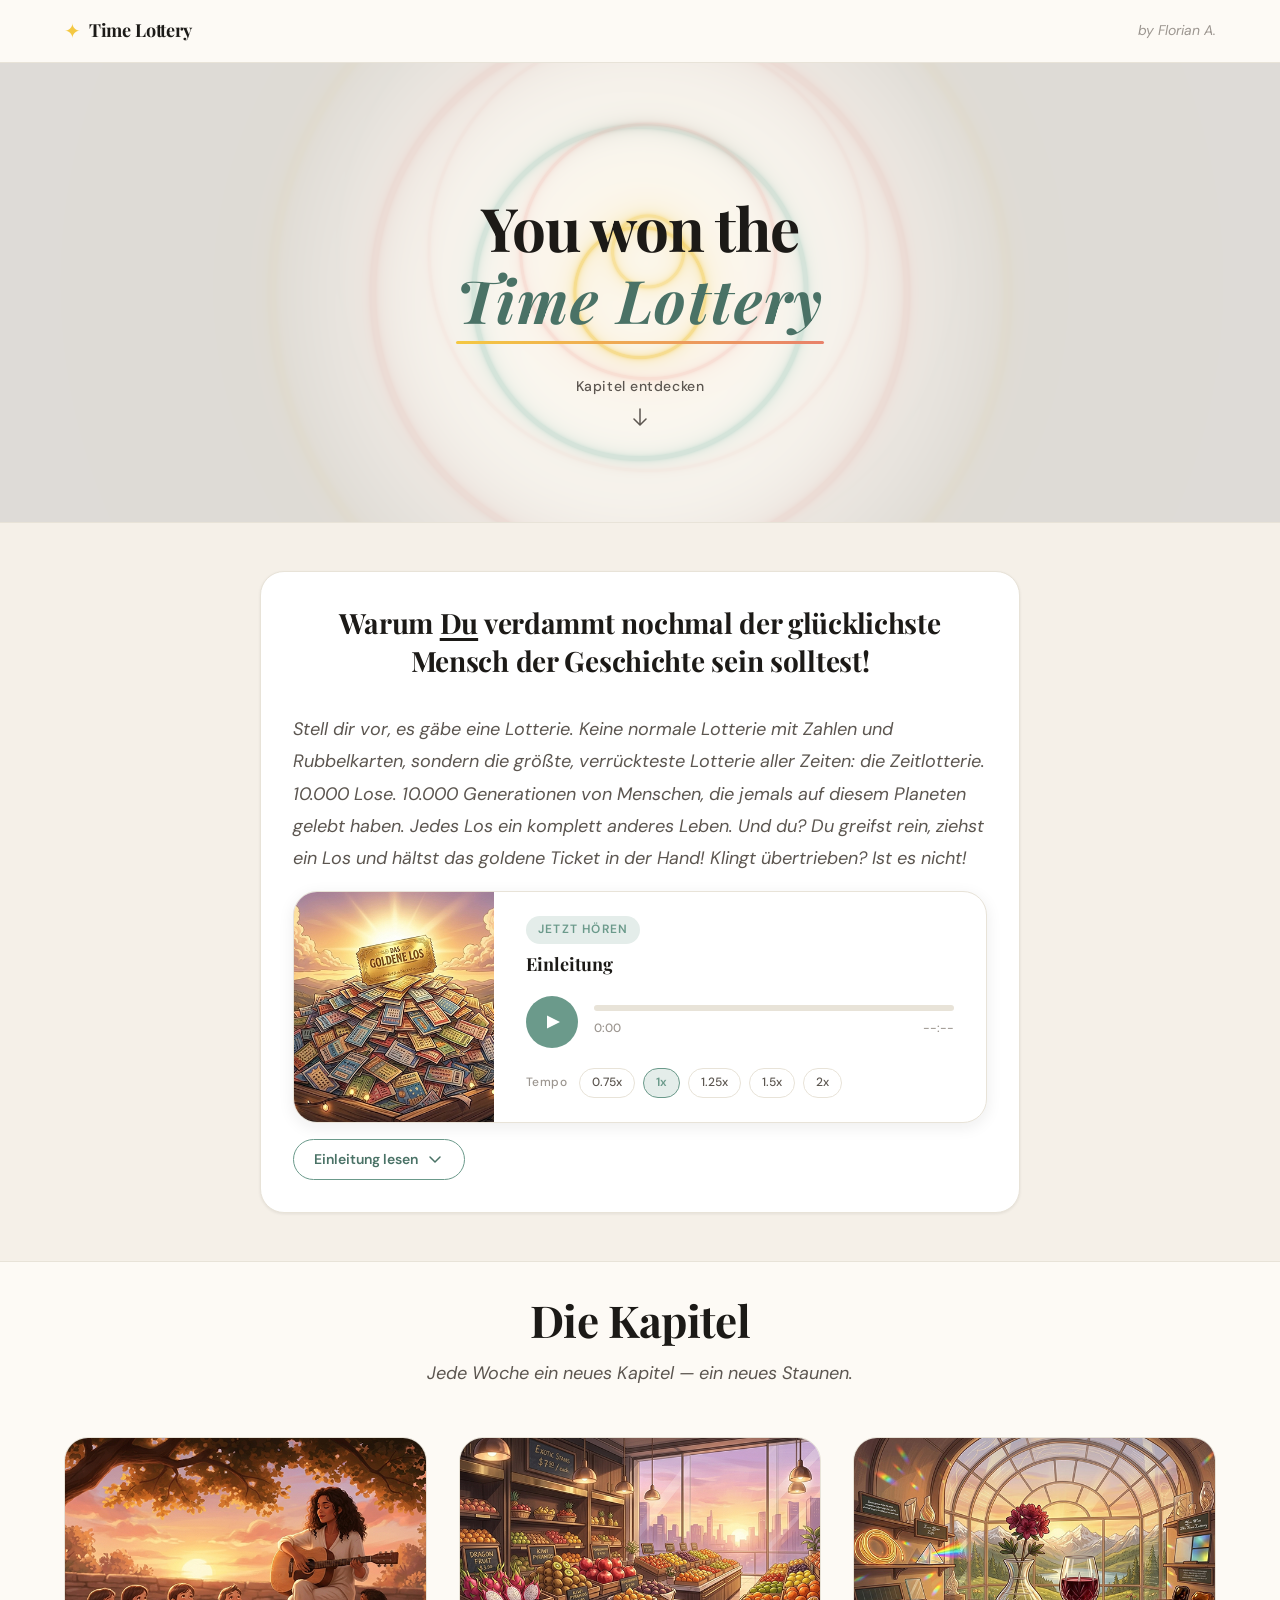
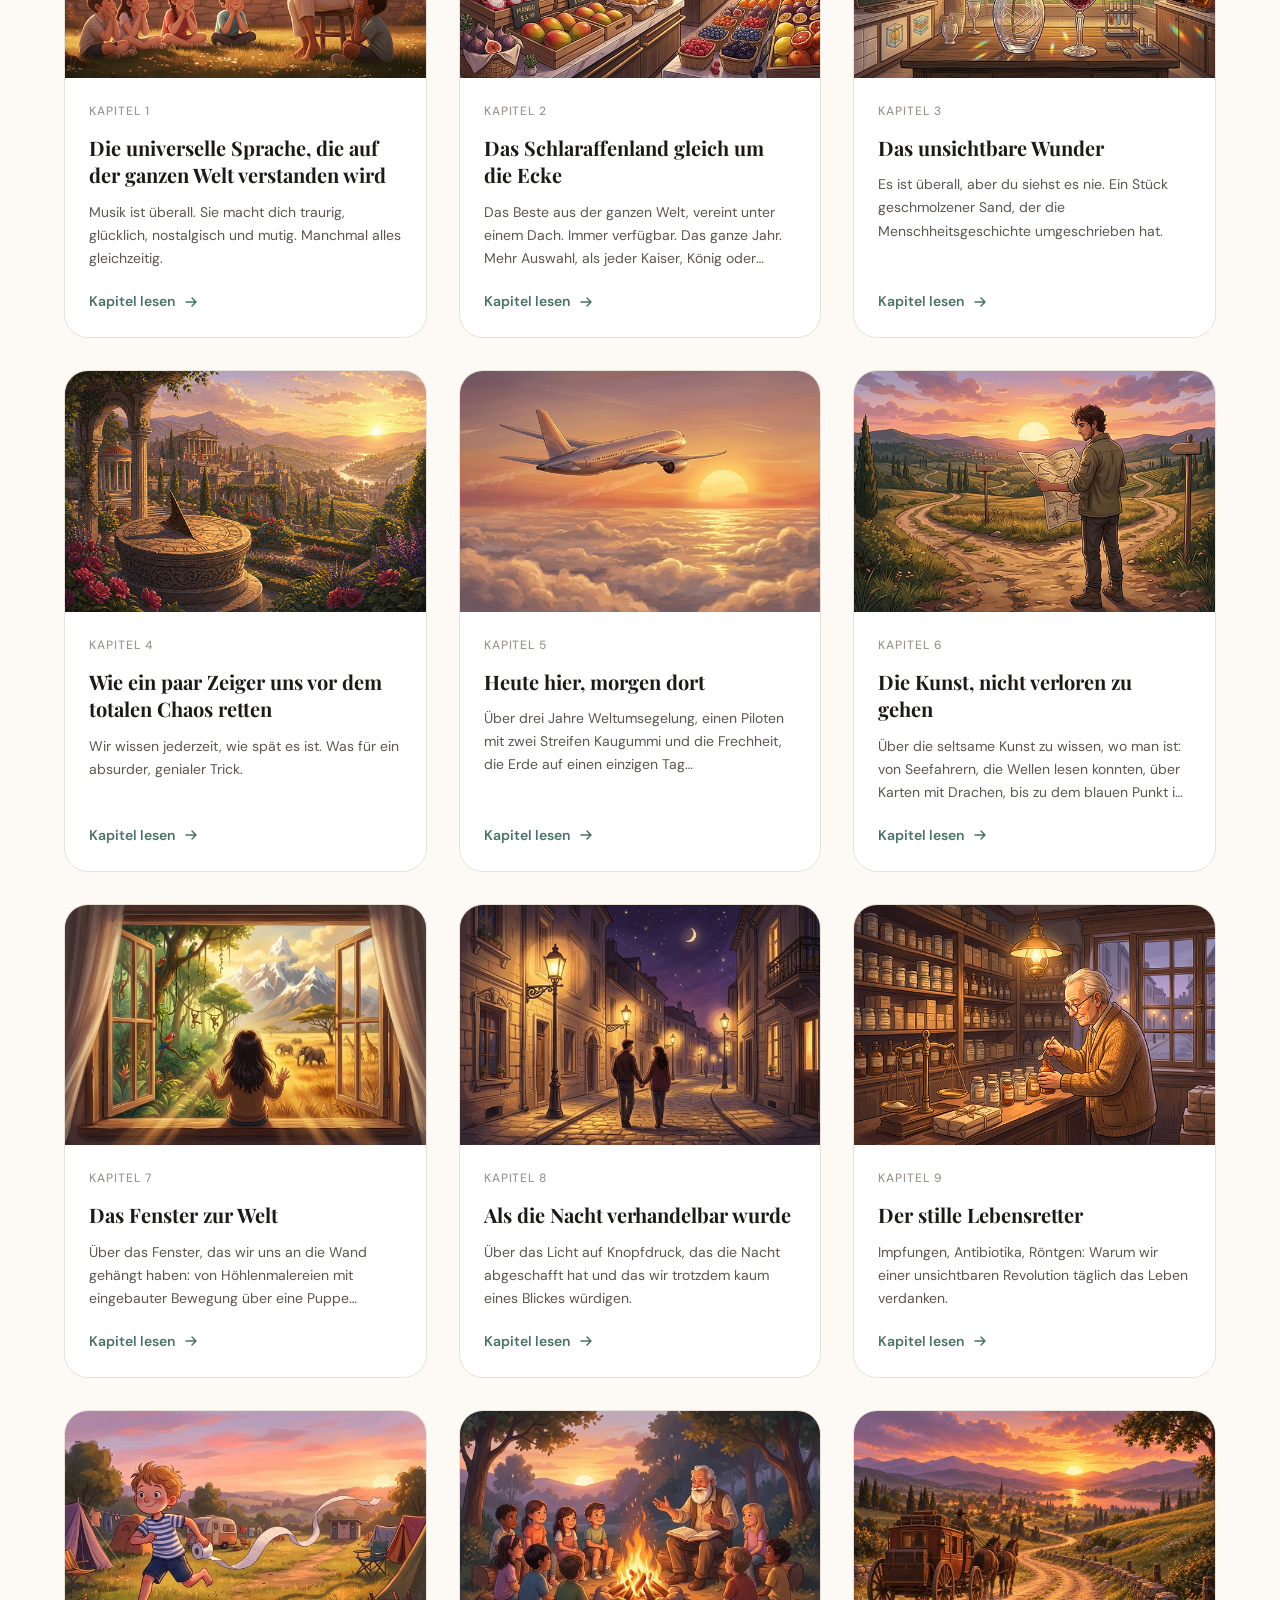
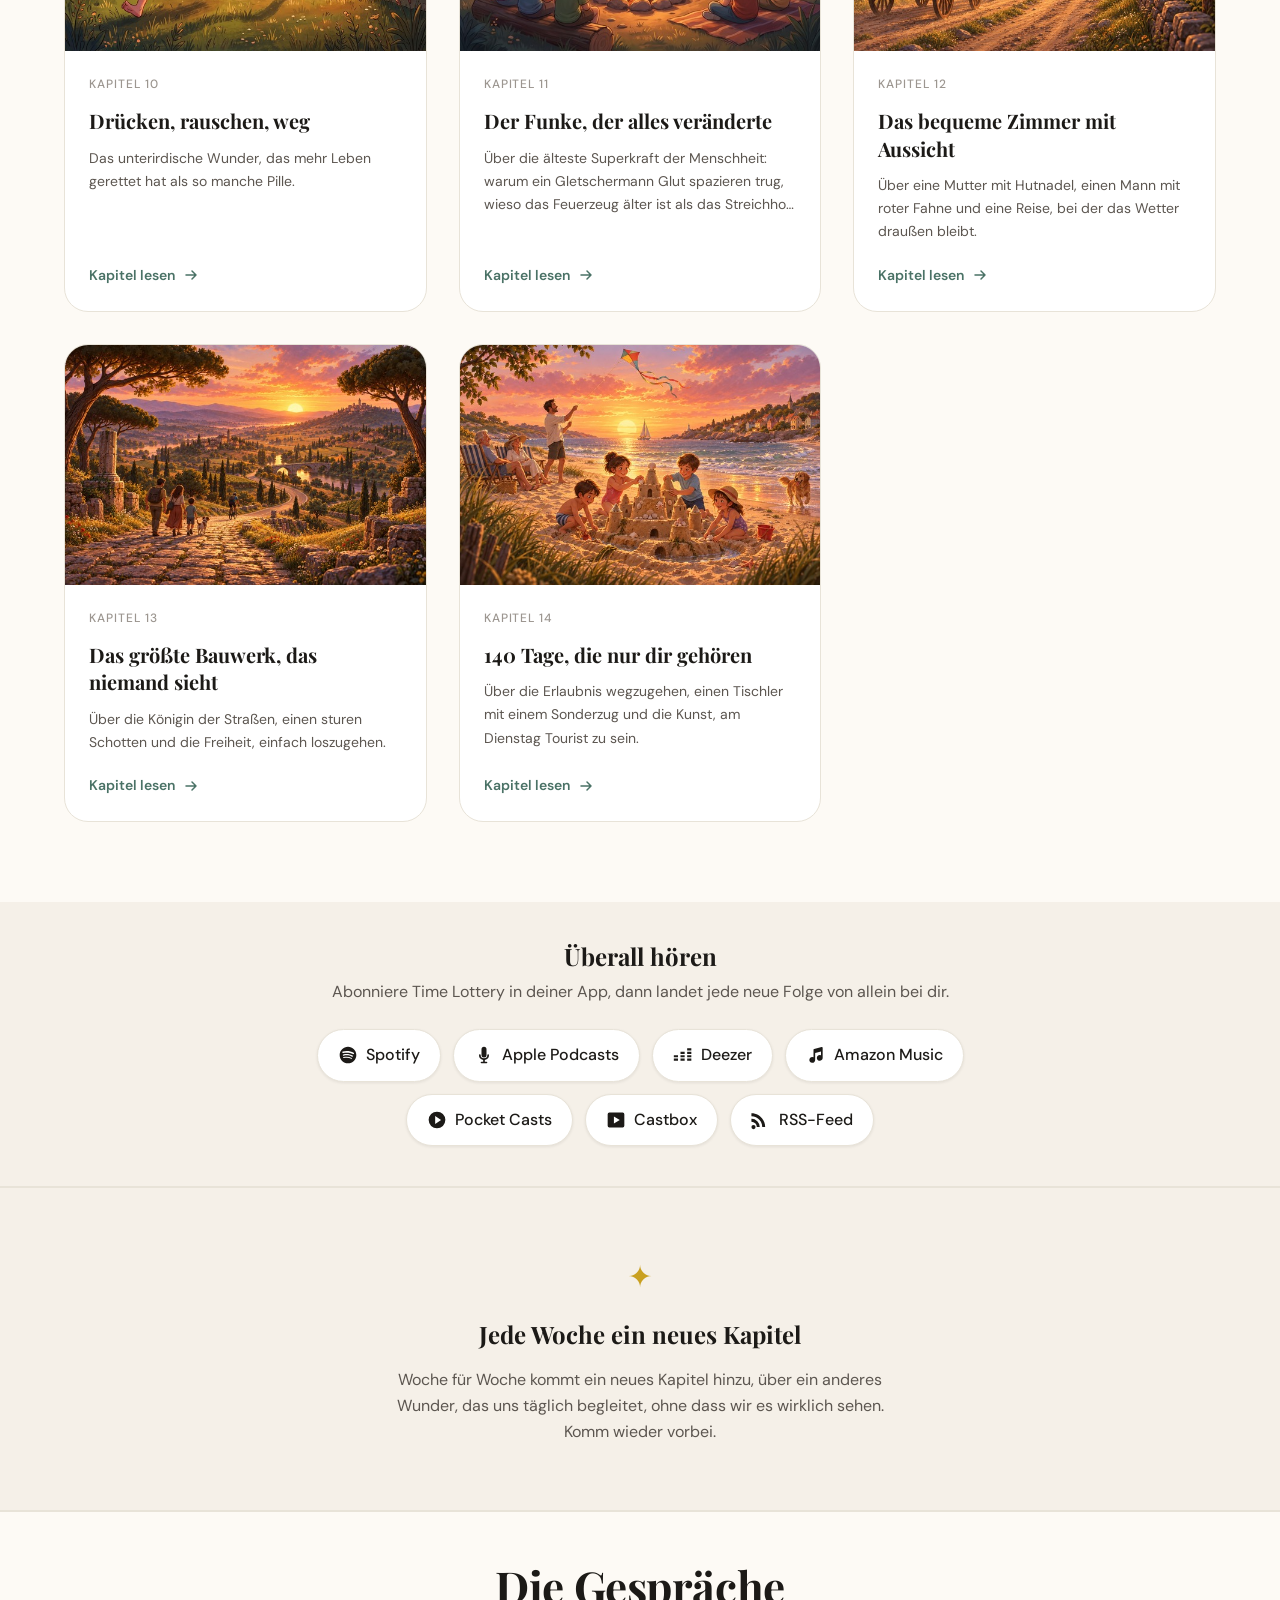
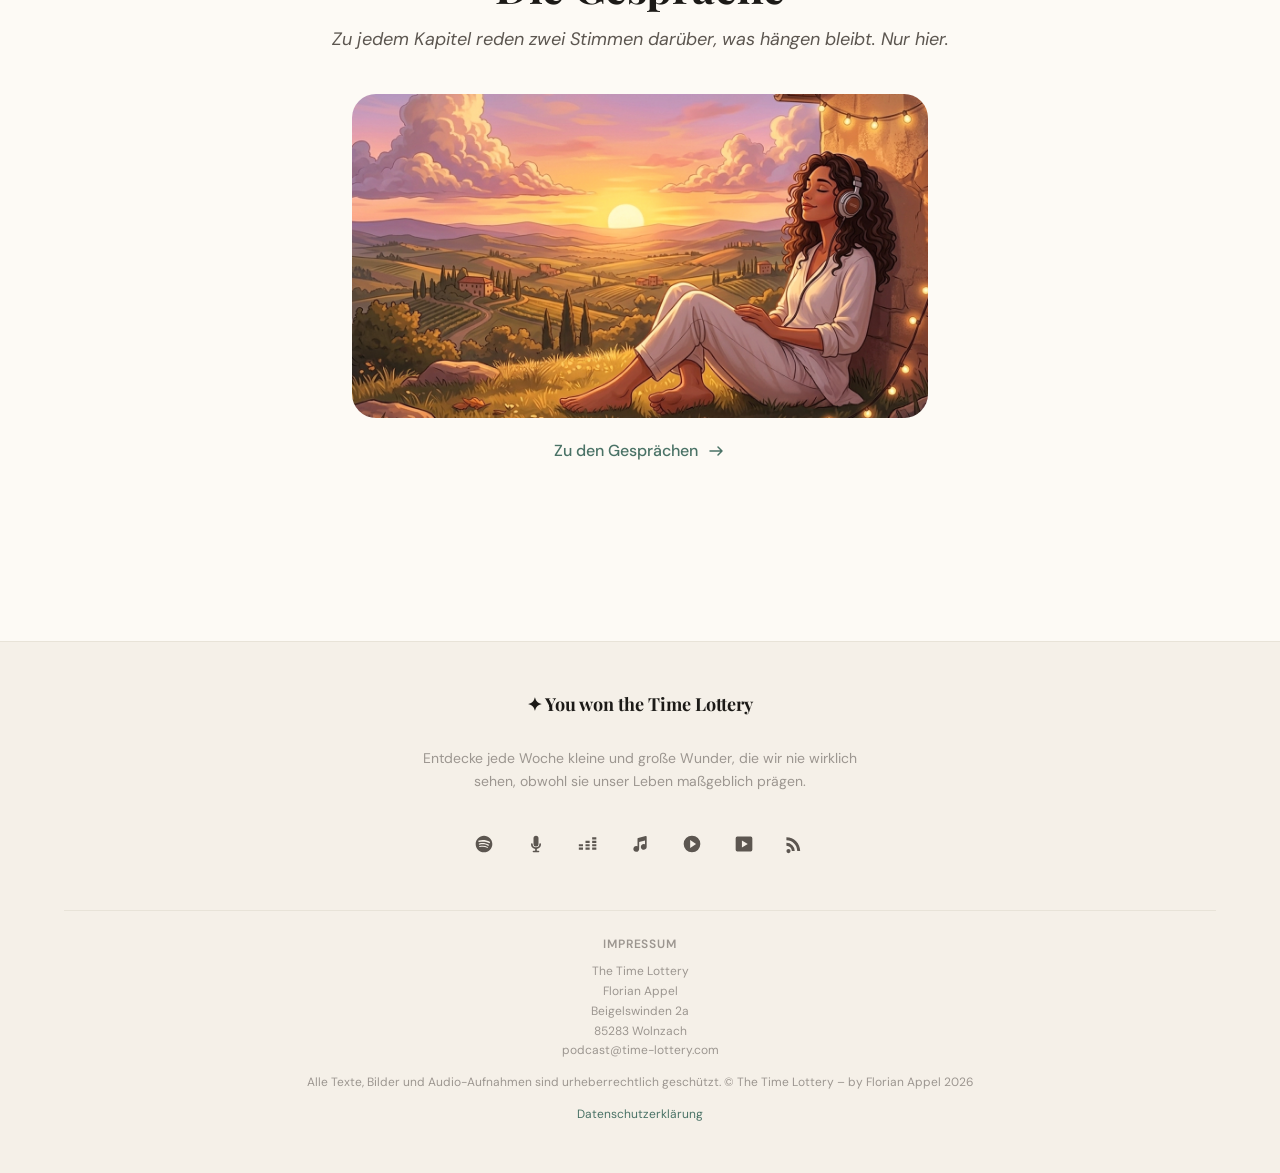
==== chapter.html @ 1cee1071 "Add Kapitel 14: Urlaub & Freizeit Co-Authored-By: Claude Opus 5.5 <noreply@anthropic.com>" ====
<!DOCTYPE html>
<html lang="de">
<head>
  <meta charset="UTF-8" />
  <meta name="viewport" content="width=device-width, initial-scale=1.0" />
  <!-- Title & meta are set dynamically by chapter.js -->
  <title>Kapitel — You won the Time Lottery</title>
  <meta name="description" content="" id="meta-description" />

  <!-- Open Graph (dynamic) -->
  <meta property="og:title" content="" id="og-title" />
  <meta property="og:description" content="" id="og-description" />
  <meta property="og:type" content="article" />

  <!-- Favicon -->
  <link rel="icon" href="favicon.svg" type="image/svg+xml" />

  <!-- Google Fonts -->
  <link rel="preconnect" href="https://fonts.googleapis.com" />
  <link rel="preconnect" href="https://fonts.gstatic.com" crossorigin />
  <link href="https://fonts.googleapis.com/css2?family=Playfair+Display:ital,wght@0,600;0,700;1,600&family=DM+Sans:wght@400;500;600&display=swap" rel="stylesheet" />

  <!-- CSS -->
  <link rel="stylesheet" href="css/tokens.css?v=2" />
  <link rel="stylesheet" href="css/base.css?v=2" />
  <link rel="stylesheet" href="css/components.css?v=2" />
  <link rel="stylesheet" href="css/chapter.css?v=3" />
</head>
<body>

  <!-- ── HEADER ──────────────────────────────────────────── -->
  <header class="site-header">
    <div class="container site-header__inner">
      <a href="index.html" class="site-header__logo" aria-label="Startseite">
        <span class="site-header__logo-mark">✦</span>
        <span class="site-header__logo-text">Time Lottery</span>
      </a>
      <a href="index.html" class="site-header__back" aria-label="Zurück zur Übersicht">
        <svg width="16" height="16" viewBox="0 0 16 16" fill="none" aria-hidden="true">
          <path d="M13 8H3M7 12L3 8l4-4" stroke="currentColor" stroke-width="1.5" stroke-linecap="round" stroke-linejoin="round"/>
        </svg>
        Alle Kapitel
      </a>
    </div>
  </header>

  <main id="chapter-mount">
    <!-- Content is rendered by chapter.js -->
    <div class="chapter-loading" id="chapter-loading" aria-live="polite">
      <div class="container">
        <p>Kapitel wird geladen…</p>
      </div>
    </div>
  </main>

  <!-- ── FOOTER ──────────────────────────────────────────────── -->
  <footer class="site-footer">
    <div class="container site-footer__inner">
      <p class="site-footer__brand">✦ You won the Time Lottery</p>
      <p class="site-footer__copy">Entdecke jede Woche kleine und große Wunder. Wunder, die wir nie wirklich sehen, obwohl sie unser Leben maßgeblich prägen.</p>
      <nav class="site-footer__platforms" aria-label="Podcast auf anderen Plattformen">
        <a href="https://open.spotify.com/show/033XM50tRua7s2bWHHuiyg" target="_blank" rel="noopener" class="footer-platform" aria-label="Spotify" title="Spotify">
          <svg width="20" height="20" viewBox="0 0 24 24" fill="currentColor" aria-hidden="true"><path d="M12 2C6.477 2 2 6.477 2 12s4.477 10 10 10 10-4.477 10-10S17.523 2 12 2zm4.586 14.424a.623.623 0 01-.857.207c-2.348-1.435-5.304-1.76-8.785-.964a.623.623 0 11-.277-1.215c3.809-.871 7.077-.496 9.712 1.115.293.18.386.563.207.857zm1.223-2.722a.78.78 0 01-1.072.257c-2.687-1.652-6.785-2.131-9.965-1.166a.78.78 0 11-.452-1.492c3.632-1.102 8.147-.568 11.232 1.329a.78.78 0 01.257 1.072zm.105-2.835C14.692 8.95 9.375 8.775 6.412 9.674a.935.935 0 11-.542-1.79c3.4-1.031 9.272-.832 12.93 1.34a.935.935 0 11-.955 1.607z"/></svg>
        </a>
        <a href="https://podcasts.apple.com/de/podcast/id6795854485" target="_blank" rel="noopener" class="footer-platform" aria-label="Apple Podcasts" title="Apple Podcasts">
          <svg width="20" height="20" viewBox="0 0 24 24" fill="currentColor" aria-hidden="true"><path d="M12 15a3 3 0 003-3V5a3 3 0 10-6 0v7a3 3 0 003 3zm6-3a1 1 0 10-2 0 4 4 0 01-8 0 1 1 0 10-2 0 6 6 0 005 5.917V20H9a1 1 0 100 2h6a1 1 0 100-2h-2v-2.083A6 6 0 0018 12z"/></svg>
        </a>
        <a href="https://www.deezer.com/de/show/1003442102" target="_blank" rel="noopener" class="footer-platform" aria-label="Deezer" title="Deezer">
          <svg width="20" height="20" viewBox="0 0 24 24" fill="currentColor" aria-hidden="true"><path d="M17 4h5v2.6h-5zM17 8.1h5v2.6h-5zM9 8.1h5v2.6H9zM17 12.2h5v2.6h-5zM9 12.2h5v2.6H9zM1 12.2h5v2.6H1zM17 16.3h5v2.6h-5zM9 16.3h5v2.6H9zM1 16.3h5v2.6H1z"/></svg>
        </a>
        <a href="https://music.amazon.de/podcasts/cef7e603-8058-4580-8840-f044a80a63fd/the-time-lottery" target="_blank" rel="noopener" class="footer-platform" aria-label="Amazon Music" title="Amazon Music">
          <svg width="20" height="20" viewBox="0 0 24 24" fill="currentColor" aria-hidden="true"><path d="M20 3.5a1 1 0 00-1.24-.97l-9 2.25A1 1 0 009 5.75v9.02A3.5 3.5 0 1011 17.5V9.53l7-1.75v4.49A3.5 3.5 0 1020 15.5z"/></svg>
        </a>
        <a href="https://pocketcasts.com/podcast/the-time-lottery/37387570-6d8b-013f-6ed7-0ed4f3033223" target="_blank" rel="noopener" class="footer-platform" aria-label="Pocket Casts" title="Pocket Casts">
          <svg width="20" height="20" viewBox="0 0 24 24" fill="currentColor" aria-hidden="true"><path d="M12 2a10 10 0 100 20 10 10 0 000-20zm-2.2 5.3l7.1 4.7-7.1 4.7V7.3z"/></svg>
        </a>
        <a href="https://castbox.fm/channel/id7338006" target="_blank" rel="noopener" class="footer-platform" aria-label="Castbox" title="Castbox">
          <svg width="20" height="20" viewBox="0 0 24 24" fill="currentColor" aria-hidden="true"><path d="M4 3h16a2 2 0 012 2v14a2 2 0 01-2 2H4a2 2 0 01-2-2V5a2 2 0 012-2zm5.5 4.8v8.4L16.5 12 9.5 7.8z"/></svg>
        </a>
        <a href="https://anchor.fm/s/11573df28/podcast/rss" target="_blank" rel="noopener" class="footer-platform" aria-label="RSS-Feed" title="RSS-Feed">
          <svg width="20" height="20" viewBox="0 0 24 24" fill="currentColor" aria-hidden="true"><path d="M5.5 20.5a2.5 2.5 0 11-5 0 2.5 2.5 0 015 0zM.5 10.5V14a6.5 6.5 0 016.5 6.5h3.5A10 10 0 00.5 10.5zm0-6.5v3.5c7.18 0 13 5.82 13 13H17C17 11.44 9.56 4 .5 4z"/></svg>
        </a>
      </nav>
      <div class="site-footer__impressum">
        <p class="site-footer__impressum-heading">Impressum</p>
        <p class="site-footer__impressum-text">The Time Lottery<br>Florian Appel<br>Beigelswinden 2a<br>85283 Wolnzach<br>podcast@time-lottery.com</p>
        <p class="site-footer__impressum-text" style="margin-top:0.75rem;">Alle Texte, Bilder und Audio-Aufnahmen sind urheberrechtlich geschützt. &copy; The Time Lottery &ndash; by Florian Appel 2026</p>
        <p class="site-footer__impressum-text" style="margin-top:0.75rem;"><a href="datenschutz.html" style="color: var(--color-green-dark); text-decoration: none;">Datenschutzerklärung</a></p>
      </div>
    </div>
  </footer>

  <!-- ── SCRIPTS ──────────────────────────────────────────────── -->
  <script src="js/chapters.js?v=17"></script>
  <script src="js/chapter.js"></script>

</body>
</html>
---- css/tokens.css ----
/* ============================================================
   DESIGN TOKENS — You won the Time Lottery
   Single source of truth for all visual decisions.
   ============================================================ */

:root {

  /* ── COLORS ─────────────────────────────────────────────── */

  /* Backgrounds */
  --color-bg-base:          #FDFAF5;   /* warm white / parchment */
  --color-bg-card:          #FFFFFF;
  --color-bg-section:       #F5F0E8;   /* cream, alternating sections */
  --color-bg-hero:          #1C1A17;   /* dark overlay behind hero text */

  /* Accent — Yellow (primary highlight) */
  --color-yellow:           #F4C842;
  --color-yellow-light:     #FDF3C0;
  --color-yellow-dark:      #C9A020;

  /* Accent — Sage Green (default chapter accent) */
  --color-green:            #6B9A8B;
  --color-green-light:      #E4EDEA;
  --color-green-dark:       #4A7266;

  /* Accent — Coral (CTAs, warmth) */
  --color-coral:            #E8816A;
  --color-coral-light:      #FAEAE6;
  --color-coral-dark:       #C4604A;

  /* Accent — Sky Blue (subtle, links) */
  --color-blue:             #6FA8C4;
  --color-blue-light:       #E3F0F6;

  /* Text */
  --color-text-primary:     #1C1A17;   /* near-black, warm — contrast 13.4:1 on bg-base */
  --color-text-secondary:   #5C5650;   /* medium warm grey — contrast 5.8:1 on bg-base */
  --color-text-muted:       #9C9690;   /* light warm grey — decorative only */
  --color-text-inverse:     #FDFAF5;   /* on dark backgrounds */

  /* Borders */
  --color-border:           #E8E3D8;
  --color-border-dashed:    #D0C9BC;

  /* Shadows */
  --color-shadow:           rgba(28, 26, 23, 0.08);
  --color-shadow-strong:    rgba(28, 26, 23, 0.14);

  /* Chapter accent — overridden per chapter via inline style */
  --chapter-accent:         var(--color-green);
  --chapter-accent-light:   var(--color-green-light);

  /* ── TYPOGRAPHY ─────────────────────────────────────────── */

  --font-heading:   'Playfair Display', 'Lora', Georgia, serif;
  --font-body:      'DM Sans', 'Inter', system-ui, -apple-system, sans-serif;

  /* Scale */
  --text-xs:    0.75rem;    /*  12px */
  --text-sm:    0.875rem;   /*  14px */
  --text-base:  1rem;       /*  16px */
  --text-lg:    1.125rem;   /*  18px */
  --text-xl:    1.25rem;    /*  20px */
  --text-2xl:   1.5rem;     /*  24px */
  --text-3xl:   1.875rem;   /*  30px */
  --text-4xl:   2.25rem;    /*  36px */
  --text-5xl:   3rem;       /*  48px */
  --text-6xl:   3.75rem;    /*  60px */

  /* Fluid headline: scales between 36px and 60px */
  --text-hero:  clamp(2.25rem, 5vw, 3.75rem);
  --text-title: clamp(1.875rem, 3.5vw, 2.75rem);

  /* Line heights */
  --leading-tight:   1.2;
  --leading-snug:    1.375;
  --leading-normal:  1.5;
  --leading-relaxed: 1.65;
  --leading-loose:   1.8;

  /* Weights */
  --weight-regular:  400;
  --weight-medium:   500;
  --weight-semibold: 600;
  --weight-bold:     700;

  /* ── SPACING (8pt grid) ─────────────────────────────────── */

  --space-1:   0.25rem;    /*   4px */
  --space-2:   0.5rem;     /*   8px */
  --space-3:   0.75rem;    /*  12px */
  --space-4:   1rem;       /*  16px */
  --space-5:   1.25rem;    /*  20px */
  --space-6:   1.5rem;     /*  24px */
  --space-8:   2rem;       /*  32px */
  --space-10:  2.5rem;     /*  40px */
  --space-12:  3rem;       /*  48px */
  --space-16:  4rem;       /*  64px */
  --space-20:  5rem;       /*  80px */
  --space-24:  6rem;       /*  96px */
  --space-32:  8rem;       /* 128px */

  /* ── LAYOUT ─────────────────────────────────────────────── */

  --max-width-site:    1200px;
  --max-width-content: 720px;   /* prose column */
  --max-width-narrow:  560px;

  /* ── BORDERS & RADIUS ───────────────────────────────────── */

  --radius-sm:   4px;
  --radius-md:   8px;
  --radius-lg:   16px;
  --radius-xl:   24px;
  --radius-2xl:  32px;
  --radius-full: 9999px;

  /* ── SHADOWS ─────────────────────────────────────────────── */

  --shadow-sm:   0 1px 3px var(--color-shadow);
  --shadow-md:   0 4px 16px var(--color-shadow);
  --shadow-lg:   0 8px 32px var(--color-shadow);
  --shadow-hover: 0 12px 40px var(--color-shadow-strong);

  /* ── ANIMATION ───────────────────────────────────────────── */

  --ease-out:    cubic-bezier(0.0, 0.0, 0.2, 1);
  --ease-in-out: cubic-bezier(0.4, 0.0, 0.2, 1);
  --dur-fast:    150ms;
  --dur-base:    250ms;
  --dur-slow:    400ms;

  /* ── Z-INDEX ─────────────────────────────────────────────── */

  --z-base:    0;
  --z-above:   10;
  --z-nav:     100;
  --z-overlay: 200;
}
---- css/base.css ----
/* ============================================================
   BASE — Reset, Typography, Global Styles
   ============================================================ */

/* ── RESET ─────────────────────────────────────────────────── */

*, *::before, *::after {
  box-sizing: border-box;
  margin: 0;
  padding: 0;
}

html {
  font-size: 16px;
  scroll-behavior: smooth;
  -webkit-text-size-adjust: 100%;
}

body {
  font-family: var(--font-body);
  font-size: var(--text-base);
  font-weight: var(--weight-regular);
  line-height: var(--leading-relaxed);
  color: var(--color-text-primary);
  background-color: var(--color-bg-base);
  -webkit-font-smoothing: antialiased;
  -moz-osx-font-smoothing: grayscale;
}

img, video, svg {
  display: block;
  max-width: 100%;
  height: auto;
}

input, button, textarea, select {
  font: inherit;
}

p, h1, h2, h3, h4, h5, h6 {
  overflow-wrap: break-word;
}

/* ── LINKS ──────────────────────────────────────────────────── */

a {
  color: var(--color-green-dark);
  text-decoration: underline;
  text-decoration-color: transparent;
  text-underline-offset: 3px;
  transition: color var(--dur-fast) var(--ease-out),
              text-decoration-color var(--dur-fast) var(--ease-out);
}

a:hover {
  color: var(--color-green);
  text-decoration-color: currentColor;
}

/* ── FOCUS VISIBLE ──────────────────────────────────────────── */

:focus-visible {
  outline: 2px solid var(--color-green);
  outline-offset: 3px;
  border-radius: var(--radius-sm);
}

/* ── TYPOGRAPHY ─────────────────────────────────────────────── */

h1, h2, h3, h4, h5, h6 {
  font-family: var(--font-heading);
  font-weight: var(--weight-bold);
  line-height: var(--leading-tight);
  color: var(--color-text-primary);
}

h1 { font-size: var(--text-5xl); }
h2 { font-size: var(--text-3xl); }
h3 { font-size: var(--text-2xl); }
h4 { font-size: var(--text-xl); }

p {
  margin-bottom: var(--space-4);
}

p:last-child {
  margin-bottom: 0;
}

strong {
  font-weight: var(--weight-semibold);
}

/* ── LAYOUT UTILITIES ───────────────────────────────────────── */

.container {
  width: 100%;
  max-width: var(--max-width-site);
  margin-inline: auto;
  padding-inline: var(--space-6);
}

@media (max-width: 768px) {
  .container {
    padding-inline: var(--space-4);
  }
}

/* ── SELECTION COLOR ────────────────────────────────────────── */

::selection {
  background-color: var(--color-yellow-light);
  color: var(--color-text-primary);
}

/* ── SCROLLBAR (Webkit) ─────────────────────────────────────── */

::-webkit-scrollbar {
  width: 6px;
}
::-webkit-scrollbar-track {
  background: var(--color-bg-section);
}
::-webkit-scrollbar-thumb {
  background: var(--color-border-dashed);
  border-radius: var(--radius-full);
}
::-webkit-scrollbar-thumb:hover {
  background: var(--color-text-muted);
}

/* ── FADE-UP ANIMATION (triggered by IntersectionObserver) ──── */

.fade-up {
  opacity: 0;
  transform: translateY(24px);
  transition: opacity var(--dur-slow) var(--ease-out),
              transform var(--dur-slow) var(--ease-out);
}

.fade-up.visible {
  opacity: 1;
  transform: translateY(0);
}
---- css/components.css ----
/* ============================================================
   COMPONENTS — Shared across all pages
   ============================================================ */

/* ── SITE HEADER ─────────────────────────────────────────────── */

.site-header {
  position: sticky;
  top: 0;
  z-index: var(--z-nav);
  background-color: rgba(253, 250, 245, 0.92);
  backdrop-filter: blur(12px);
  -webkit-backdrop-filter: blur(12px);
  border-bottom: 1px solid var(--color-border);
}

.site-header__inner {
  display: flex;
  align-items: center;
  justify-content: space-between;
  gap: var(--space-4);
  padding-block: var(--space-4);
}

.site-header__logo {
  display: flex;
  align-items: center;
  gap: var(--space-2);
  text-decoration: none;
  color: var(--color-text-primary);
}

.site-header__logo-mark {
  font-size: var(--text-xl);
  color: var(--color-yellow);
  line-height: 1;
  transition: transform var(--dur-base) var(--ease-out);
}

.site-header__logo:hover .site-header__logo-mark {
  transform: rotate(30deg);
}

.site-header__logo-text {
  font-family: var(--font-heading);
  font-weight: var(--weight-bold);
  font-size: var(--text-lg);
  letter-spacing: -0.01em;
}

.site-header__tagline {
  font-size: var(--text-sm);
  color: var(--color-text-muted);
  font-style: italic;
}

.site-header__back {
  display: flex;
  align-items: center;
  gap: var(--space-2);
  font-size: var(--text-sm);
  font-weight: var(--weight-medium);
  color: var(--color-text-secondary);
  text-decoration: none;
  transition: color var(--dur-fast) var(--ease-out),
              gap var(--dur-fast) var(--ease-out);
}

.site-header__back:hover {
  color: var(--color-green);
  gap: var(--space-3);
}

.site-header__back svg {
  transition: transform var(--dur-fast) var(--ease-out);
}

.site-header__back:hover svg {
  transform: translateX(-3px);
}

@media (max-width: 480px) {
  .site-header__tagline {
    display: none;
  }
}

/* ── SITE FOOTER ─────────────────────────────────────────────── */

.site-footer {
  background-color: var(--color-bg-section);
  border-top: 1px solid var(--color-border);
  padding-block: var(--space-12);
  margin-top: var(--space-24);
}

.site-footer__inner {
  text-align: center;
  display: flex;
  flex-direction: column;
  align-items: center;
  gap: var(--space-3);
}

.site-footer__brand {
  font-family: var(--font-heading);
  font-weight: var(--weight-bold);
  font-size: var(--text-lg);
  color: var(--color-text-primary);
}

.site-footer__copy {
  font-size: var(--text-sm);
  color: var(--color-text-muted);
  max-width: 440px;
  line-height: var(--leading-relaxed);
  margin-bottom: 0;
}

.site-footer__platforms {
  display: flex;
  flex-wrap: wrap;
  justify-content: center;
  gap: var(--space-2);
  margin-top: var(--space-4);
}

.footer-platform {
  display: inline-flex;
  align-items: center;
  justify-content: center;
  width: 44px;
  height: 44px;
  border-radius: var(--radius-full);
  color: var(--color-text-secondary);
  transition: color var(--dur-fast) var(--ease-out),
              background-color var(--dur-fast) var(--ease-out);
}

.footer-platform svg {
  width: 20px;
  height: 20px;
}

.footer-platform:hover,
.footer-platform:focus-visible {
  color: var(--color-green-dark);
  background-color: var(--color-green-light);
}

.site-footer__impressum {
  margin-top: var(--space-8);
  padding-top: var(--space-6);
  border-top: 1px solid var(--color-border);
  width: 100%;
  text-align: center;
}

.site-footer__impressum-heading {
  font-size: var(--text-xs);
  font-weight: var(--weight-semibold);
  letter-spacing: 0.08em;
  text-transform: uppercase;
  color: var(--color-text-muted);
  margin-bottom: var(--space-2);
}

.site-footer__impressum-text {
  font-size: var(--text-xs);
  color: var(--color-text-muted);
  line-height: var(--leading-relaxed);
  margin-bottom: 0;
}

/* ── TOPIC BADGE ─────────────────────────────────────────────── */

.badge {
  display: inline-flex;
  align-items: center;
  padding: var(--space-1) var(--space-3);
  border-radius: var(--radius-full);
  font-size: var(--text-xs);
  font-weight: var(--weight-semibold);
  letter-spacing: 0.06em;
  text-transform: uppercase;
  background-color: var(--color-green-light);
  color: var(--color-green-dark);
}

.badge--coming-soon {
  background-color: var(--color-coral-light);
  color: var(--color-coral-dark);
}

/* ── CHAPTER CARD ─────────────────────────────────────────────── */

.chapter-card {
  background-color: var(--color-bg-card);
  border: 1px solid var(--color-border);
  border-radius: var(--radius-xl);
  overflow: hidden;
  display: flex;
  flex-direction: column;
  transition: box-shadow var(--dur-base) var(--ease-out),
              transform var(--dur-base) var(--ease-out);
}

/* Published — clickable */
.chapter-card--published {
  cursor: pointer;
}

.chapter-card--published:hover {
  box-shadow: var(--shadow-hover);
  transform: translateY(-4px);
}

.chapter-card--published:hover .chapter-card__image img {
  transform: scale(1.04);
}

/* Coming soon — decorative */
.chapter-card--coming-soon {
  border-style: dashed;
  border-color: var(--color-border-dashed);
  cursor: default;
}

/* Image area */
.chapter-card__image {
  position: relative;
  aspect-ratio: 3 / 2;
  overflow: hidden;
  background-color: var(--color-bg-section);
}

.chapter-card__image img {
  width: 100%;
  height: 100%;
  object-fit: cover;
  transition: transform var(--dur-slow) var(--ease-out);
}

/* Placeholder when no image available */
.chapter-card__image-placeholder {
  width: 100%;
  height: 100%;
  display: flex;
  align-items: center;
  justify-content: center;
  background: linear-gradient(135deg, var(--color-bg-section) 0%, var(--color-yellow-light) 100%);
  font-size: 3rem;
  color: var(--color-yellow);
}

/* Coming soon overlay */
.chapter-card__overlay {
  position: absolute;
  inset: 0;
  background-color: rgba(253, 250, 245, 0.65);
  display: flex;
  align-items: center;
  justify-content: center;
}

/* Card content */
.chapter-card__content {
  padding: var(--space-6);
  display: flex;
  flex-direction: column;
  gap: var(--space-3);
  flex: 1;
}

.chapter-card__meta {
  display: flex;
  align-items: center;
  gap: var(--space-3);
}

.chapter-card__number {
  font-size: var(--text-xs);
  font-weight: var(--weight-medium);
  color: var(--color-text-muted);
  text-transform: uppercase;
  letter-spacing: 0.08em;
}

.chapter-card__title {
  font-family: var(--font-heading);
  font-size: var(--text-xl);
  font-weight: var(--weight-bold);
  line-height: var(--leading-snug);
  color: var(--color-text-primary);
  margin-bottom: 0;
}

.chapter-card--coming-soon .chapter-card__title {
  color: var(--color-text-muted);
}

.chapter-card__subtitle {
  font-size: var(--text-sm);
  color: var(--color-text-secondary);
  line-height: var(--leading-relaxed);
  display: -webkit-box;
  -webkit-line-clamp: 3;
  -webkit-box-orient: vertical;
  overflow: hidden;
  margin-bottom: 0;
}

.chapter-card__cta {
  display: inline-flex;
  align-items: center;
  gap: var(--space-2);
  font-size: var(--text-sm);
  font-weight: var(--weight-semibold);
  color: var(--color-green-dark);
  text-decoration: none;
  margin-top: auto;
  padding-top: var(--space-2);
  transition: gap var(--dur-fast) var(--ease-out),
              color var(--dur-fast) var(--ease-out);
}

.chapter-card__cta:hover {
  color: var(--color-green);
  gap: var(--space-3);
}

.chapter-card__cta svg {
  transition: transform var(--dur-fast) var(--ease-out);
  flex-shrink: 0;
}

.chapter-card__cta:hover svg {
  transform: translateX(3px);
}

/* Card as full link — wrap entire card */
a.chapter-card {
  text-decoration: none;
  color: inherit;
  display: flex;
  flex-direction: column;
}

/* ==========================================================================
   PODCAST PLATFORMS — subscribe links below the podcast hero
   ========================================================================== */

.podcast-platforms {
  background: var(--color-bg-section);
  border-bottom: 1px solid var(--color-border);
  padding-block: var(--space-10);
}

.podcast-platforms__inner {
  max-width: 42rem;
  margin-inline: auto;
  text-align: center;
}

.podcast-platforms__title {
  font-family: var(--font-heading);
  font-size: var(--text-2xl);
  color: var(--color-text-primary);
  margin: 0 0 var(--space-2);
}

.podcast-platforms__text {
  color: var(--color-text-secondary);
  margin: 0 0 var(--space-6);
}

.podcast-platforms__list {
  list-style: none;
  margin: 0;
  padding: 0;
  display: flex;
  flex-wrap: wrap;
  justify-content: center;
  gap: var(--space-3);
}

.platform-link {
  display: inline-flex;
  align-items: center;
  gap: var(--space-2);
  padding: var(--space-3) var(--space-5);
  border: 1px solid var(--color-border);
  border-radius: var(--radius-full);
  background: var(--color-bg-card);
  color: var(--color-text-primary);
  font-weight: 500;
  text-decoration: none;
  box-shadow: var(--shadow-sm);
  transition: border-color var(--dur-fast) var(--ease-out),
              box-shadow var(--dur-fast) var(--ease-out),
              transform var(--dur-fast) var(--ease-out);
}

.platform-link:hover,
.platform-link:focus-visible {
  border-color: var(--color-green);
  color: var(--color-green-dark);
  box-shadow: var(--shadow-md);
  transform: translateY(-2px);
}

.platform-link__icon {
  width: 20px;
  height: 20px;
  flex-shrink: 0;
}

@media (prefers-reduced-motion: reduce) {
  .platform-link {
    transition: none;
  }
  .platform-link:hover,
  .platform-link:focus-visible {
    transform: none;
  }
}
---- css/chapter.css ----
/* ============================================================
   CHAPTER — Individual Chapter Page Styles
   ============================================================ */

/* ── LOADING STATE ───────────────────────────────────────────── */

.chapter-loading {
  padding-block: var(--space-24);
  text-align: center;
  color: var(--color-text-muted);
  font-style: italic;
}

/* ── CHAPTER HERO ─────────────────────────────────────────────── */

.chapter-hero {
  position: relative;
  width: 100%;
  height: clamp(320px, 50vh, 560px);
  overflow: hidden;
  background-color: var(--color-text-primary);
}

.chapter-hero__img {
  width: 100%;
  height: 100%;
  object-fit: cover;
  object-position: center;
  opacity: 0.7;
}

.chapter-hero__placeholder {
  width: 100%;
  height: 100%;
  display: flex;
  align-items: center;
  justify-content: center;
  background: linear-gradient(135deg, var(--color-green-dark) 0%, var(--color-green) 50%, var(--color-yellow) 100%);
  font-size: 6rem;
}

/* Gradient overlay at bottom of hero */
.chapter-hero__gradient {
  position: absolute;
  inset: 0;
  background: linear-gradient(
    to bottom,
    transparent 0%,
    transparent 30%,
    rgba(28, 26, 23, 0.6) 70%,
    rgba(28, 26, 23, 0.85) 100%
  );
}

/* Text overlay */
.chapter-hero__content {
  position: absolute;
  bottom: 0;
  left: 0;
  right: 0;
  padding: var(--space-8) var(--space-6);
  color: var(--color-text-inverse);
}

.chapter-hero__content .container {
  display: flex;
  flex-direction: column;
  gap: var(--space-3);
}

.chapter-hero__meta {
  display: flex;
  align-items: center;
  gap: var(--space-3);
}

.chapter-hero__number {
  font-size: var(--text-sm);
  font-weight: var(--weight-medium);
  color: rgba(253, 250, 245, 0.7);
  letter-spacing: 0.06em;
  text-transform: uppercase;
}

.chapter-hero__badge {
  background-color: var(--chapter-accent, var(--color-green));
  color: var(--color-text-inverse);
  padding: var(--space-1) var(--space-3);
  border-radius: var(--radius-full);
  font-size: var(--text-xs);
  font-weight: var(--weight-semibold);
  letter-spacing: 0.06em;
  text-transform: uppercase;
}

.chapter-hero__title {
  font-family: var(--font-heading);
  font-size: clamp(var(--text-2xl), 4vw, var(--text-4xl));
  font-weight: var(--weight-bold);
  line-height: var(--leading-tight);
  color: var(--color-text-inverse);
  text-shadow: 0 2px 16px rgba(0,0,0,0.3);
  max-width: 800px;
}

.chapter-hero__subtitle {
  font-size: clamp(var(--text-base), 2vw, var(--text-lg));
  line-height: var(--leading-normal);
  color: rgba(253, 250, 245, 0.88);
  text-shadow: 0 1px 12px rgba(0,0,0,0.3);
  max-width: 680px;
}

/* ── CHAPTER HEADER (below hero) ────────────────────────────── */

.chapter-header {
  padding-block: var(--space-12) var(--space-8);
  border-bottom: 1px solid var(--color-border);
}

.chapter-header__inner {
  max-width: var(--max-width-content);
  margin-inline: auto;
}

.chapter-header__subtitle {
  font-size: var(--text-xl);
  color: var(--color-text-secondary);
  line-height: var(--leading-relaxed);
  font-style: italic;
  margin-bottom: var(--space-4);
}

.chapter-header__date {
  font-size: var(--text-sm);
  color: var(--color-text-muted);
  font-weight: var(--weight-medium);
}

/* ── CHAPTER BODY ────────────────────────────────────────────── */

.chapter-body {
  padding-block: var(--space-12) var(--space-16);
}

.chapter-body__inner {
  max-width: var(--max-width-content);
  margin-inline: auto;
  display: flex;
  flex-direction: column;
  gap: var(--space-8);
}

/* ── BLOCK: INTRO ────────────────────────────────────────────── */

.block-intro {
  font-size: var(--text-xl);
  line-height: var(--leading-loose);
  color: var(--color-text-primary);
  font-weight: var(--weight-medium);
  padding-left: var(--space-6);
  border-left: 4px solid var(--chapter-accent, var(--color-green));
}

/* ── BLOCK: HEADING ──────────────────────────────────────────── */

.block-heading {
  font-family: var(--font-heading);
  font-size: var(--text-2xl);
  font-weight: var(--weight-bold);
  color: var(--color-text-primary);
  line-height: var(--leading-snug);
  margin-top: var(--space-4);
}

/* ── BLOCK: PARAGRAPH ────────────────────────────────────────── */

.block-paragraph {
  font-size: var(--text-lg);
  line-height: var(--leading-loose);
  color: var(--color-text-primary);
}

/* ── BLOCK: IMAGE ────────────────────────────────────────────── */

.block-image {
  display: flex;
  flex-direction: column;
  gap: var(--space-3);
}

.block-image__img {
  width: 100%;
  border-radius: var(--radius-lg);
  object-fit: cover;
}

.block-image__caption {
  font-size: var(--text-sm);
  color: var(--color-text-muted);
  font-style: italic;
  text-align: center;
}

/* ── BLOCK: LIST ─────────────────────────────────────────────── */

.block-list {
  padding-left: 0;
  list-style: none;
  display: flex;
  flex-direction: column;
  gap: var(--space-3);
}

.block-list li {
  display: flex;
  gap: var(--space-3);
  font-size: var(--text-base);
  line-height: var(--leading-relaxed);
  color: var(--color-text-primary);
}

.block-list li::before {
  content: '✦';
  color: var(--chapter-accent, var(--color-green));
  font-size: var(--text-xs);
  flex-shrink: 0;
  margin-top: 5px;
}

/* Ordered list */
ol.block-list {
  counter-reset: list-counter;
}

ol.block-list li {
  counter-increment: list-counter;
}

ol.block-list li::before {
  content: counter(list-counter);
  font-weight: var(--weight-bold);
  color: var(--chapter-accent, var(--color-green));
  min-width: var(--space-6);
  font-size: var(--text-sm);
  margin-top: 2px;
}

/* ── BLOCK: PULLQUOTE ────────────────────────────────────────── */

.block-pullquote {
  margin-block: var(--space-4);
  padding: var(--space-6) var(--space-8);
  background-color: var(--chapter-accent-light, var(--color-green-light));
  border-left: 4px solid var(--chapter-accent, var(--color-green));
  border-radius: 0 var(--radius-lg) var(--radius-lg) 0;
}

.block-pullquote__text {
  font-family: var(--font-body);
  font-size: var(--text-xl);
  font-style: italic;
  line-height: var(--leading-relaxed);
  color: var(--color-text-primary);
  margin-bottom: 0;
}

.block-pullquote__attribution {
  display: block;
  margin-top: var(--space-3);
  font-size: var(--text-sm);
  color: var(--color-text-muted);
  font-style: normal;
  font-weight: var(--weight-medium);
}

.block-pullquote__attribution::before {
  content: '— ';
}

/* ── BLOCK: VIDEO ────────────────────────────────────────────── */

.block-video {
  display: flex;
  flex-direction: column;
  gap: var(--space-3);
}

.block-video__wrapper {
  position: relative;
  width: 100%;
  padding-top: 56.25%; /* 16:9 */
  border-radius: var(--radius-lg);
  overflow: hidden;
  background-color: var(--color-text-primary);
}

.block-video__iframe {
  position: absolute;
  inset: 0;
  width: 100%;
  height: 100%;
  border: none;
}

.block-video__caption {
  font-size: var(--text-sm);
  color: var(--color-text-muted);
  font-style: italic;
  text-align: center;
}

/* ── BLOCK: PODCAST ──────────────────────────────────────────── */

.block-podcast {
  display: flex;
  align-items: center;
  gap: var(--space-4);
  padding: var(--space-5) var(--space-6);
  background-color: var(--color-bg-section);
  border: 1px solid var(--color-border);
  border-radius: var(--radius-lg);
  text-decoration: none;
  color: var(--color-text-primary);
  transition: box-shadow var(--dur-fast) var(--ease-out),
              border-color var(--dur-fast) var(--ease-out);
}

.block-podcast:hover {
  box-shadow: var(--shadow-md);
  border-color: var(--chapter-accent, var(--color-green));
}

.block-podcast__icon {
  width: 48px;
  height: 48px;
  border-radius: var(--radius-md);
  background-color: var(--chapter-accent, var(--color-green));
  color: var(--color-text-inverse);
  display: flex;
  align-items: center;
  justify-content: center;
  flex-shrink: 0;
  font-size: var(--text-xl);
}

.block-podcast__content {
  flex: 1;
  min-width: 0;
}

.block-podcast__label {
  font-size: var(--text-base);
  font-weight: var(--weight-semibold);
  color: var(--color-text-primary);
  white-space: nowrap;
  overflow: hidden;
  text-overflow: ellipsis;
  margin-bottom: var(--space-1);
}

.block-podcast__description {
  font-size: var(--text-sm);
  color: var(--color-text-muted);
  margin-bottom: 0;
}

.block-podcast__arrow {
  color: var(--color-text-muted);
  flex-shrink: 0;
}

/* ── BLOCK: AUDIO PLAYER ─────────────────────────────────────── */

.block-audio {
  border-radius: var(--radius-xl);
  overflow: hidden;
  border: 1px solid var(--color-border);
  background-color: var(--color-bg-card);
  box-shadow: var(--shadow-md);
}

.block-audio__card {
  display: flex;
}

.block-audio__image {
  width: 200px;
  flex-shrink: 0;
  overflow: hidden;
}

.block-audio__image img {
  width: 100%;
  height: 100%;
  object-fit: cover;
  display: block;
}

.block-audio__content {
  flex: 1;
  padding: var(--space-6) var(--space-8);
  display: flex;
  flex-direction: column;
  gap: var(--space-5);
  min-width: 0;
}

.block-audio__header {
  display: flex;
  flex-direction: column;
  gap: var(--space-2);
}

.block-audio__tag {
  display: inline-block;
  align-self: flex-start;
  font-size: var(--text-xs);
  font-weight: var(--weight-semibold);
  letter-spacing: 0.1em;
  text-transform: uppercase;
  color: var(--chapter-accent, var(--color-green-dark));
  background-color: var(--chapter-accent-light, var(--color-green-light));
  padding: var(--space-1) var(--space-3);
  border-radius: var(--radius-full);
}

.block-audio__label {
  font-family: var(--font-heading);
  font-size: var(--text-lg);
  font-weight: var(--weight-bold);
  color: var(--color-text-primary);
  line-height: var(--leading-snug);
  margin-bottom: 0;
}

.block-audio__controls {
  display: flex;
  align-items: center;
  gap: var(--space-4);
}

.block-audio__play-btn {
  width: 52px;
  height: 52px;
  border-radius: 50%;
  background-color: var(--chapter-accent, var(--color-green));
  color: white;
  border: none;
  cursor: pointer;
  display: flex;
  align-items: center;
  justify-content: center;
  flex-shrink: 0;
  transition: transform var(--dur-fast) var(--ease-out),
              box-shadow var(--dur-fast) var(--ease-out);
}

.block-audio__play-btn:hover {
  transform: scale(1.06);
  box-shadow: 0 4px 16px rgba(107, 154, 139, 0.4);
}

.block-audio__play-btn:active {
  transform: scale(0.96);
}

.block-audio__timeline {
  flex: 1;
  min-width: 0;
  display: flex;
  flex-direction: column;
  gap: var(--space-2);
}

.block-audio__progress {
  position: relative;
  height: 6px;
  background-color: var(--color-border);
  border-radius: var(--radius-full);
  cursor: pointer;
  transition: height var(--dur-fast) var(--ease-out);
}

.block-audio__progress:hover {
  height: 8px;
}

.block-audio__progress-fill {
  height: 100%;
  background-color: var(--chapter-accent, var(--color-green));
  border-radius: var(--radius-full);
  pointer-events: none;
  transition: width 0.1s linear;
}

.block-audio__times {
  display: flex;
  justify-content: space-between;
  font-size: var(--text-xs);
  color: var(--color-text-muted);
  font-weight: var(--weight-medium);
  font-variant-numeric: tabular-nums;
}

.block-audio__speed {
  display: flex;
  align-items: center;
  gap: var(--space-2);
  flex-wrap: wrap;
}

.block-audio__speed-label {
  font-size: var(--text-xs);
  color: var(--color-text-muted);
  font-weight: var(--weight-medium);
  letter-spacing: 0.04em;
  margin-right: var(--space-1);
}

.block-audio__speed-btn {
  font-size: var(--text-xs);
  font-family: var(--font-body);
  font-weight: var(--weight-medium);
  color: var(--color-text-secondary);
  background: none;
  border: 1px solid var(--color-border);
  border-radius: var(--radius-full);
  padding: var(--space-1) var(--space-3);
  cursor: pointer;
  transition: background-color var(--dur-fast) var(--ease-out),
              border-color var(--dur-fast) var(--ease-out),
              color var(--dur-fast) var(--ease-out);
}

.block-audio__speed-btn:hover {
  background-color: var(--color-bg-section);
  border-color: var(--chapter-accent, var(--color-green));
}

.block-audio__speed-btn.is-active {
  background-color: var(--chapter-accent-light, var(--color-green-light));
  border-color: var(--chapter-accent, var(--color-green));
  color: var(--chapter-accent, var(--color-green-dark));
  font-weight: var(--weight-semibold);
}

@media (max-width: 560px) {
  .block-audio__image {
    display: none;
  }
  .block-audio__content {
    padding: var(--space-5) var(--space-5);
  }
}

/* ── BLOCK: CLOSING ──────────────────────────────────────────── */

.block-closing {
  font-size: var(--text-xl);
  line-height: var(--leading-loose);
  color: var(--color-text-secondary);
  font-style: italic;
  text-align: center;
  padding: var(--space-8) var(--space-4);
  border-top: 1px solid var(--color-border);
  border-bottom: 1px solid var(--color-border);
  position: relative;
}

.block-closing::before {
  content: '✦';
  display: block;
  font-style: normal;
  color: var(--color-yellow);
  font-size: var(--text-2xl);
  margin-bottom: var(--space-4);
}

/* ── NEXT CHAPTER TEASER ─────────────────────────────────────── */

.next-chapter {
  background-color: var(--color-bg-section);
  border-top: 1px solid var(--color-border);
  padding-block: var(--space-16);
}

.next-chapter__inner {
  max-width: var(--max-width-content);
  margin-inline: auto;
}

.next-chapter__label {
  font-size: var(--text-sm);
  font-weight: var(--weight-semibold);
  letter-spacing: 0.08em;
  text-transform: uppercase;
  color: var(--color-text-muted);
  margin-bottom: var(--space-4);
}

.next-chapter__card {
  display: flex;
  align-items: center;
  gap: var(--space-6);
  padding: var(--space-6);
  background-color: var(--color-bg-card);
  border: 1px solid var(--color-border);
  border-radius: var(--radius-xl);
  text-decoration: none;
  color: var(--color-text-primary);
  transition: box-shadow var(--dur-base) var(--ease-out),
              transform var(--dur-base) var(--ease-out);
}

.next-chapter__card:hover {
  box-shadow: var(--shadow-hover);
  transform: translateY(-2px);
}

.next-chapter__image {
  width: 120px;
  height: 80px;
  flex-shrink: 0;
  border-radius: var(--radius-md);
  overflow: hidden;
  background-color: var(--color-bg-section);
}

.next-chapter__image img {
  width: 100%;
  height: 100%;
  object-fit: cover;
}

.next-chapter__placeholder {
  width: 100%;
  height: 100%;
  display: flex;
  align-items: center;
  justify-content: center;
  font-size: var(--text-2xl);
  background: linear-gradient(135deg, var(--color-yellow-light), var(--color-green-light));
}

.next-chapter__content {
  flex: 1;
  min-width: 0;
}

.next-chapter__topic {
  font-size: var(--text-xs);
  color: var(--color-text-muted);
  text-transform: uppercase;
  letter-spacing: 0.06em;
  margin-bottom: var(--space-1);
}

.next-chapter__title {
  font-family: var(--font-heading);
  font-size: var(--text-xl);
  font-weight: var(--weight-bold);
  line-height: var(--leading-snug);
  white-space: nowrap;
  overflow: hidden;
  text-overflow: ellipsis;
}

.next-chapter__arrow {
  color: var(--color-text-muted);
  flex-shrink: 0;
  transition: transform var(--dur-fast) var(--ease-out),
              color var(--dur-fast) var(--ease-out);
}

.next-chapter__card:hover .next-chapter__arrow {
  transform: translateX(4px);
  color: var(--color-green);
}

@media (max-width: 480px) {
  .next-chapter__image {
    display: none;
  }
}


/* ── PODCAST SCROLL BUTTON ───────────────────────────────────── */
.block-podcast-btn {
  display: inline-flex;
  align-items: center;
  gap: var(--space-2);
  margin: var(--space-4) 0 var(--space-8);
  padding: 0.6rem 1.25rem;
  border: 1.5px solid var(--color-accent);
  border-radius: 2rem;
  background: transparent;
  color: var(--color-accent);
  font-family: var(--font-body);
  font-size: 0.875rem;
  font-weight: 500;
  text-decoration: none;
  cursor: pointer;
  transition: background 0.18s, color 0.18s;
}
.block-podcast-btn:hover {
  background: var(--color-accent);
  color: #fff;
}
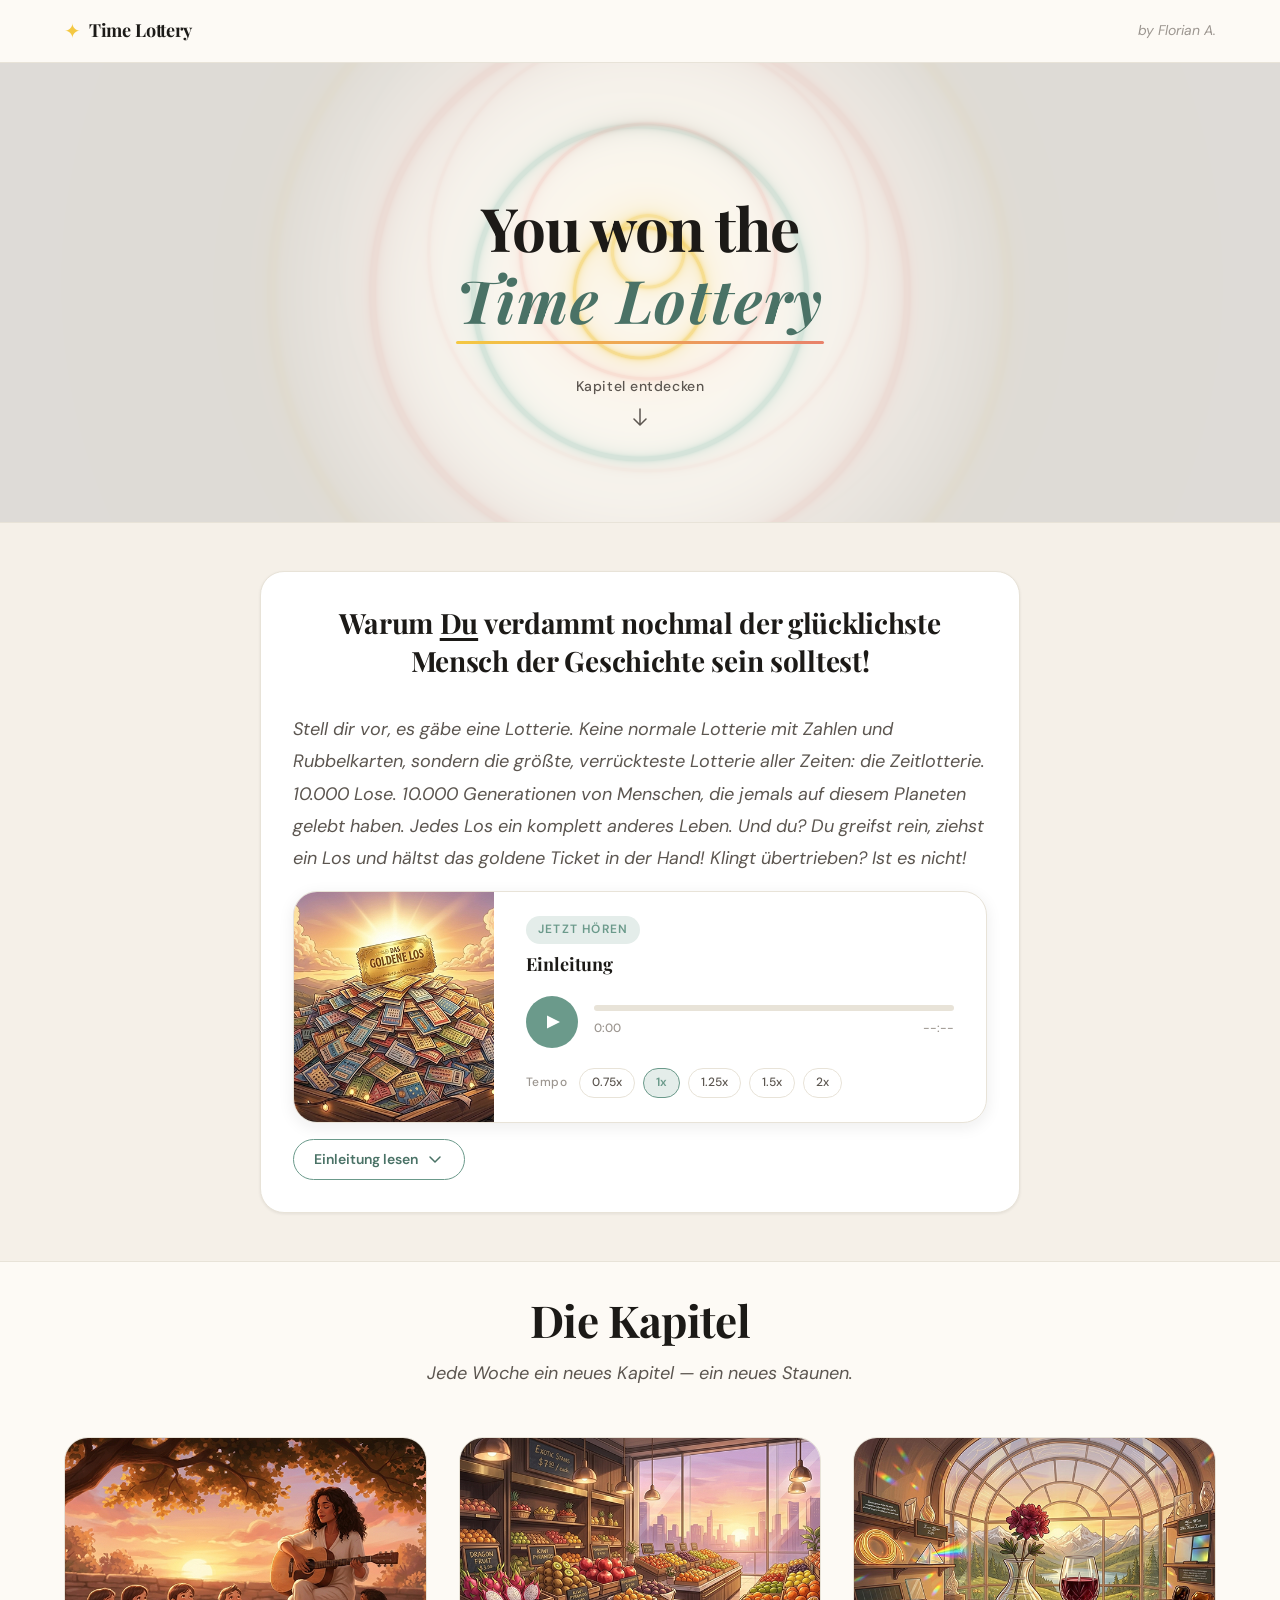
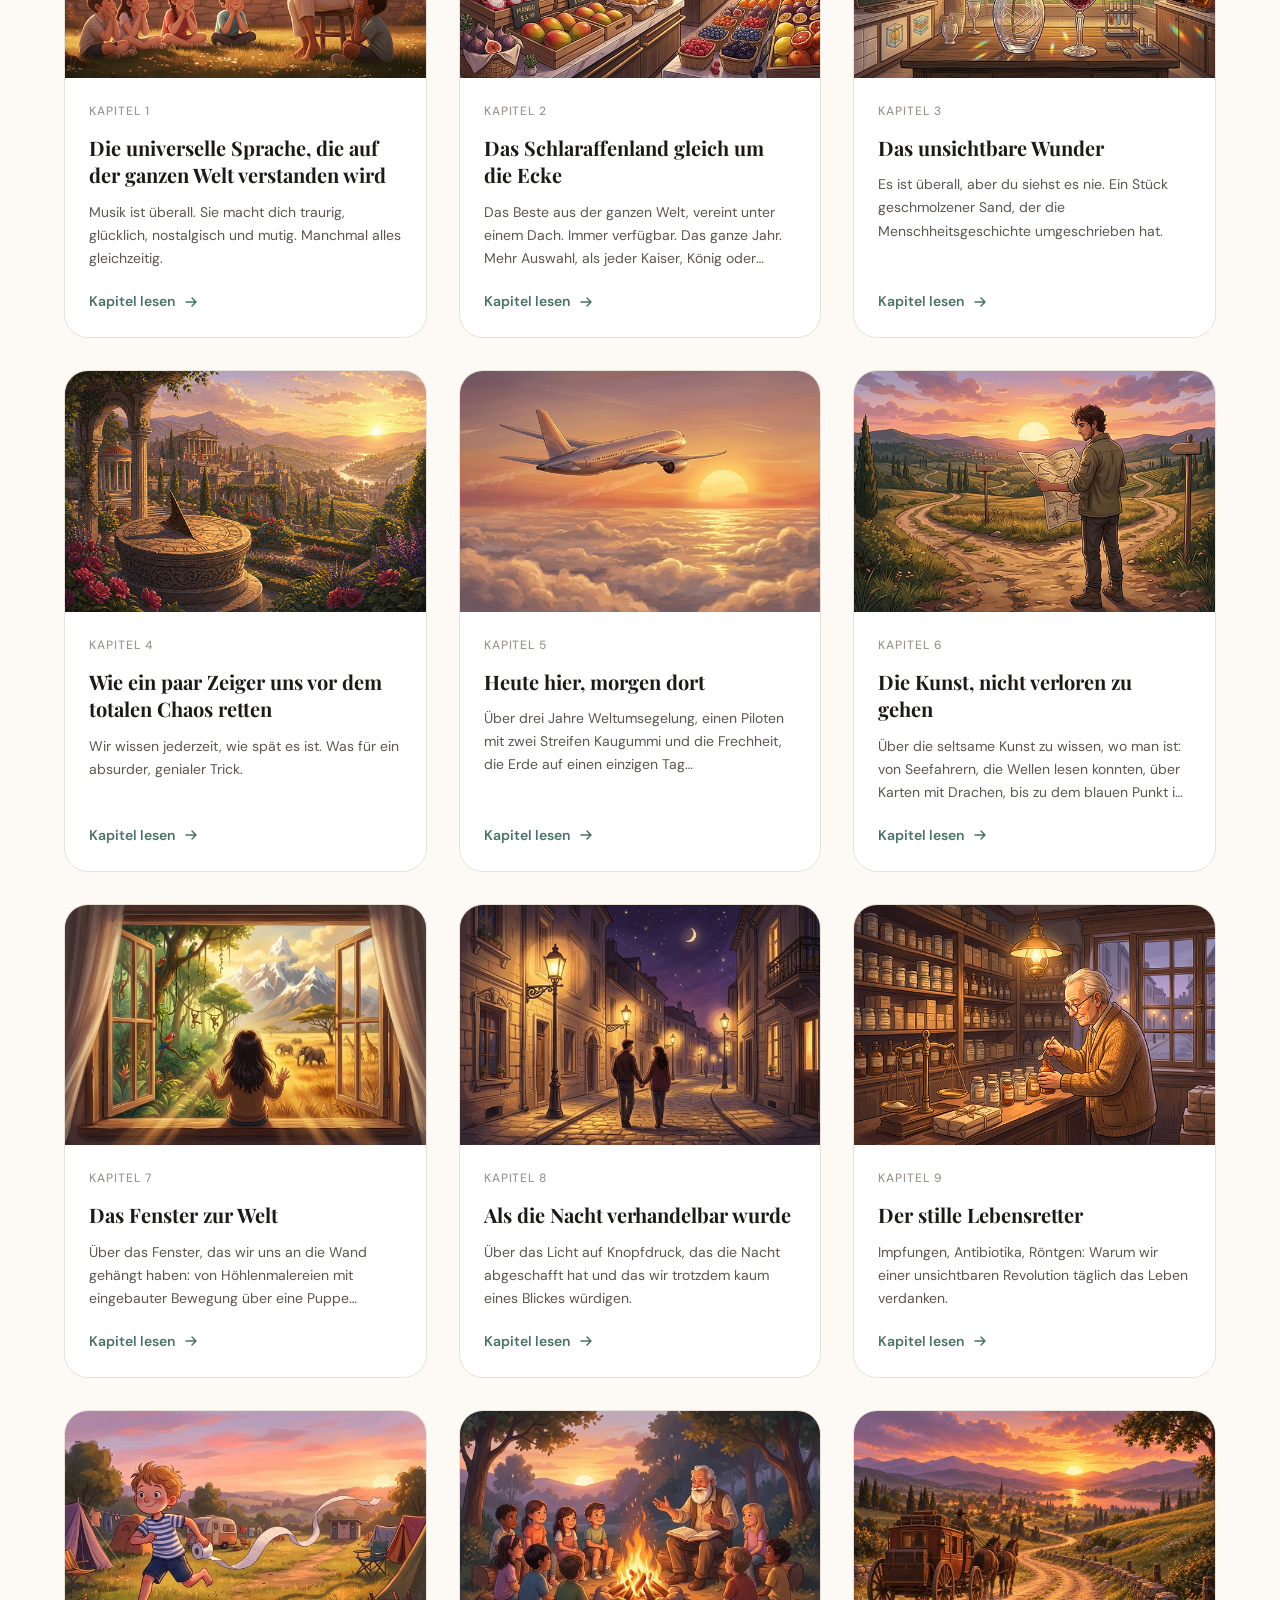
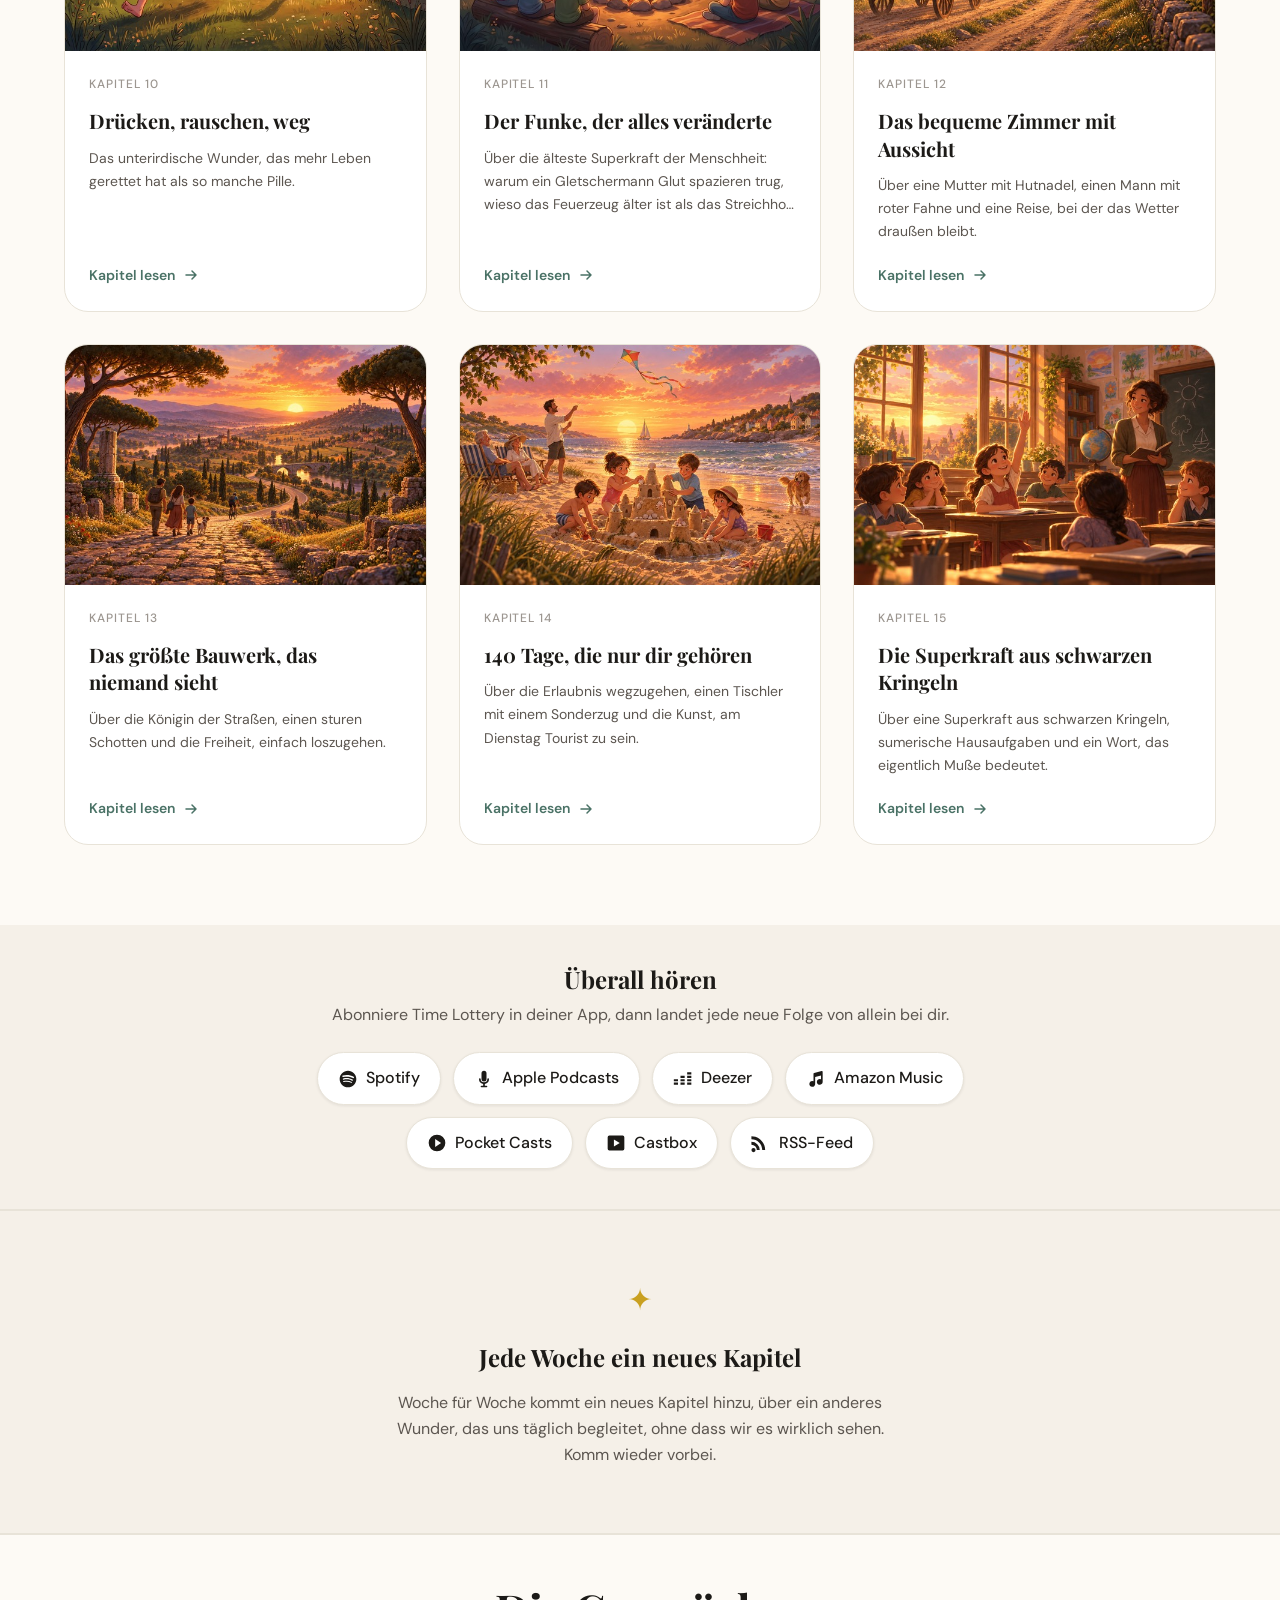
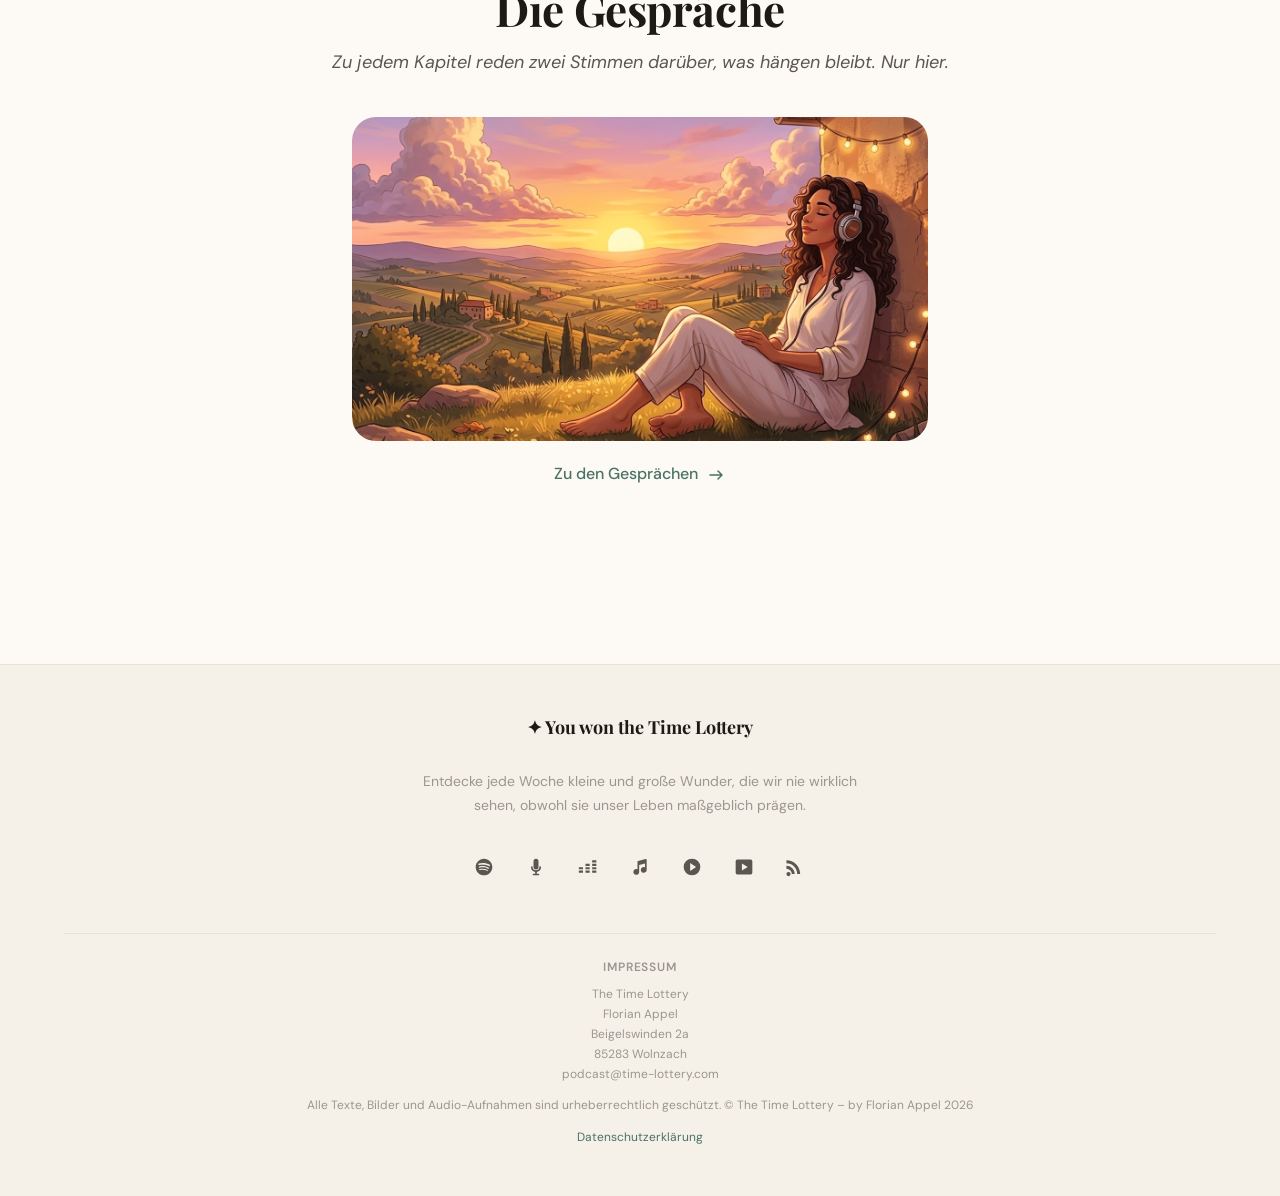
==== commit 92a326c5: "Add Kapitel 15: Schulbildung Co-Authored-By: Claude Opus 5.5 <noreply@anthropic.com>" ====
--- a/chapter.html
+++ b/chapter.html
@@ -91,7 +91,7 @@
   </footer>
 
   <!-- ── SCRIPTS ──────────────────────────────────────────────── -->
-  <script src="js/chapters.js?v=17"></script>
+  <script src="js/chapters.js?v=18"></script>
   <script src="js/chapter.js"></script>
 
 </body>
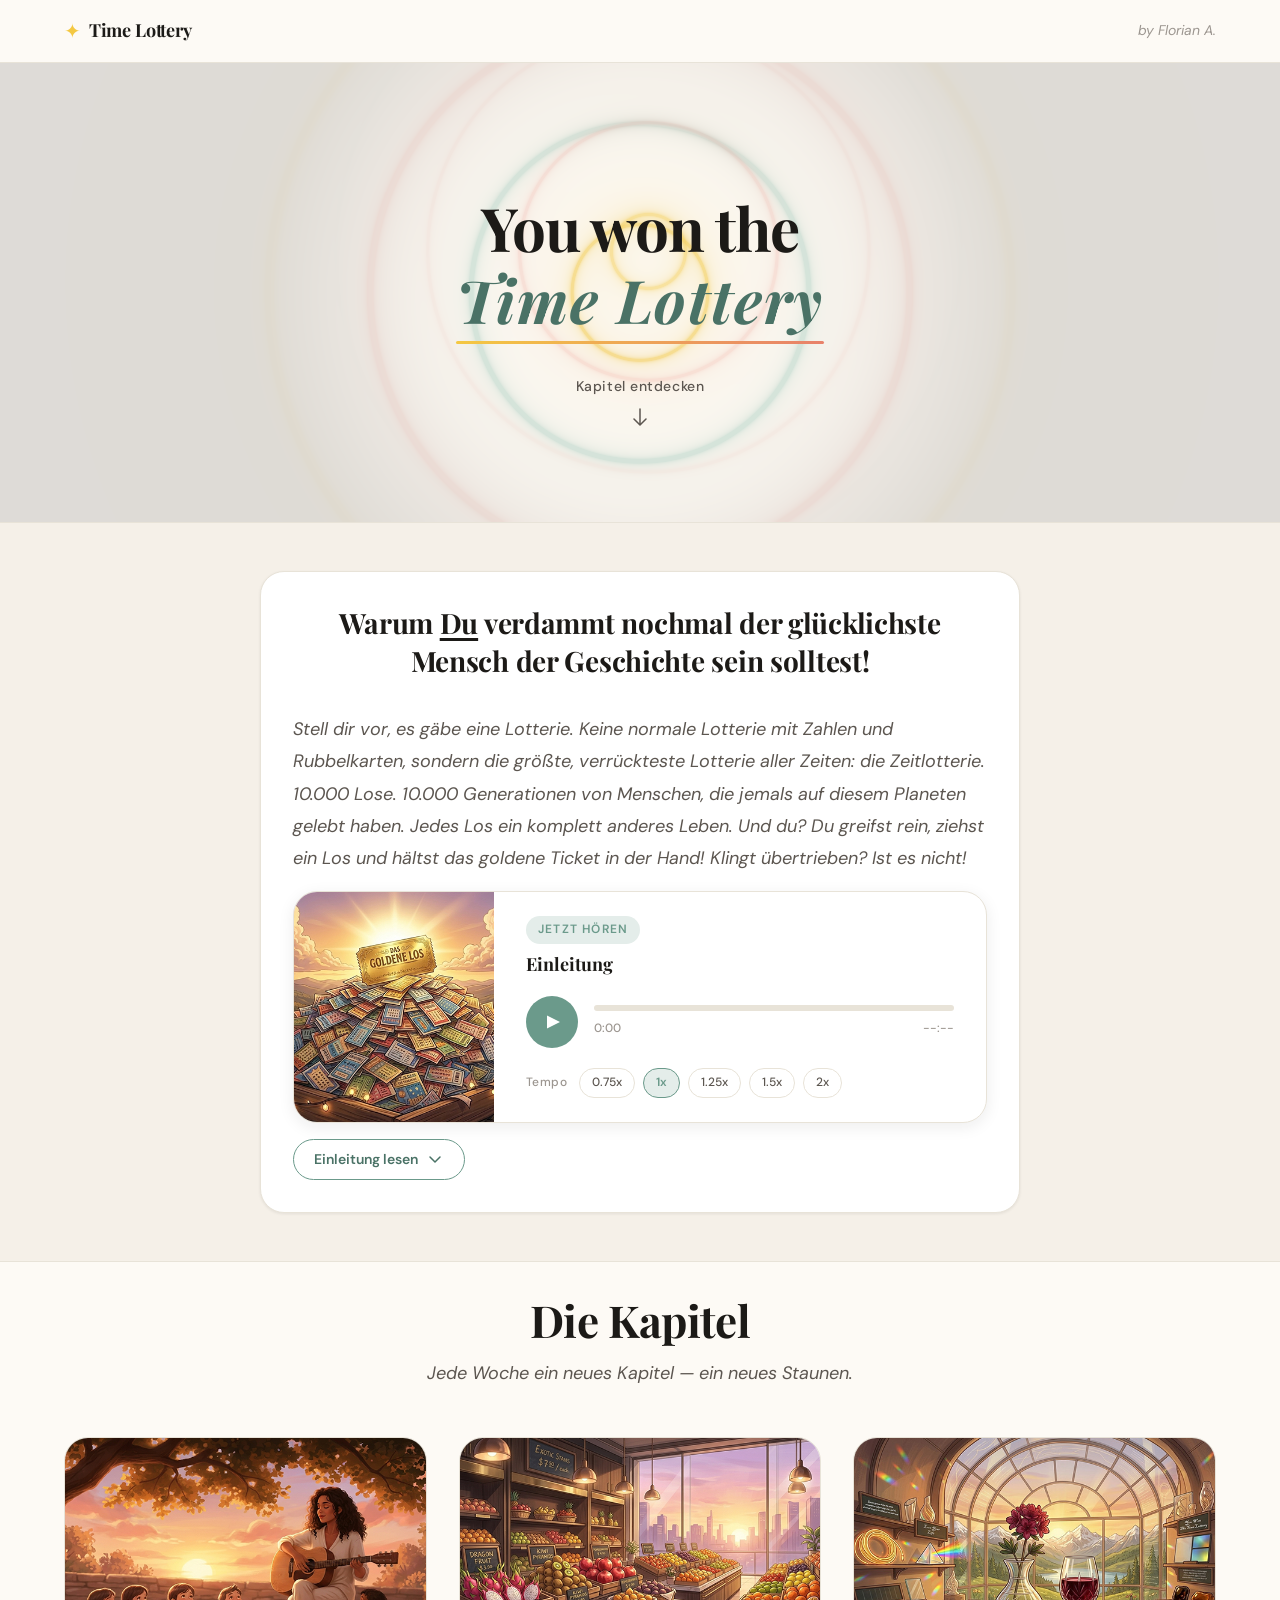
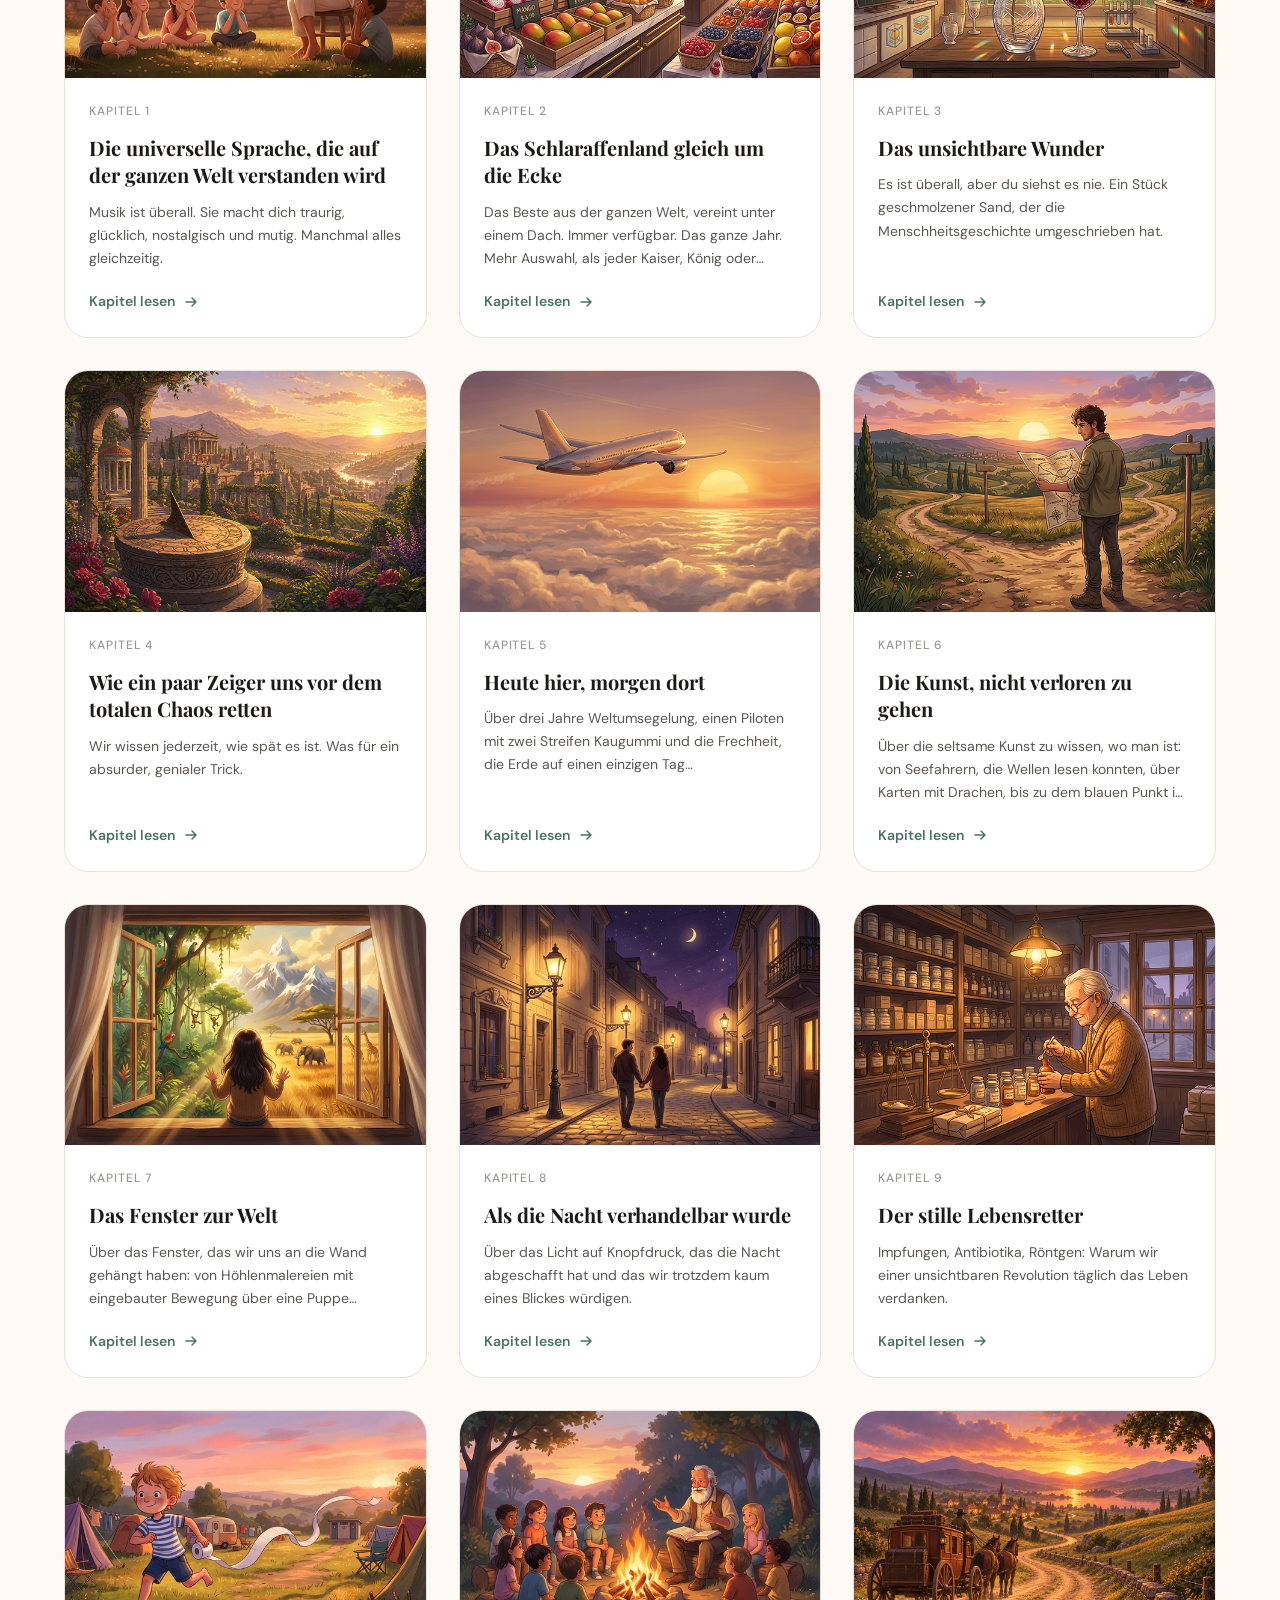
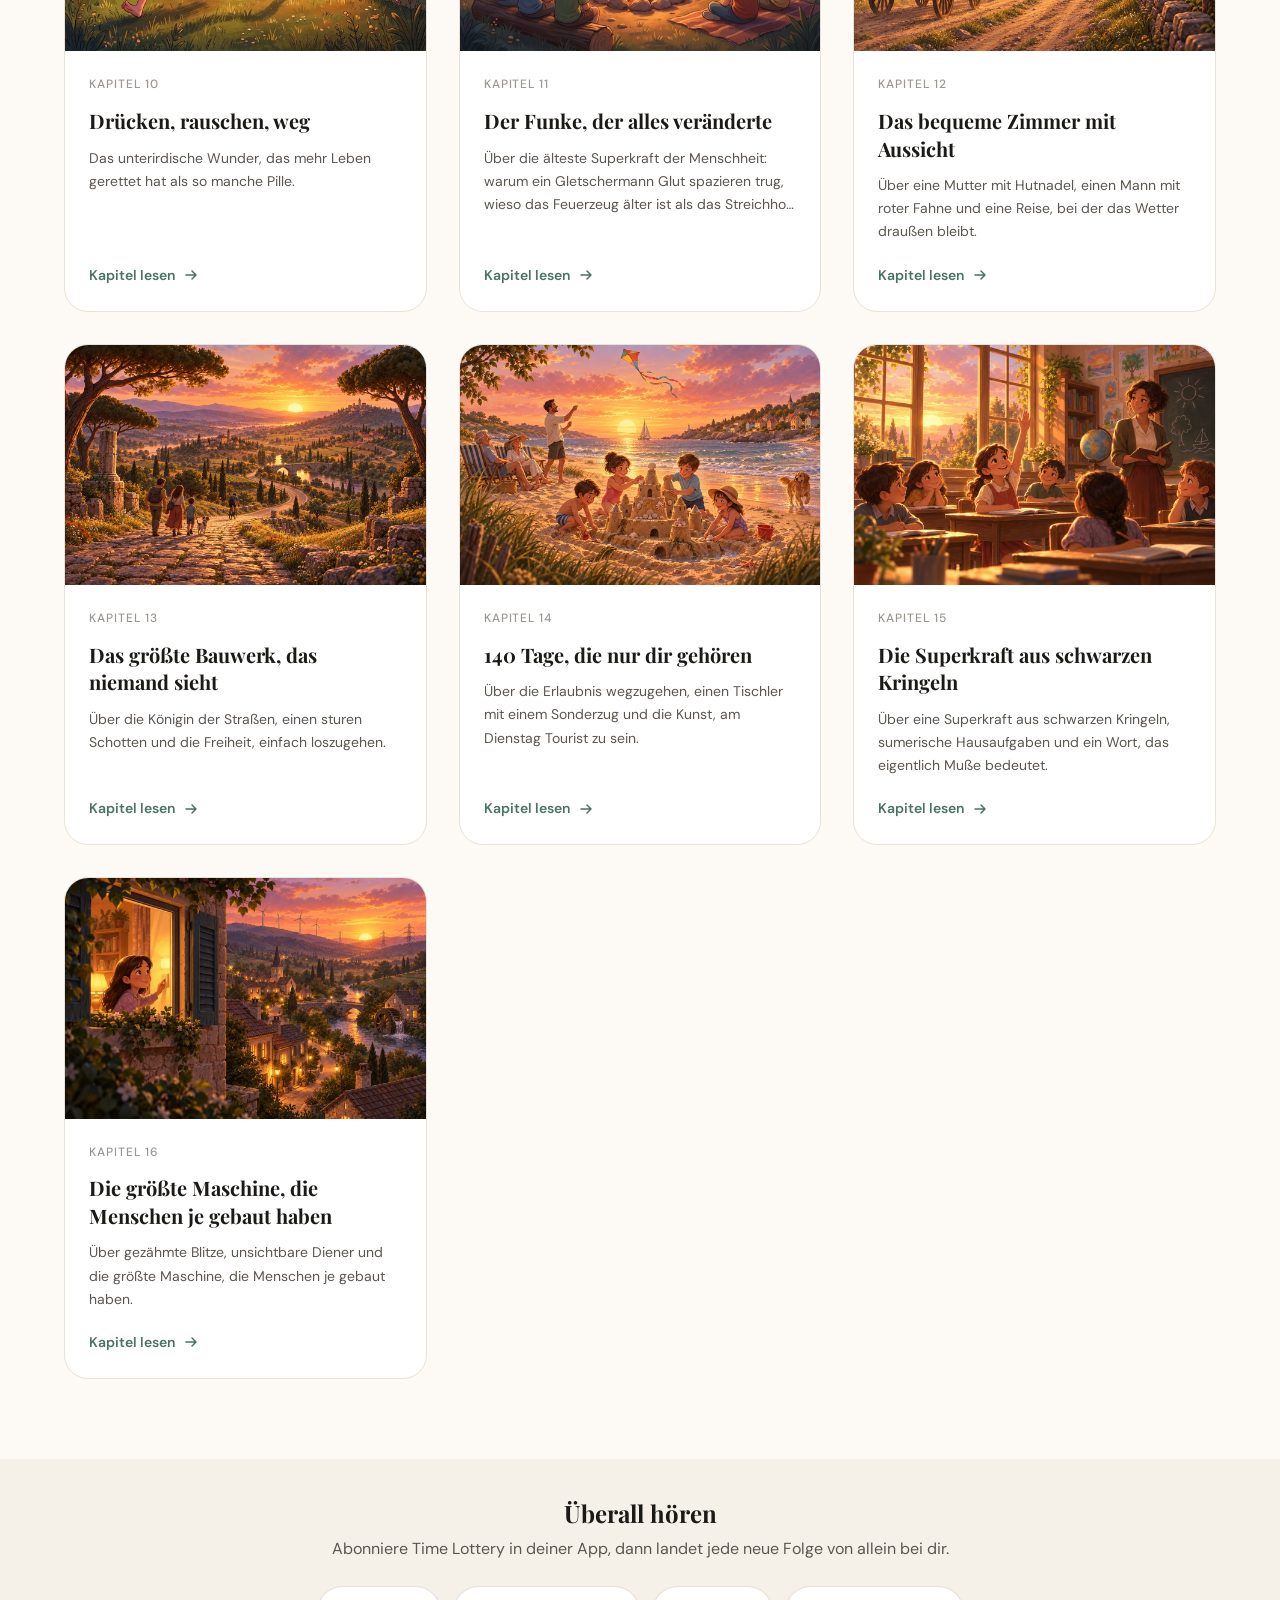
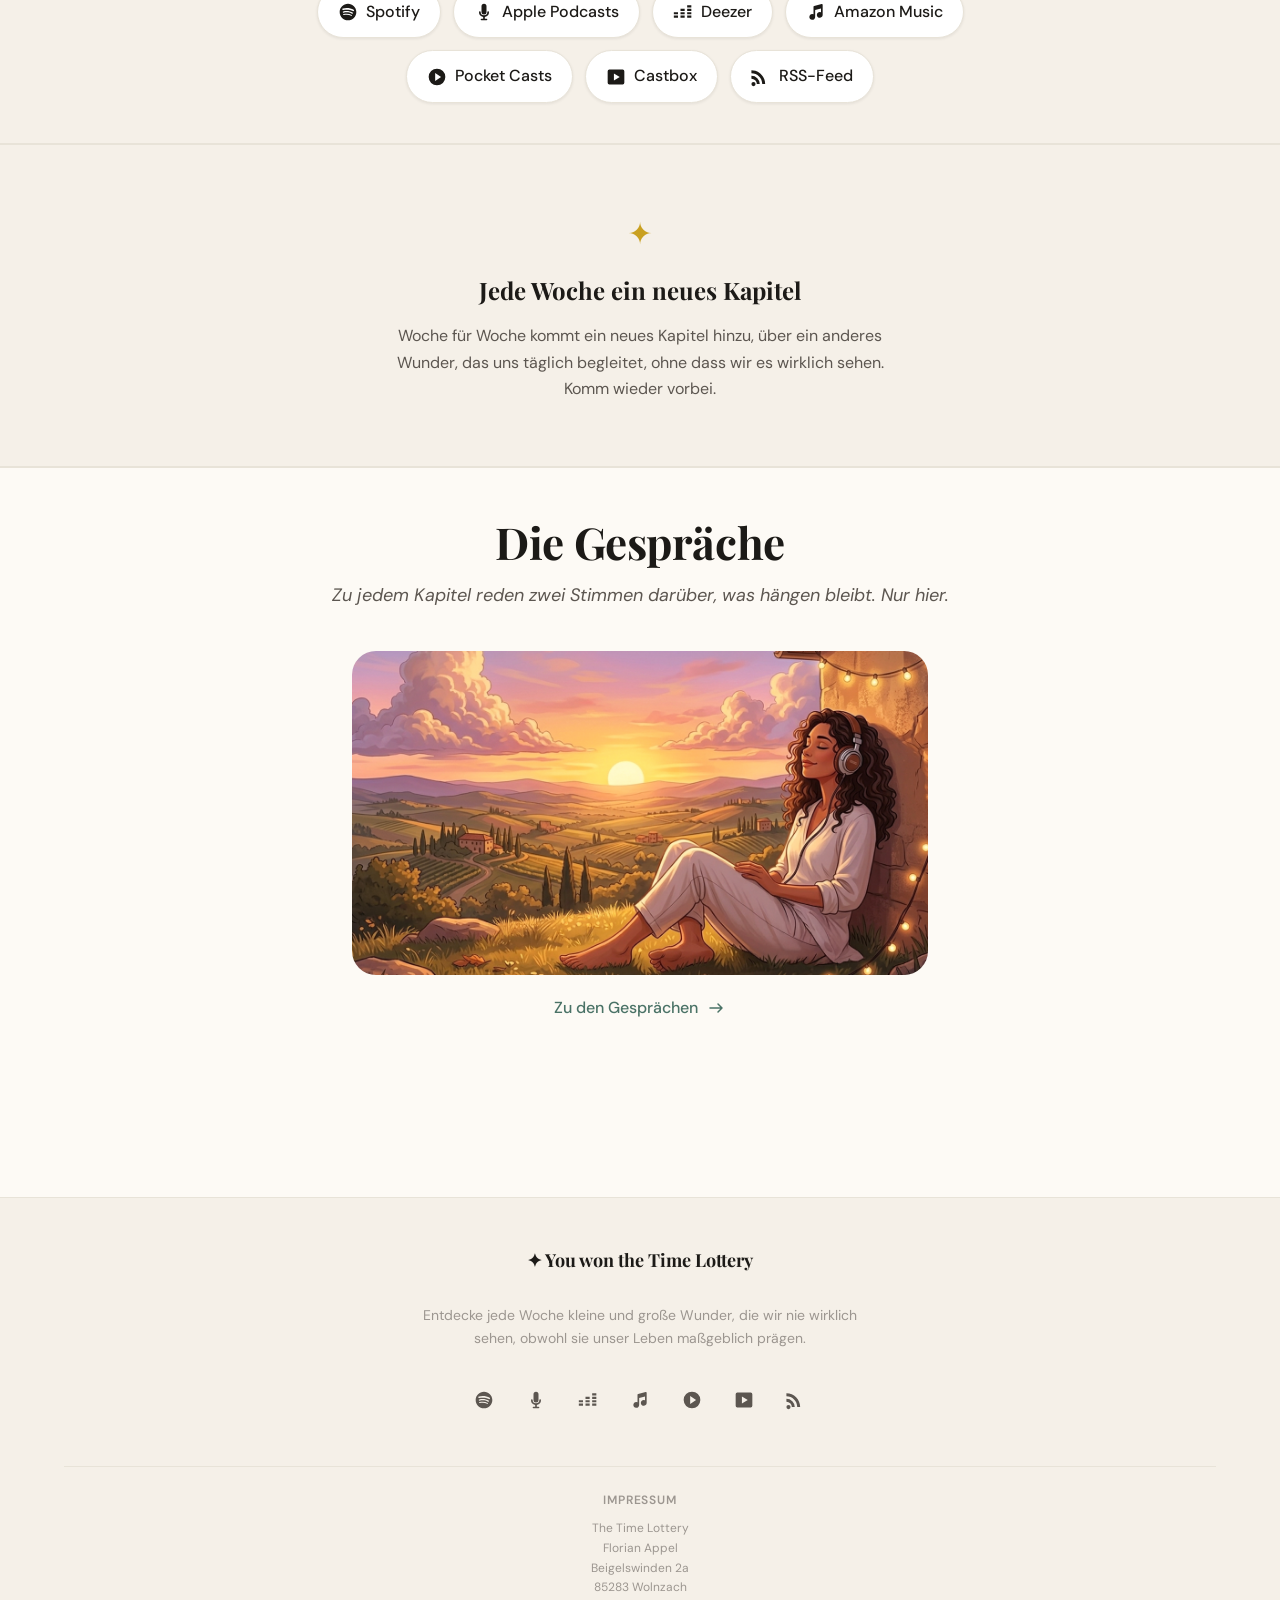
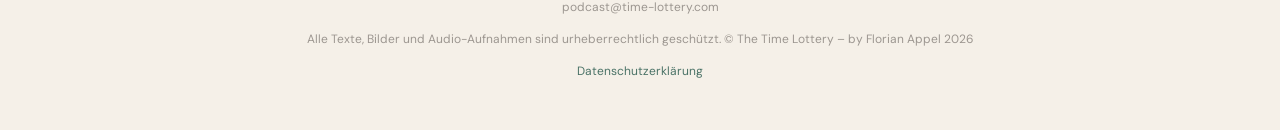
==== commit 779475b7: "Add Kapitel 16: Strom Co-Authored-By: Claude Opus 5.5 <noreply@anthropic.com>" ====
--- a/chapter.html
+++ b/chapter.html
@@ -91,7 +91,7 @@
   </footer>
 
   <!-- ── SCRIPTS ──────────────────────────────────────────────── -->
-  <script src="js/chapters.js?v=18"></script>
+  <script src="js/chapters.js?v=19"></script>
   <script src="js/chapter.js"></script>
 
 </body>
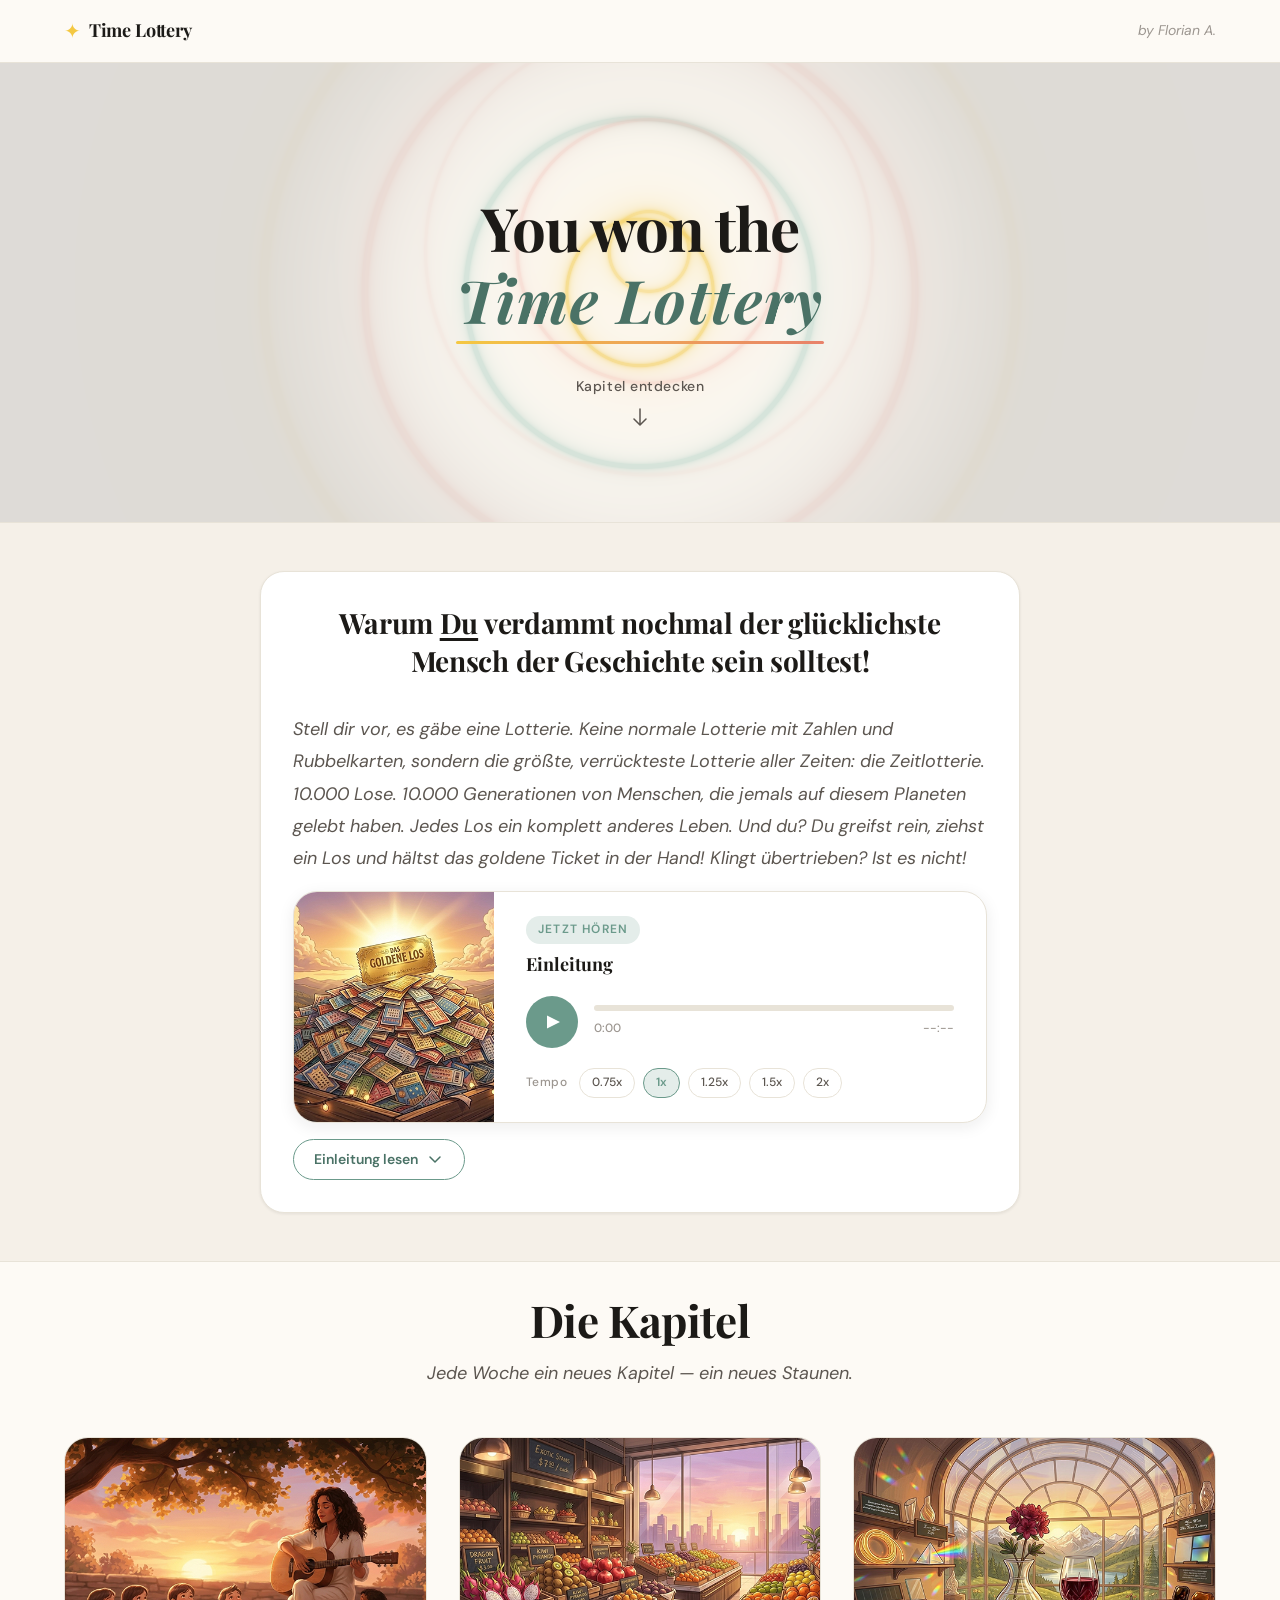
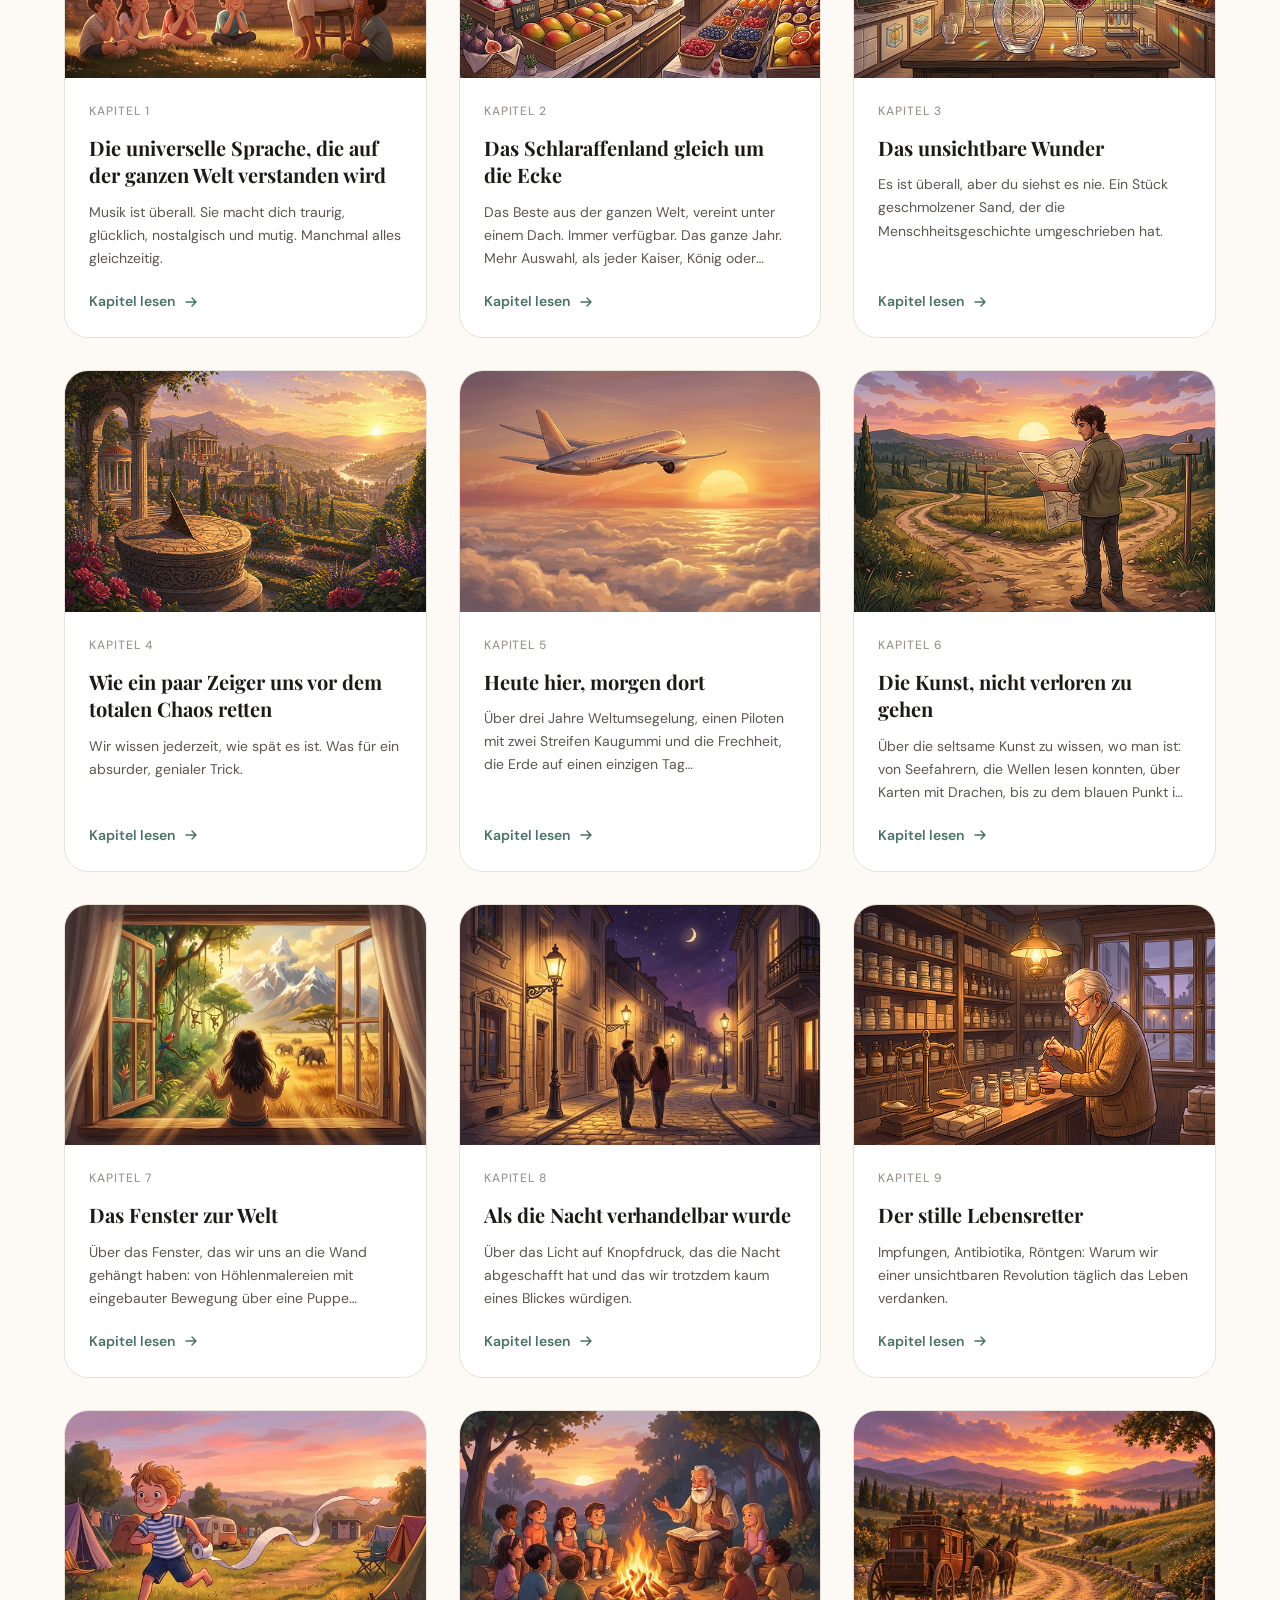
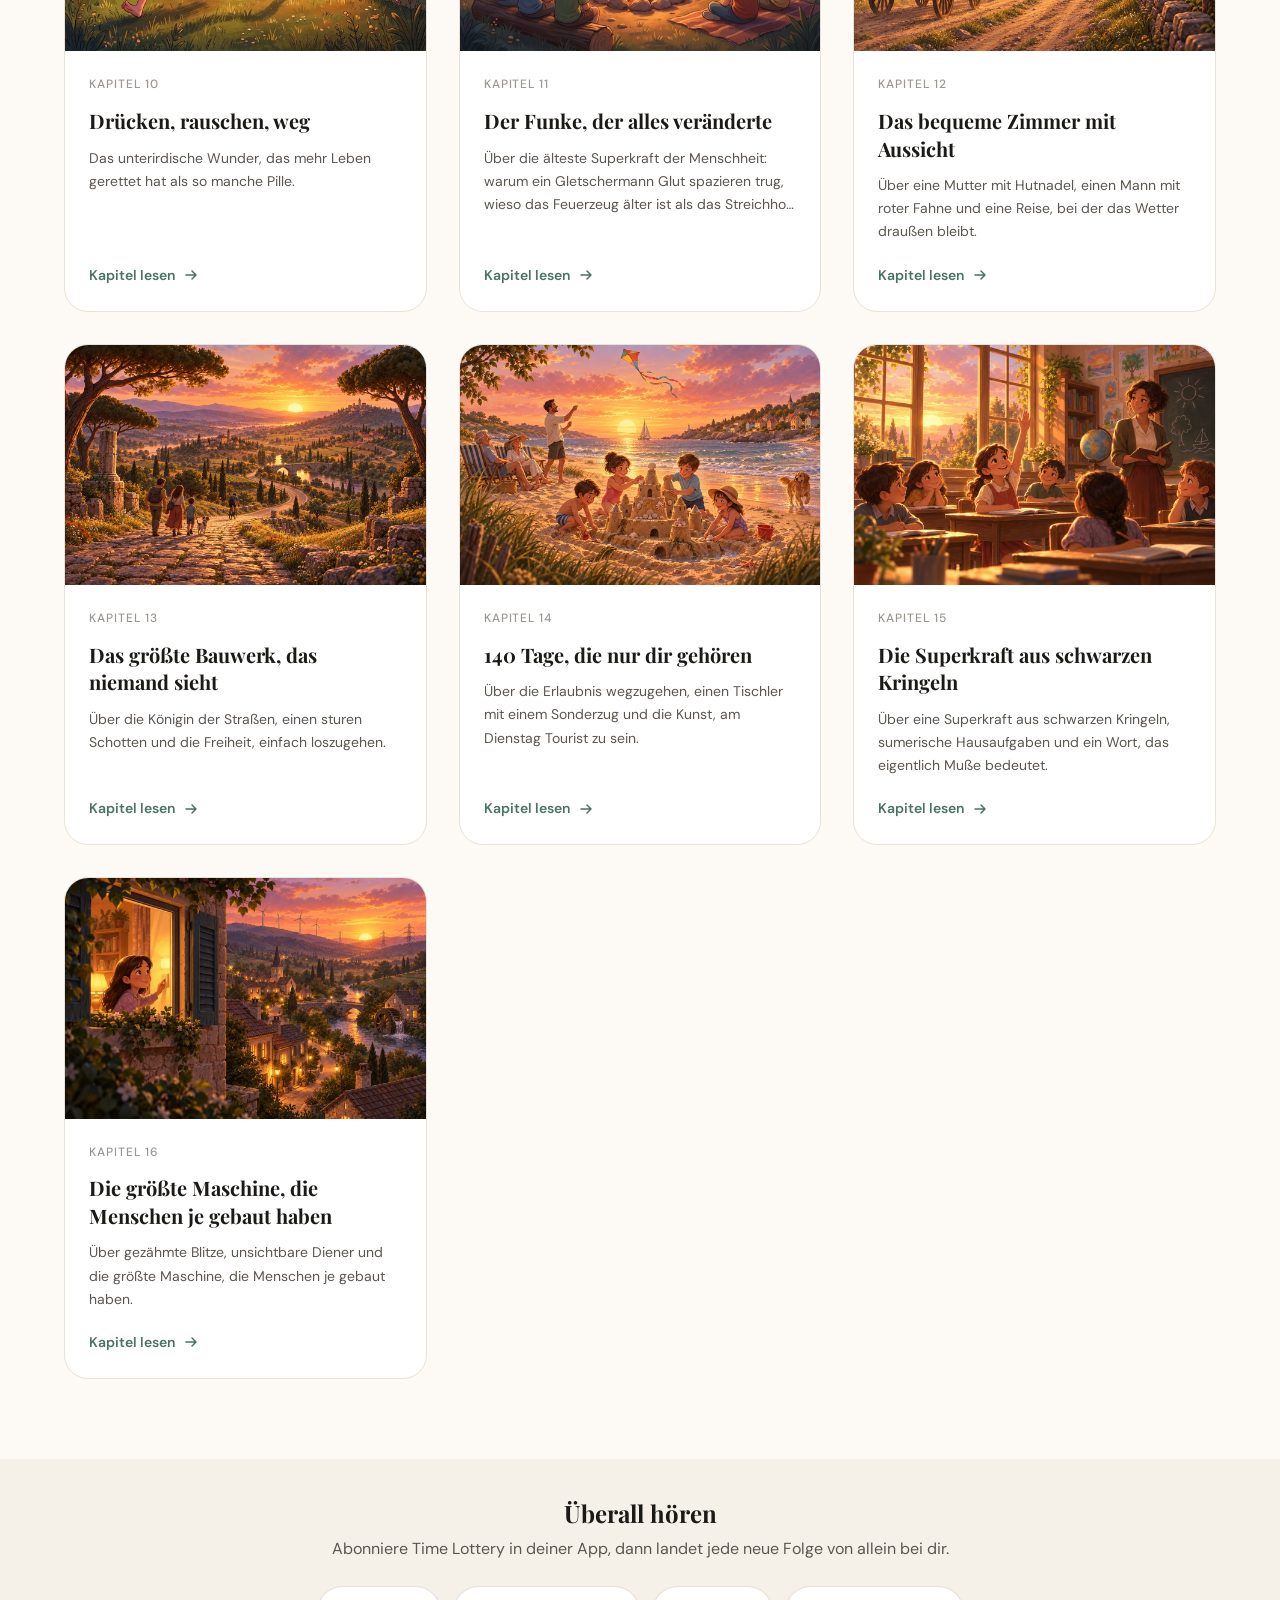
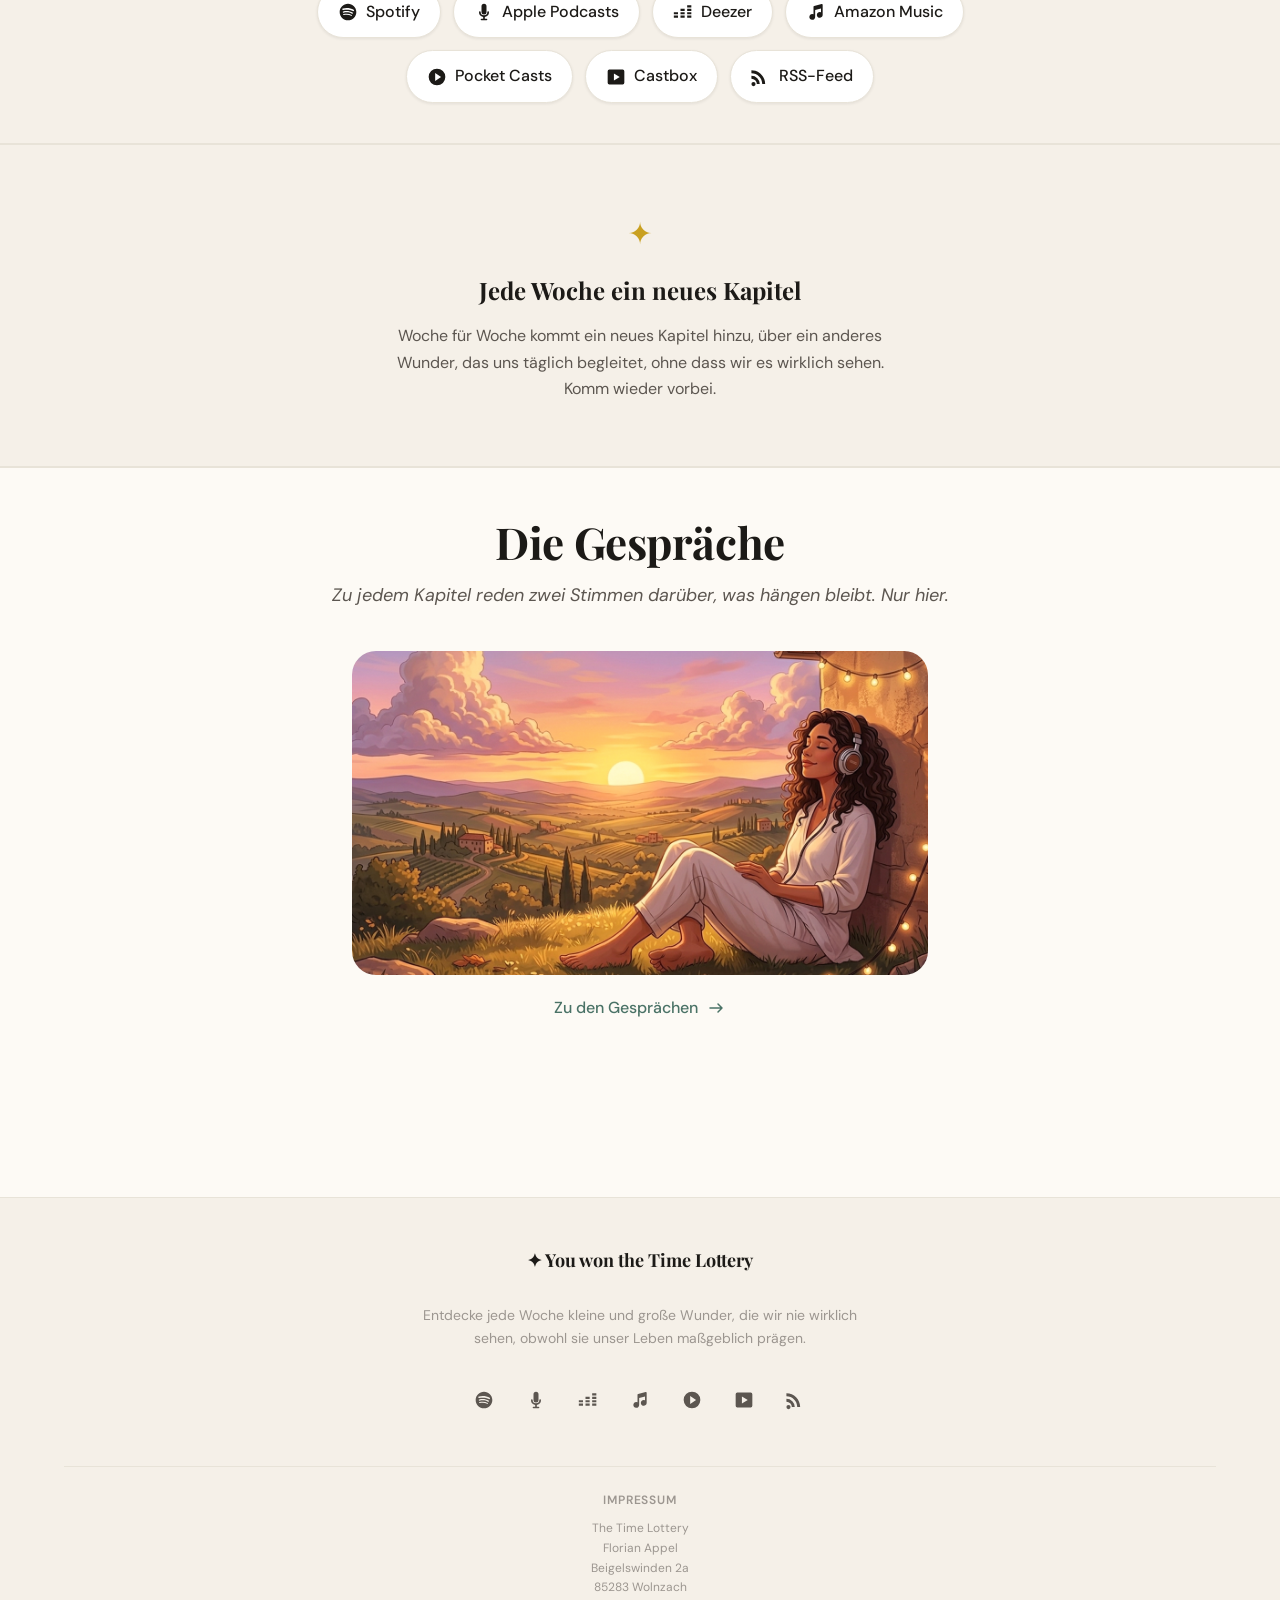
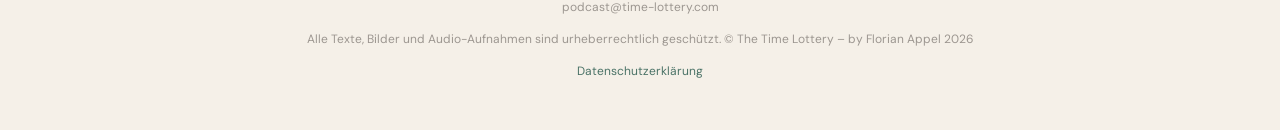
==== commit 6fe6aa09: "Kapitel 16: Frösche aus Überschrift entfernt Co-Authored-By: Claude Opus 5.5 <noreply@anthropic.com>" ====
--- a/chapter.html
+++ b/chapter.html
@@ -91,7 +91,7 @@
   </footer>
 
   <!-- ── SCRIPTS ──────────────────────────────────────────────── -->
-  <script src="js/chapters.js?v=19"></script>
+  <script src="js/chapters.js?v=20"></script>
   <script src="js/chapter.js"></script>
 
 </body>
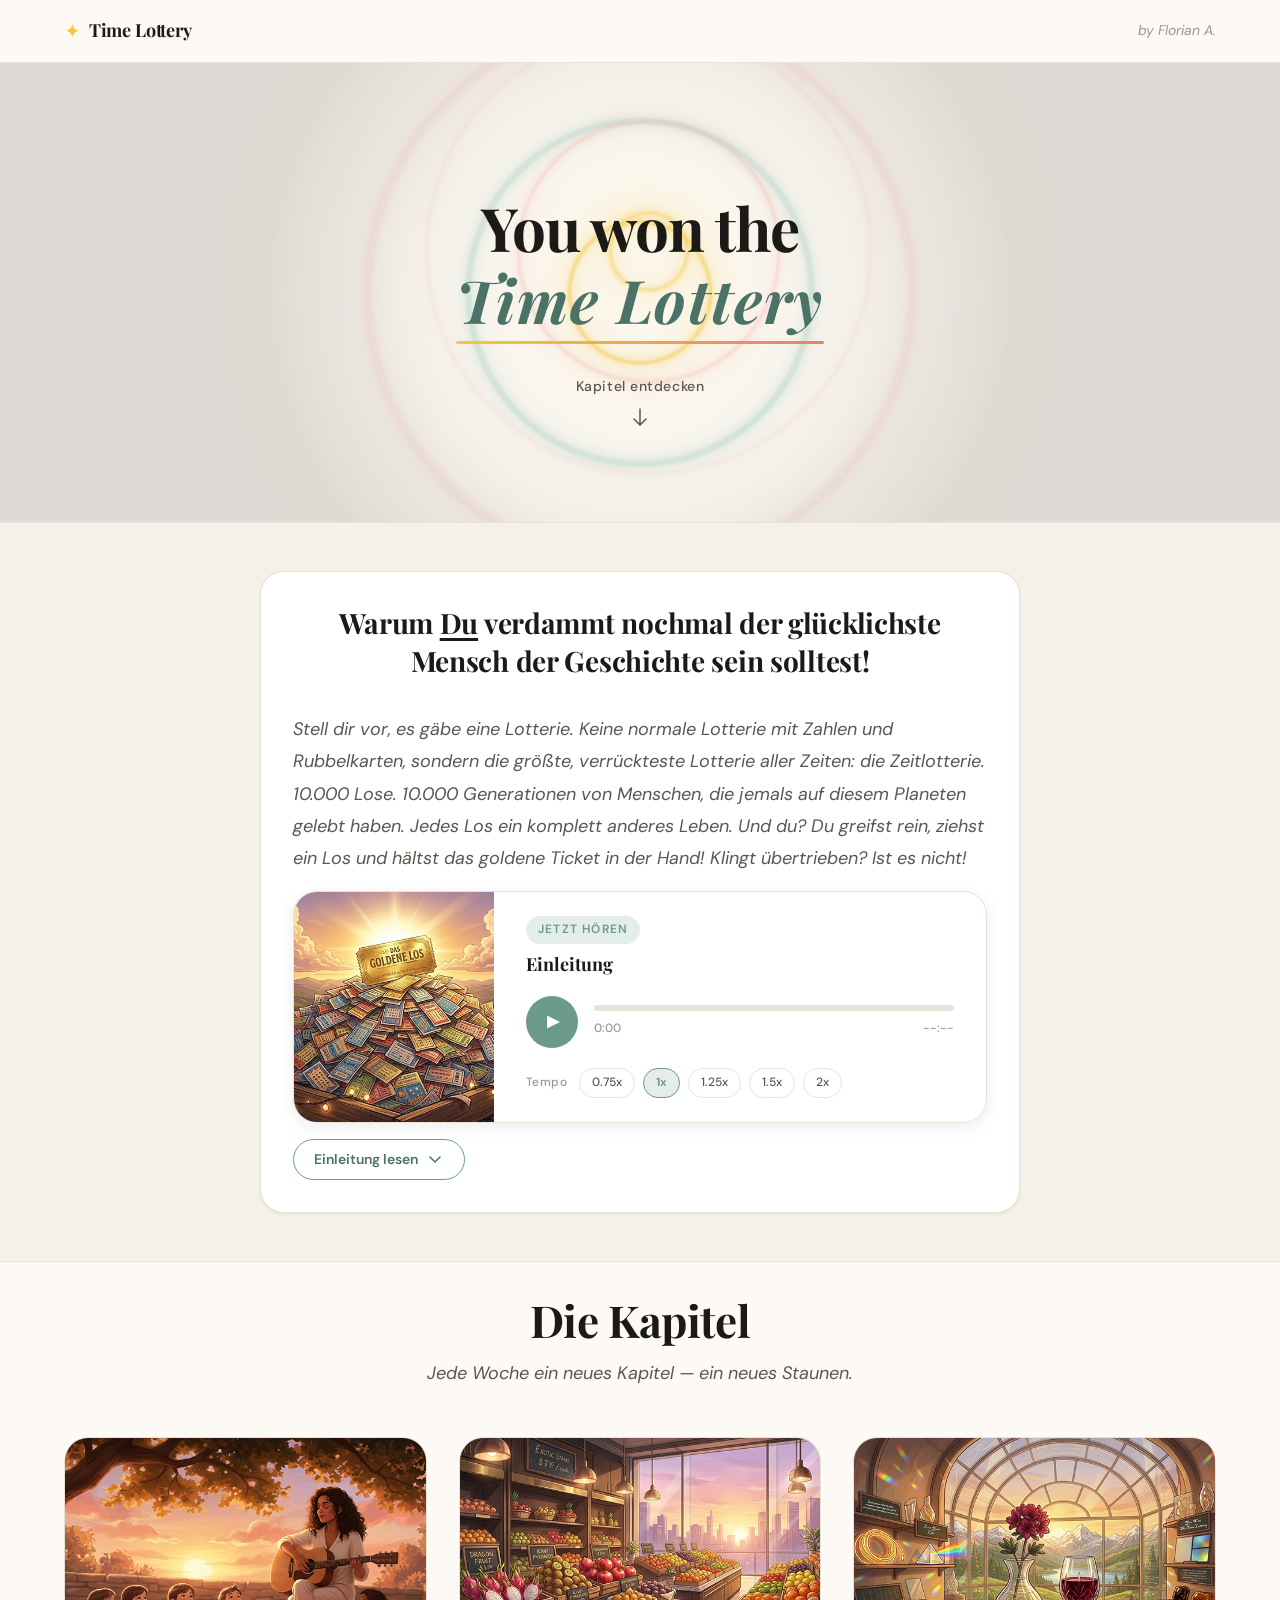
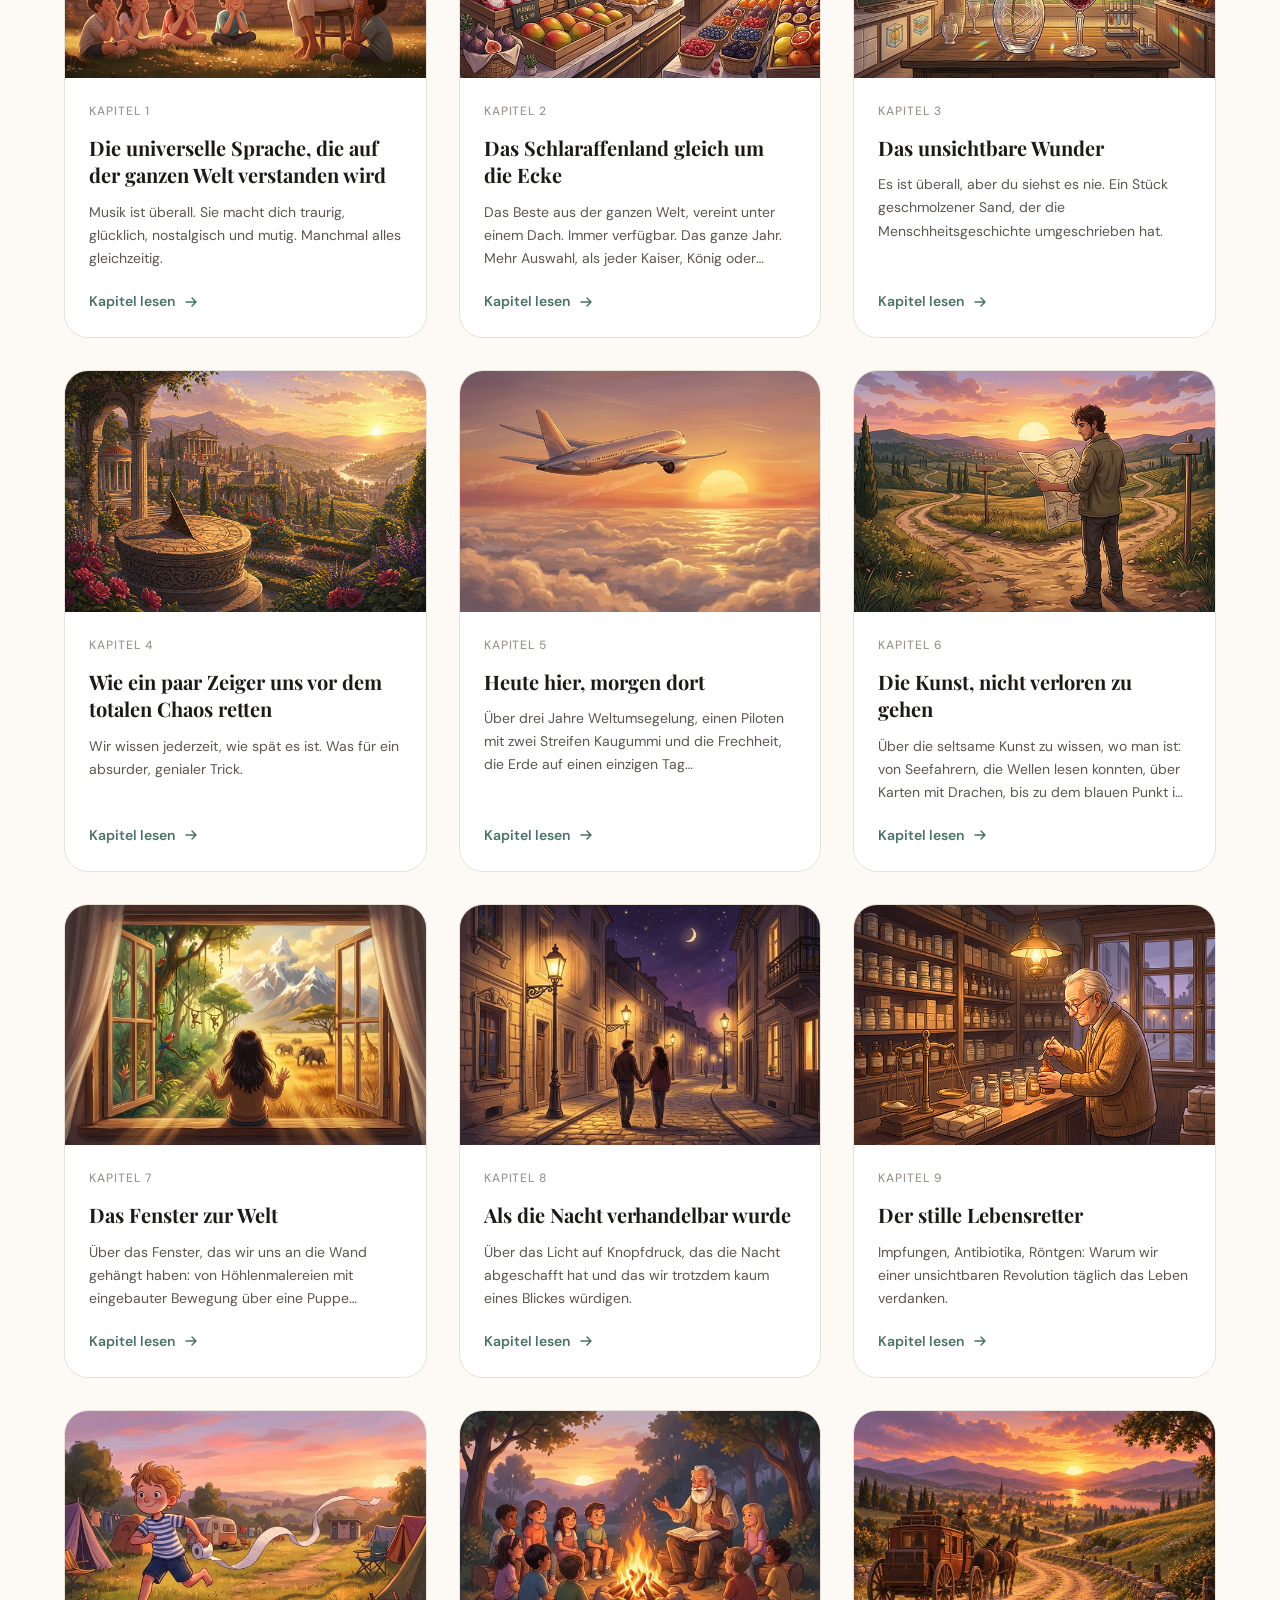
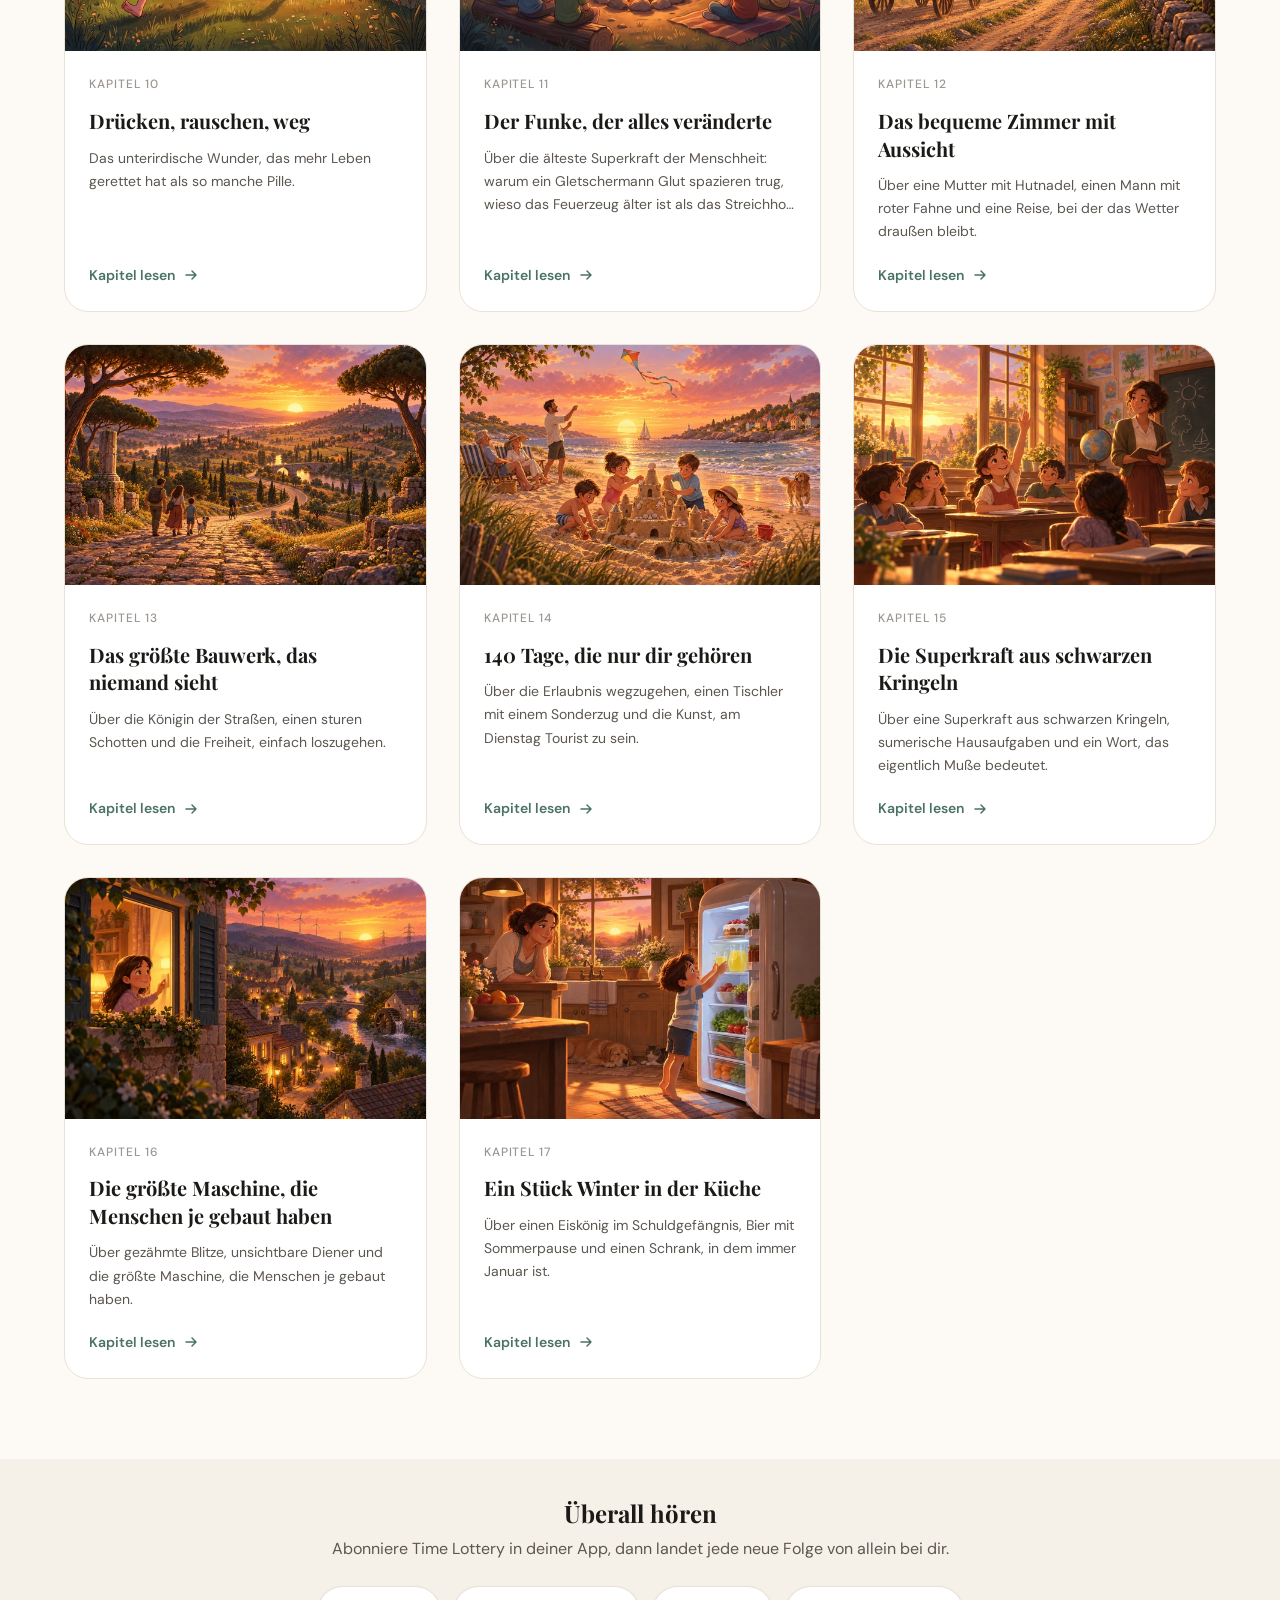
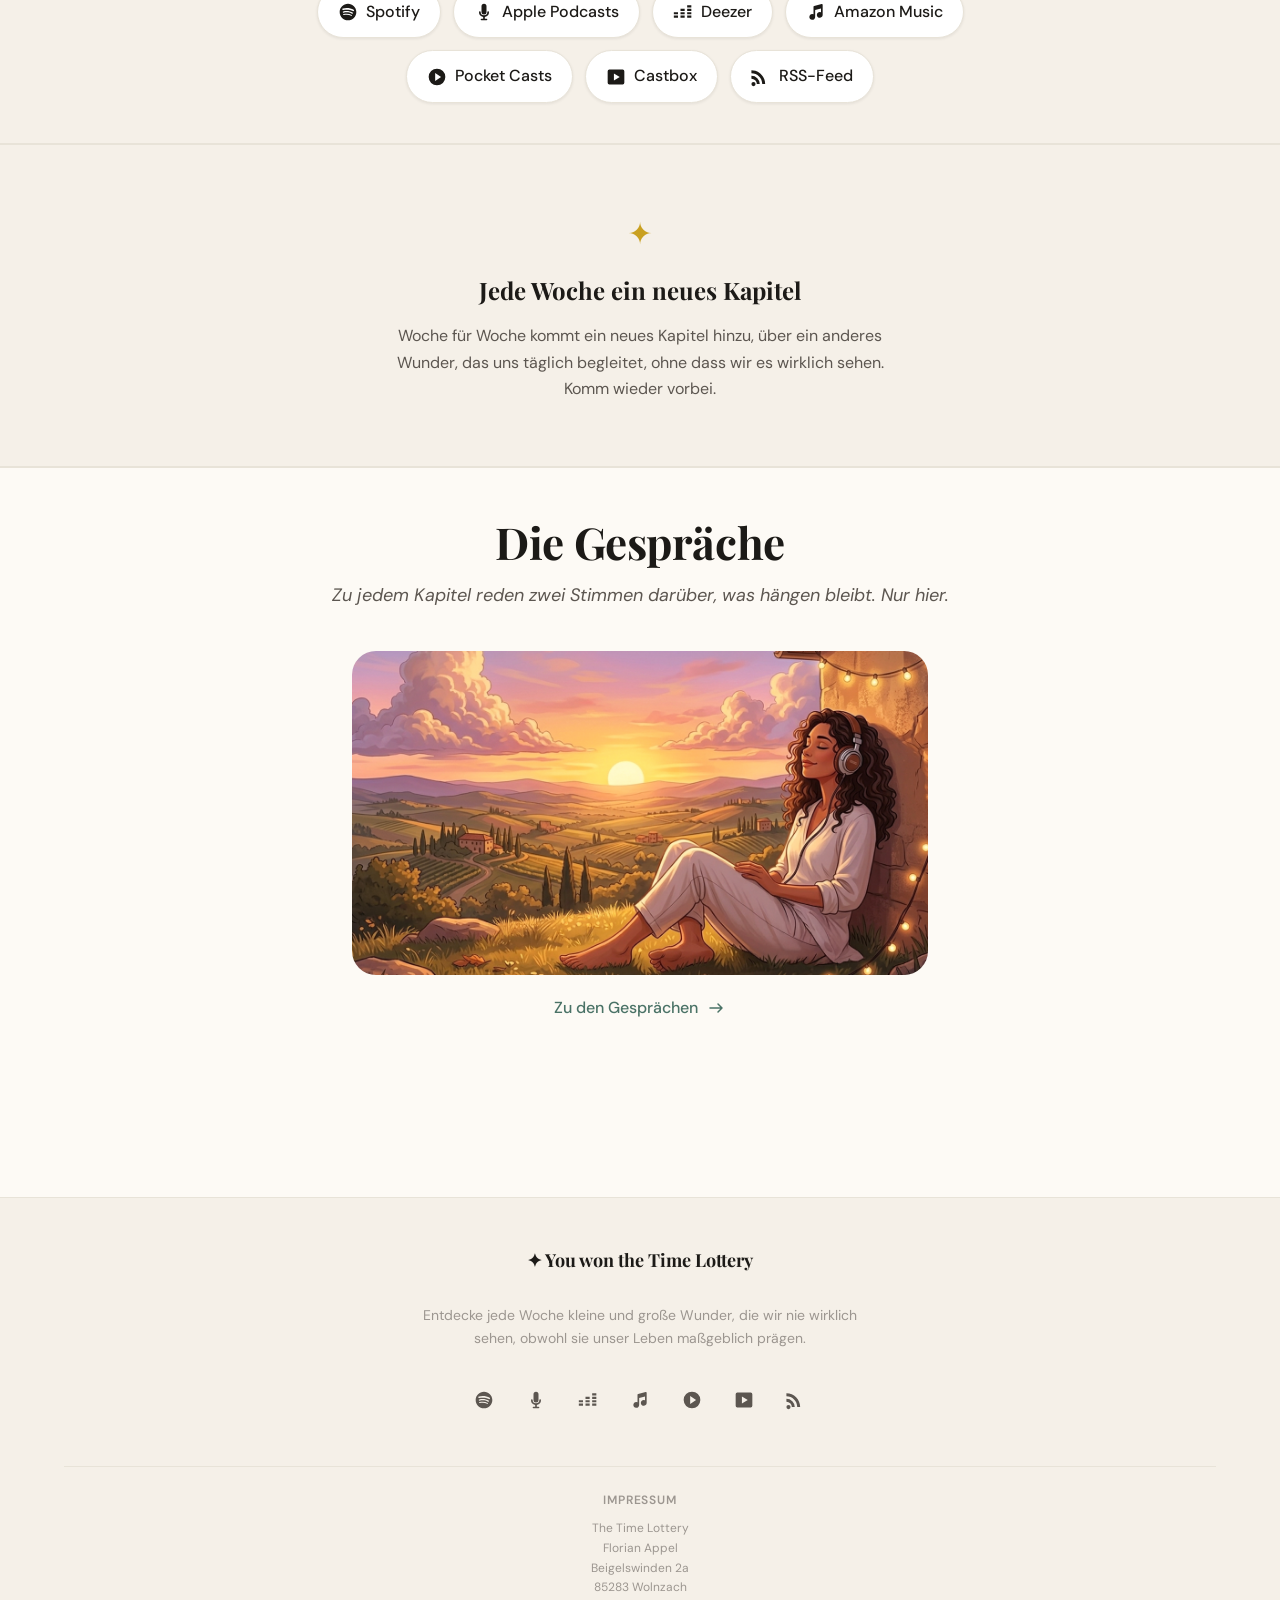
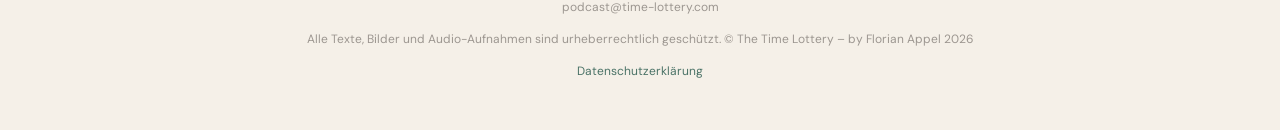
==== commit 965b4653: "Add Kapitel 17: Kühlschrank Co-Authored-By: Claude Opus 5.5 <noreply@anthropic.com>" ====
--- a/chapter.html
+++ b/chapter.html
@@ -91,7 +91,7 @@
   </footer>
 
   <!-- ── SCRIPTS ──────────────────────────────────────────────── -->
-  <script src="js/chapters.js?v=20"></script>
+  <script src="js/chapters.js?v=21"></script>
   <script src="js/chapter.js"></script>
 
 </body>
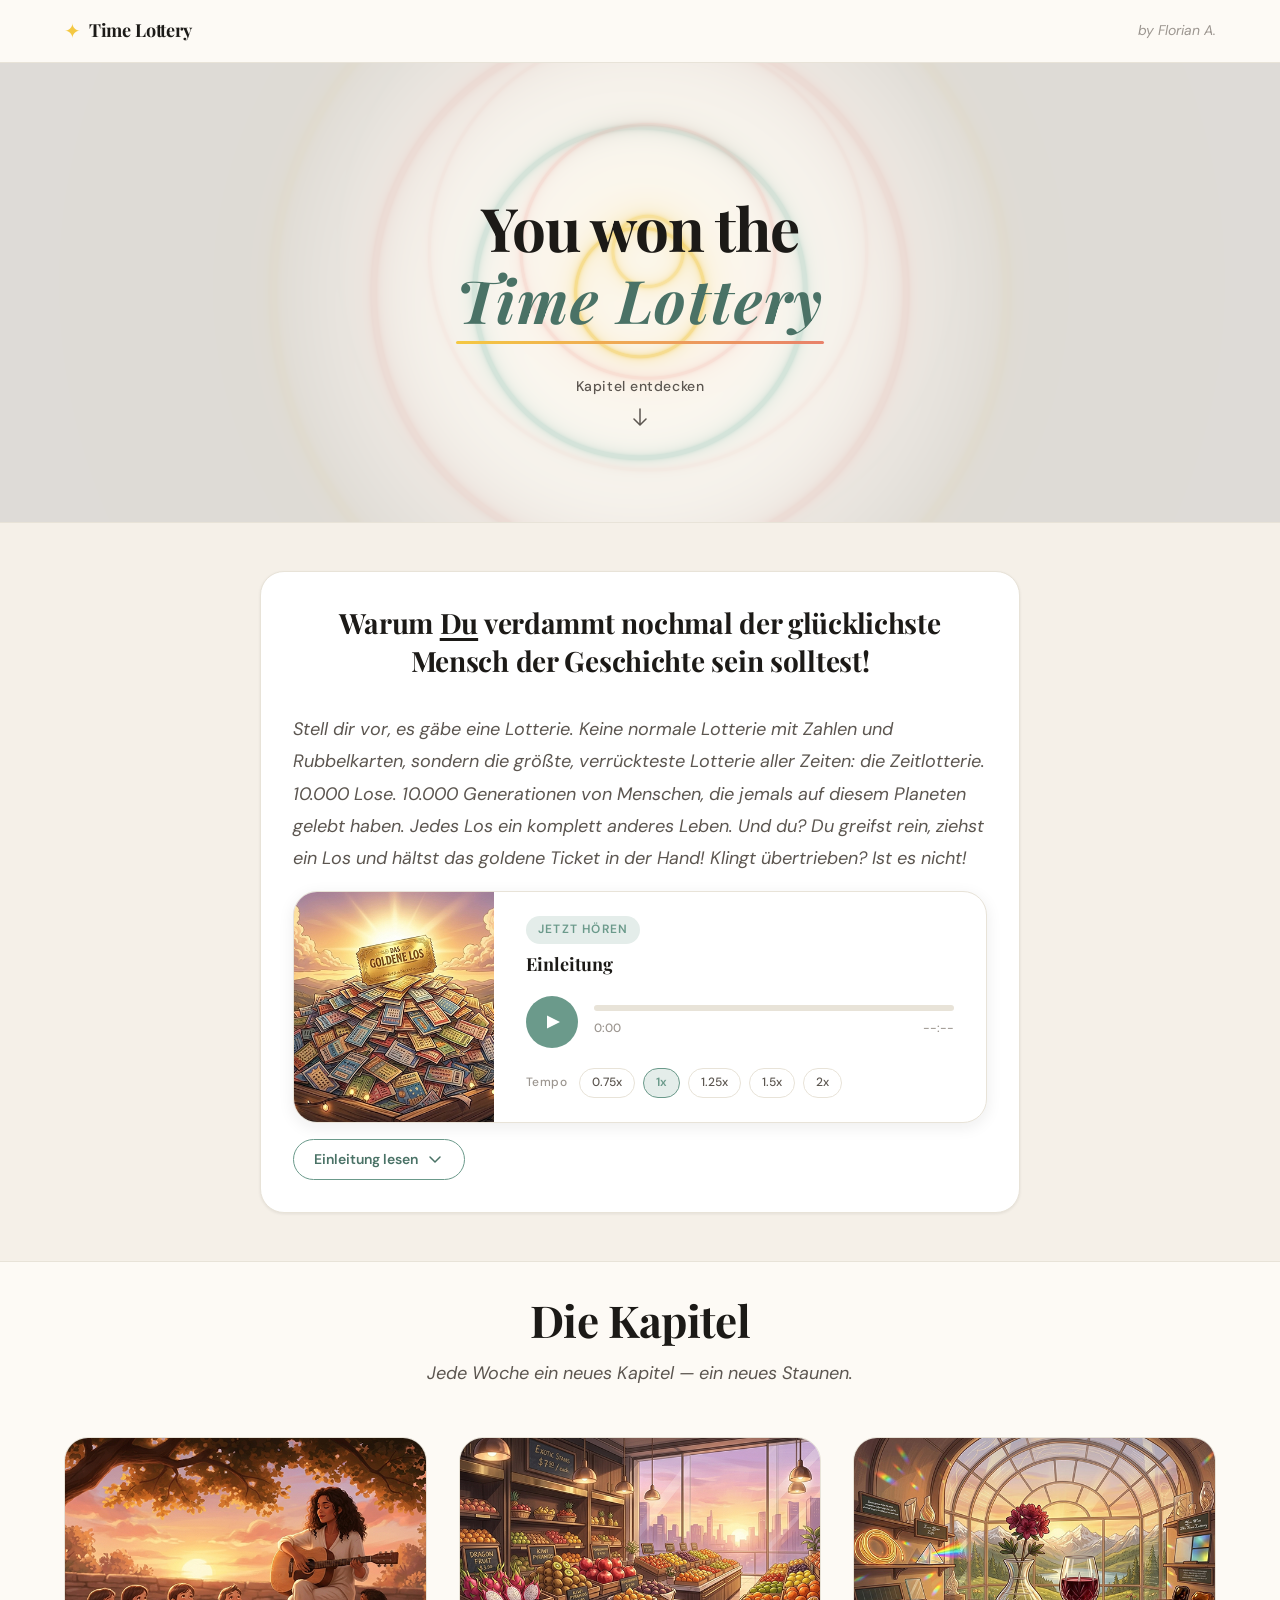
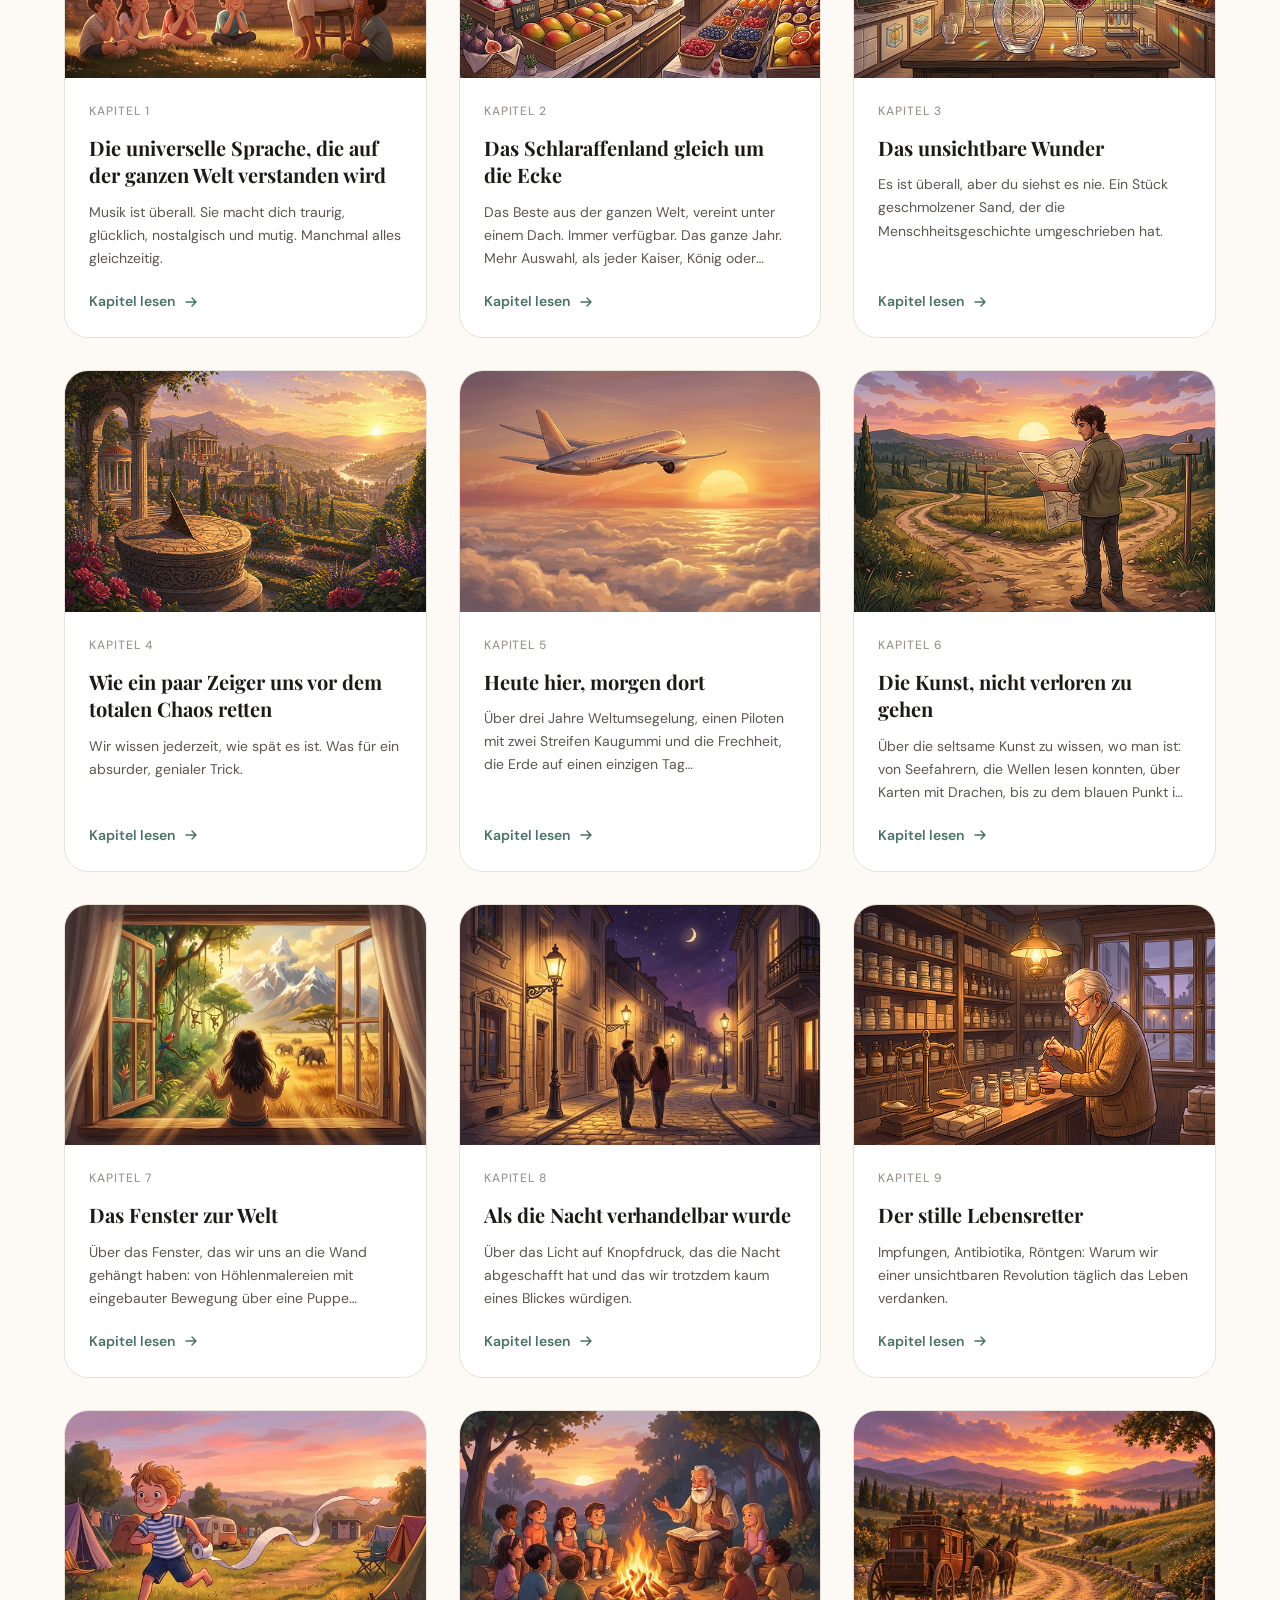
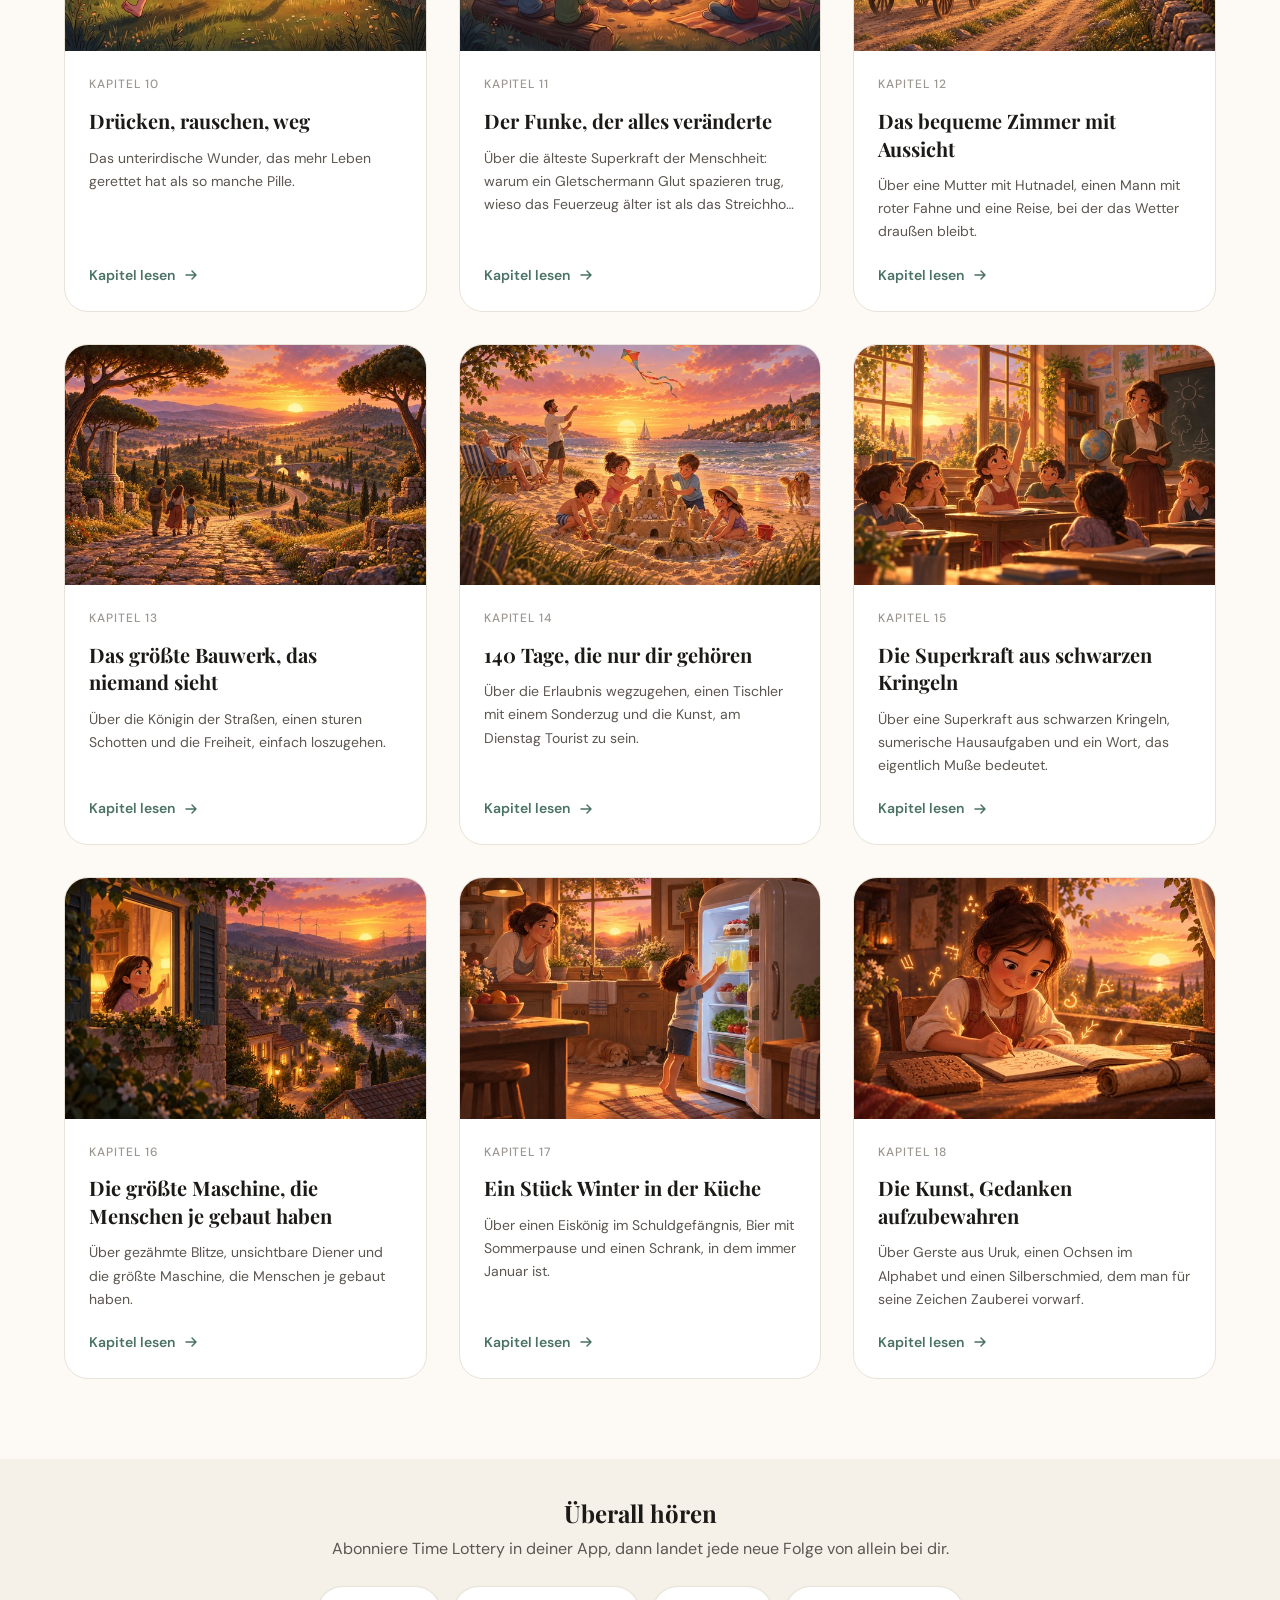
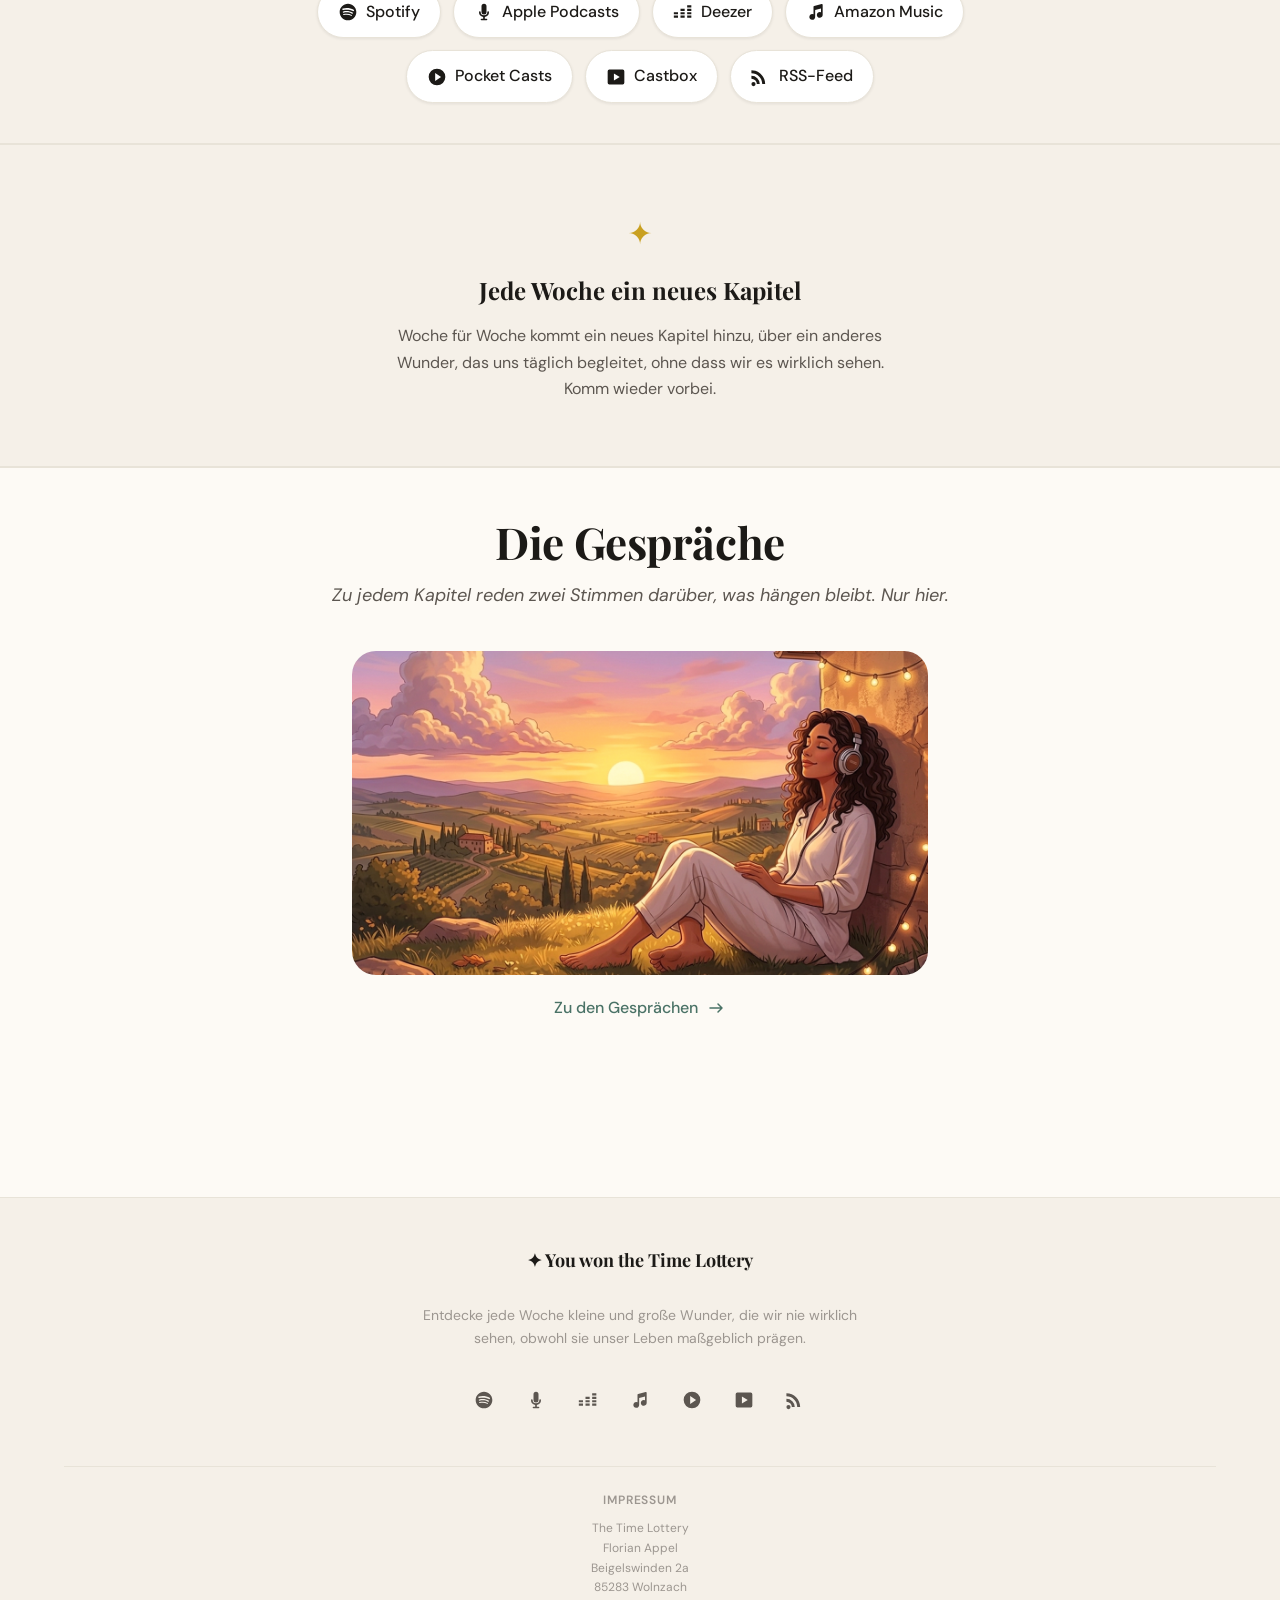
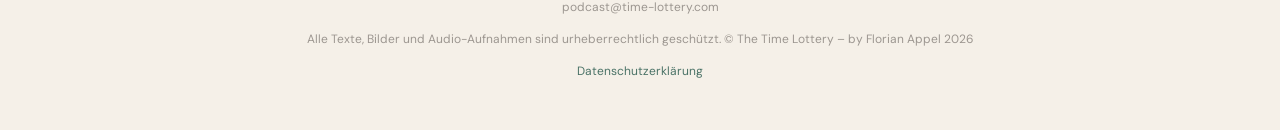
==== commit 2a308b6a: "Add Kapitel 18: Schrift Co-Authored-By: Claude Opus 5.5 <noreply@anthropic.com>" ====
--- a/chapter.html
+++ b/chapter.html
@@ -91,7 +91,7 @@
   </footer>
 
   <!-- ── SCRIPTS ──────────────────────────────────────────────── -->
-  <script src="js/chapters.js?v=21"></script>
+  <script src="js/chapters.js?v=22"></script>
   <script src="js/chapter.js"></script>
 
 </body>
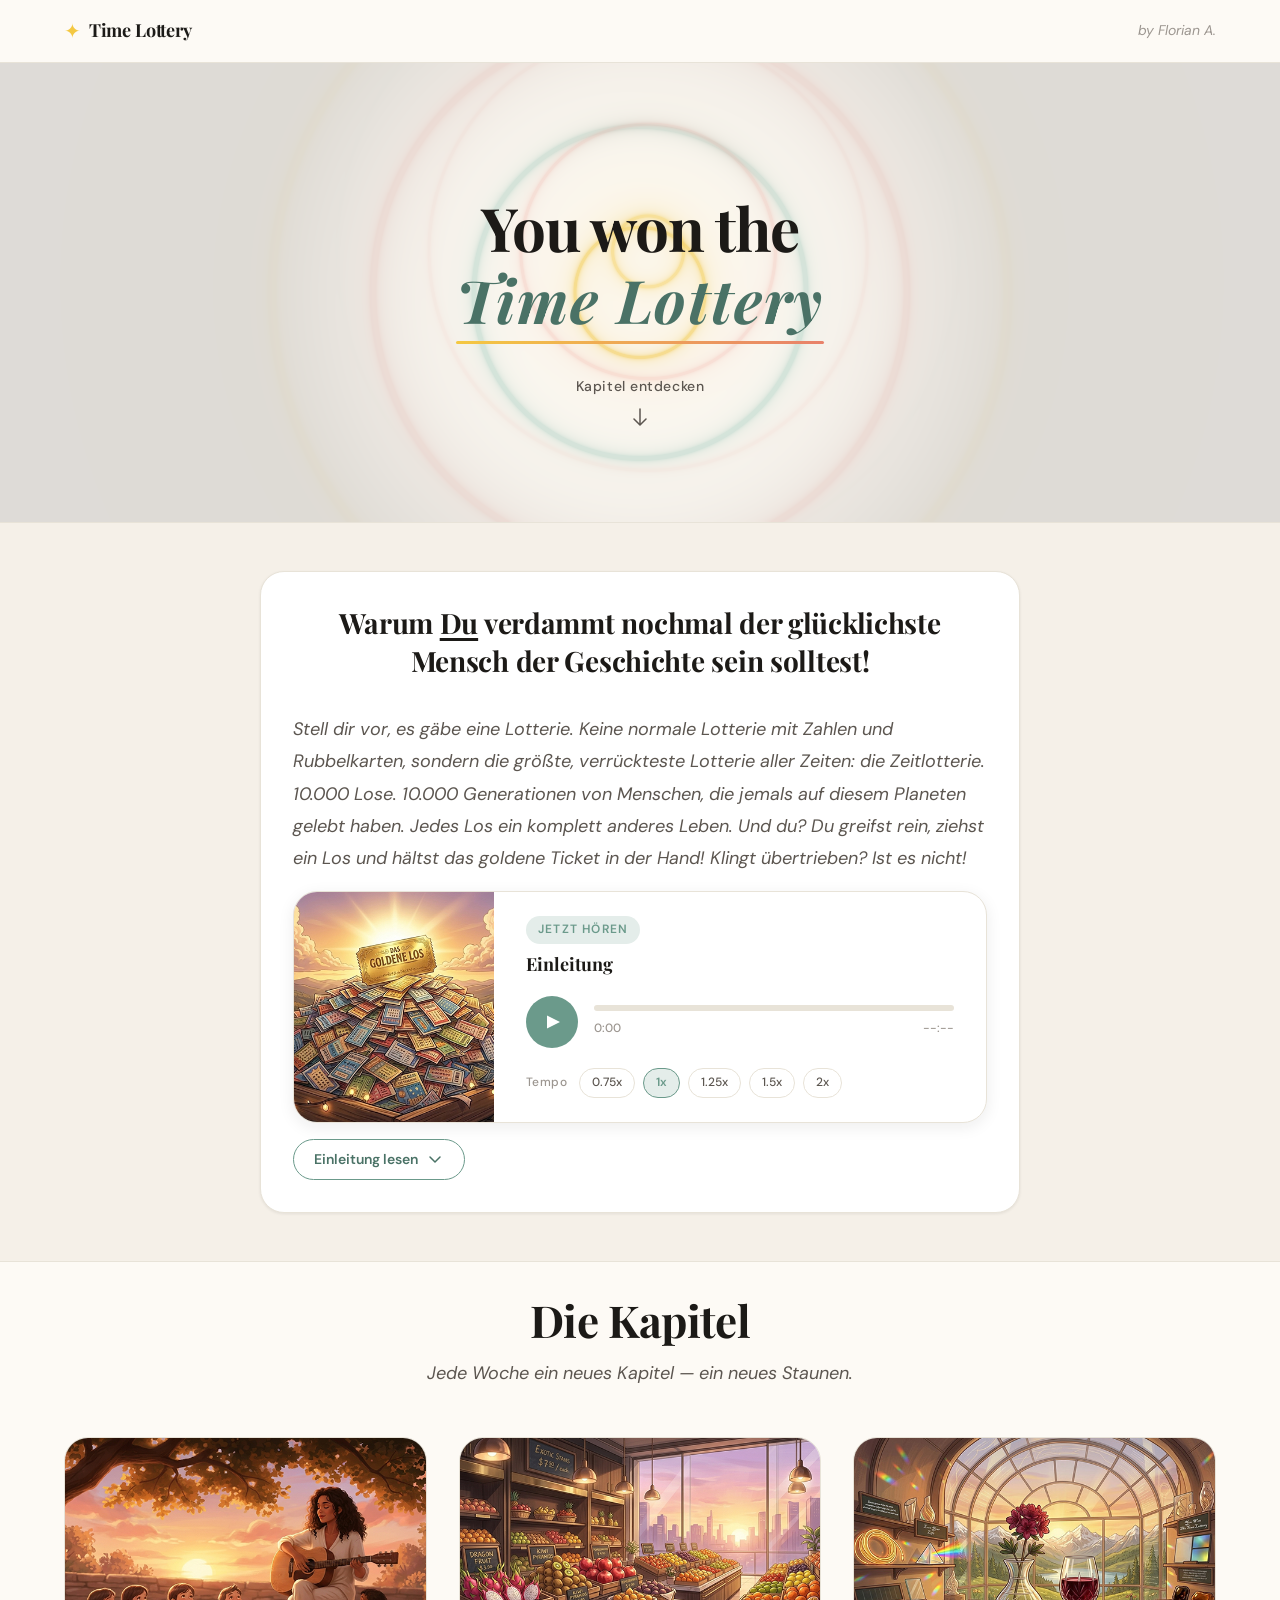
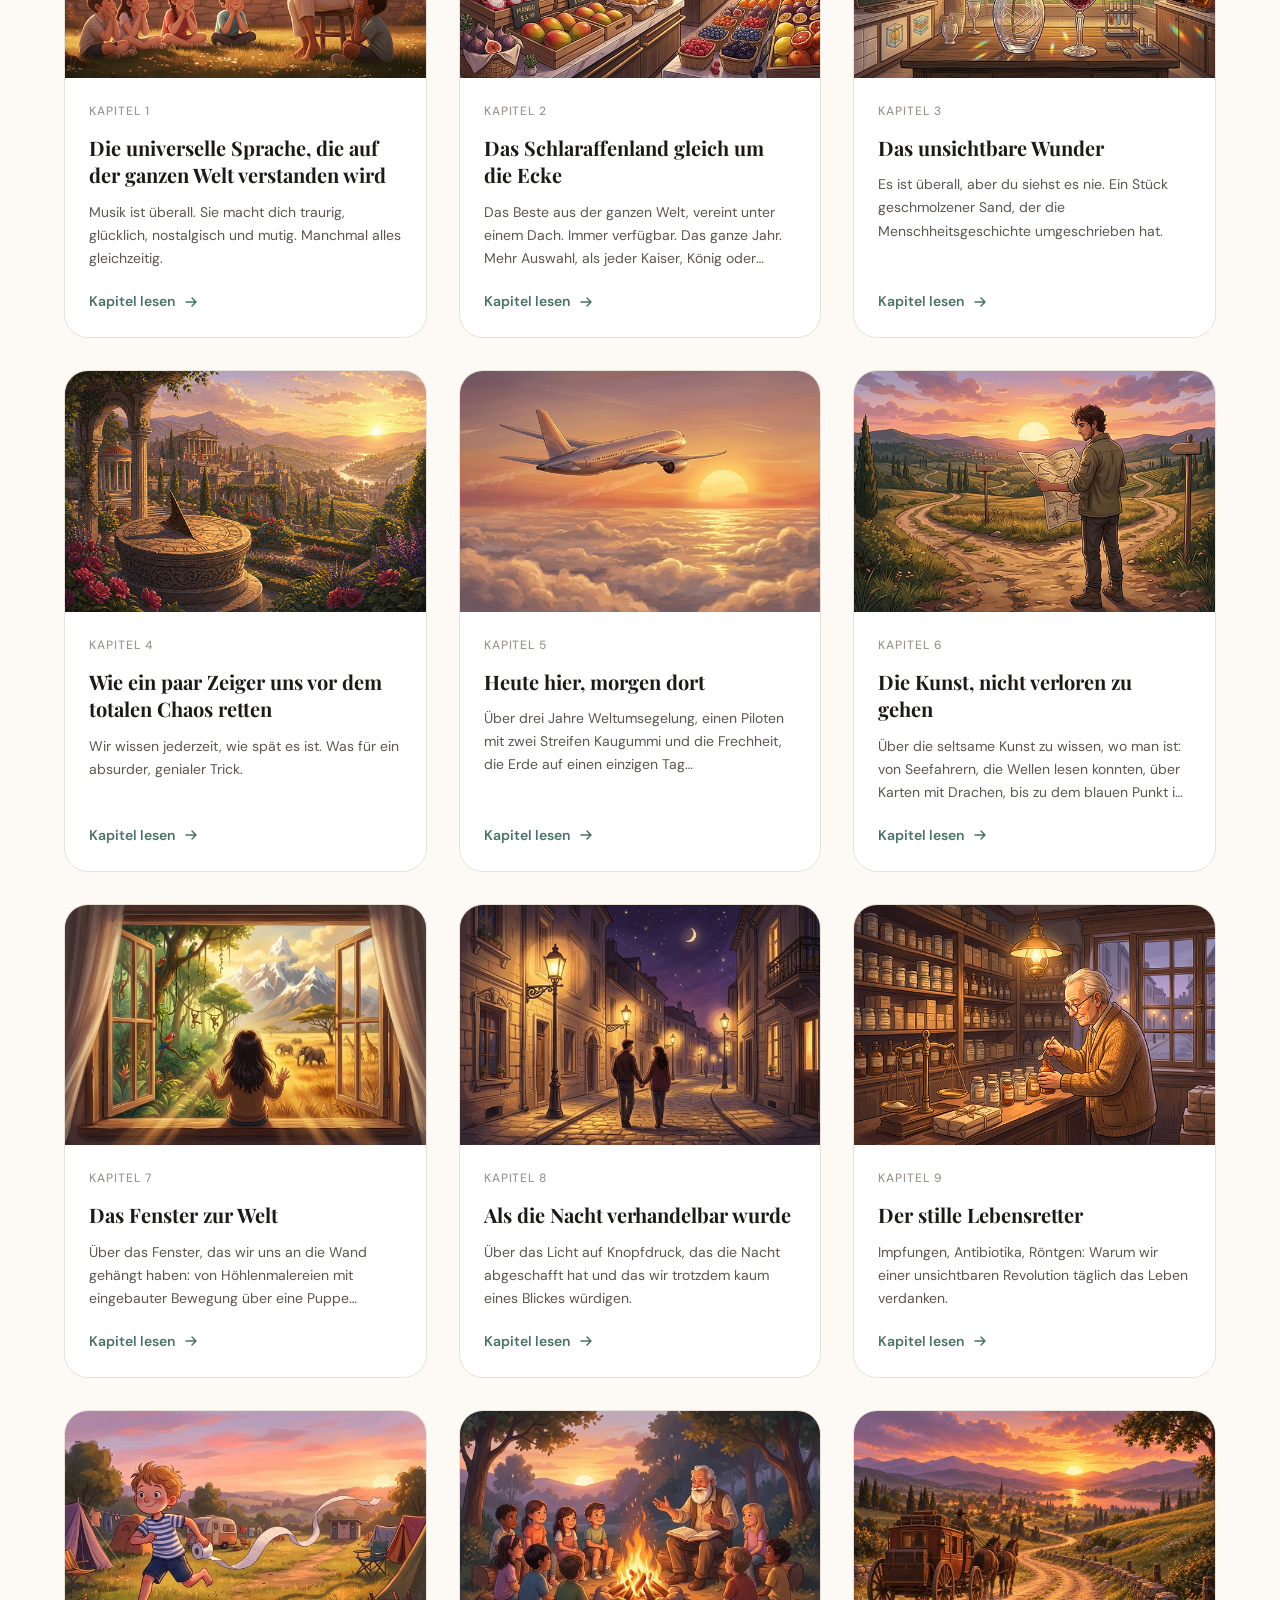
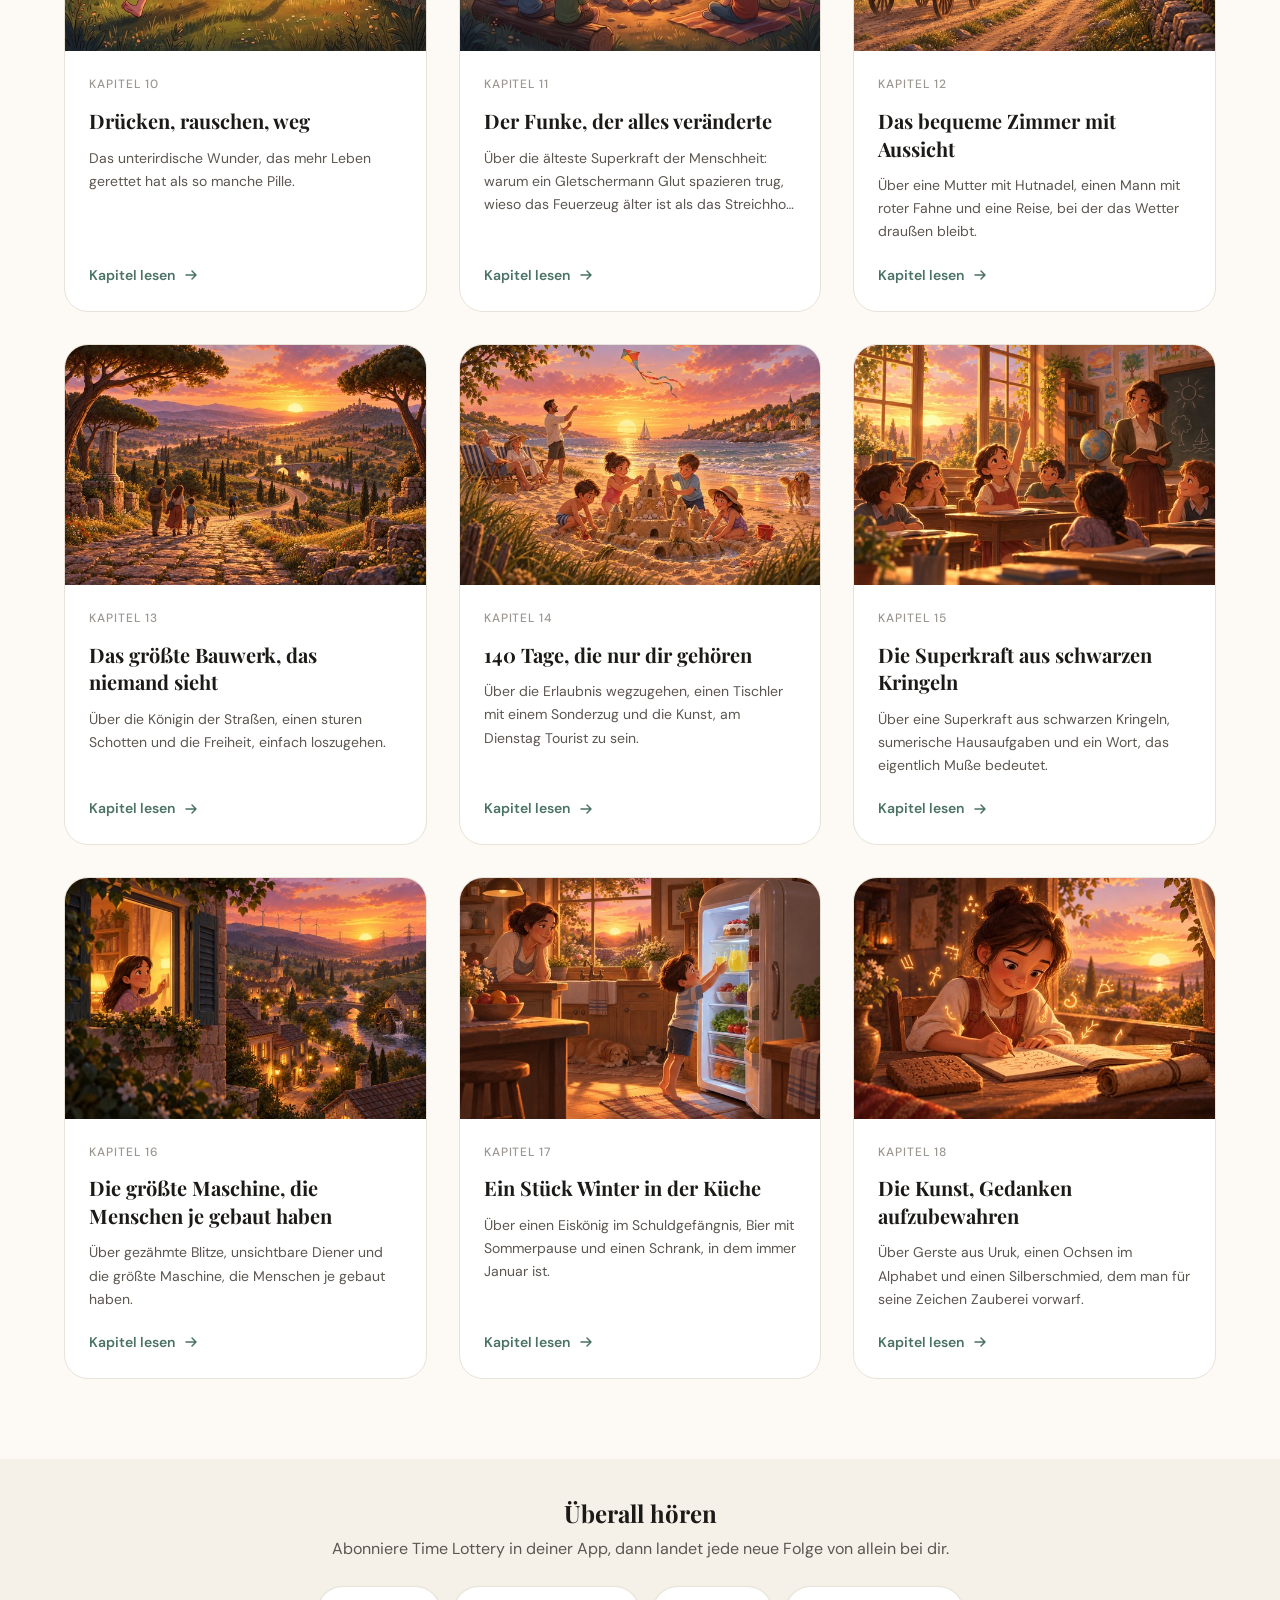
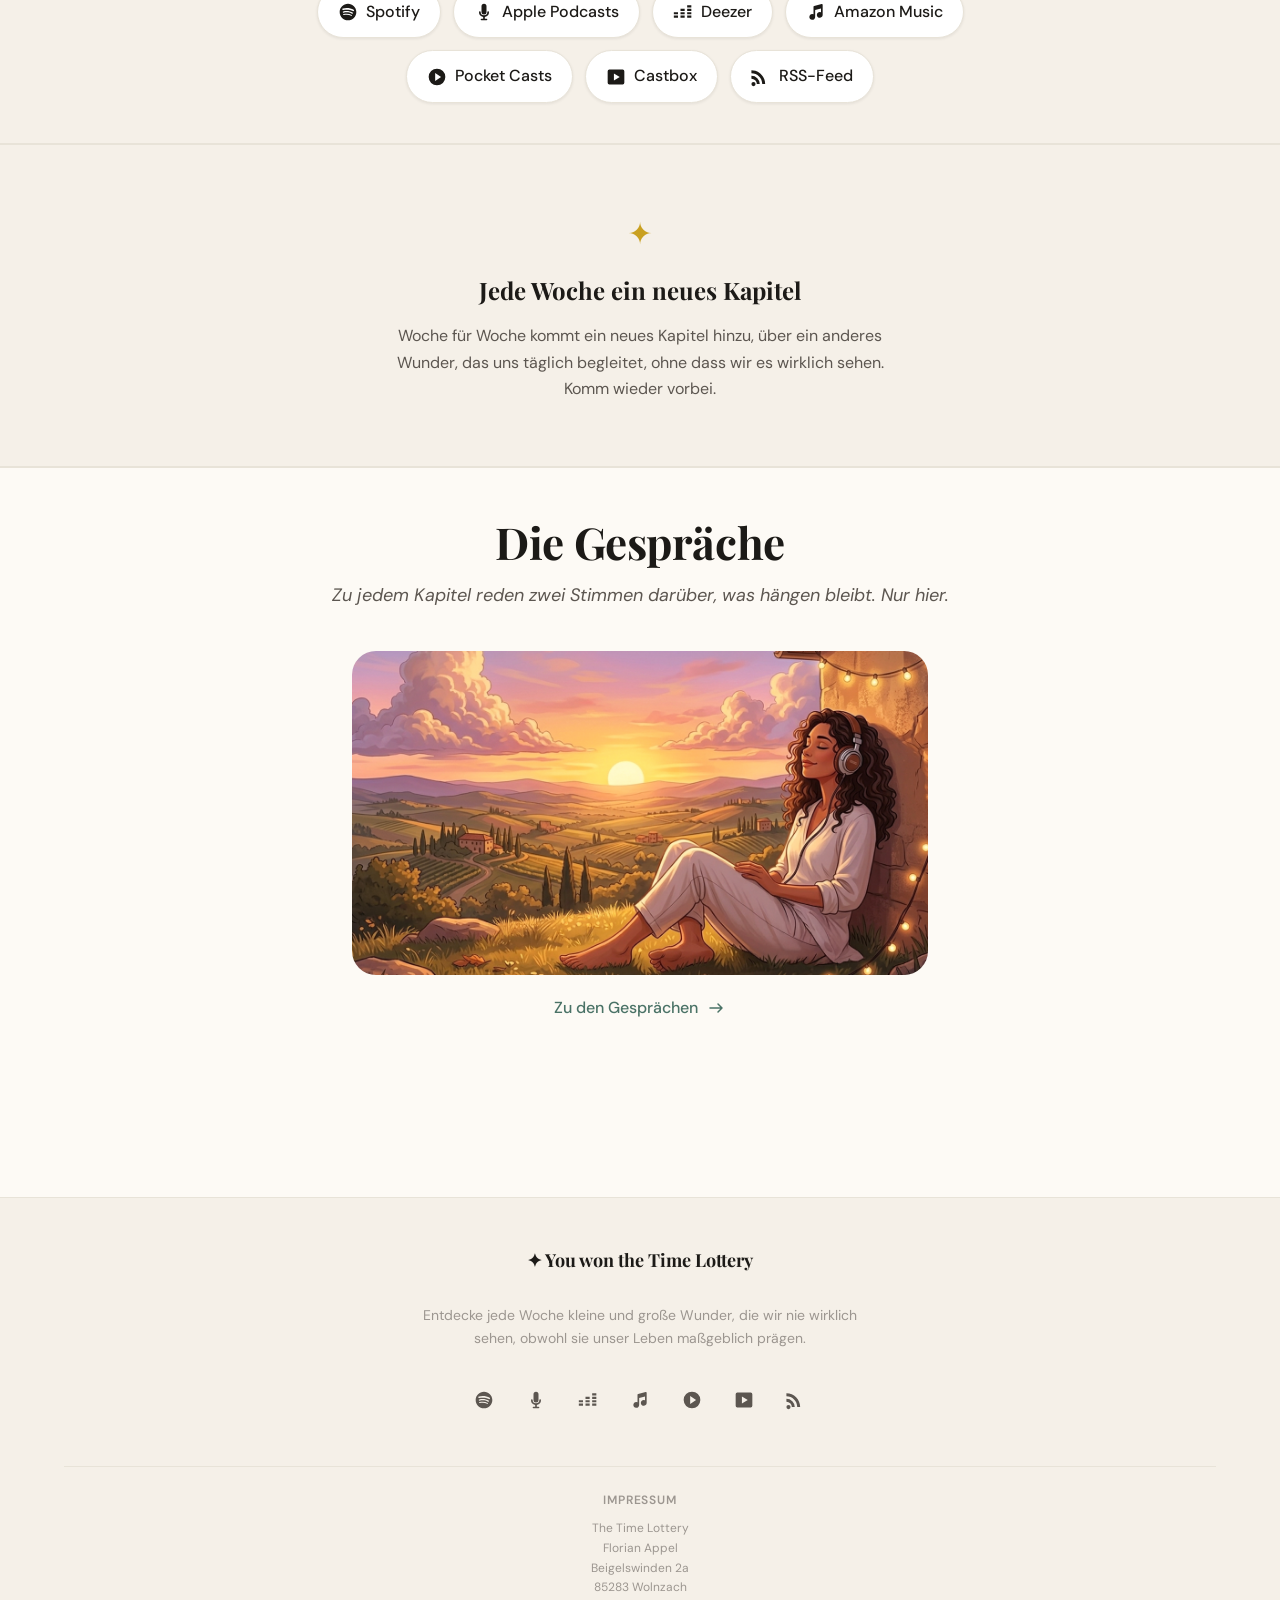
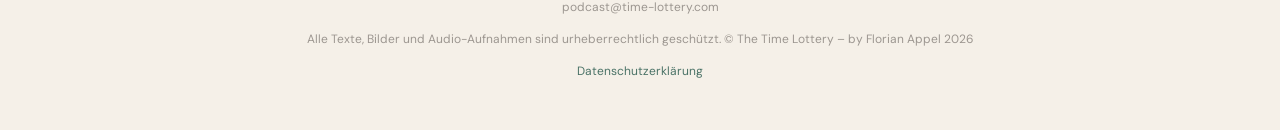
==== commit c64a2b2b: "Kapitel 18: Schlusssatz angepasst Co-Authored-By: Claude Opus 5.5 <noreply@anthropic.com>" ====
--- a/chapter.html
+++ b/chapter.html
@@ -91,7 +91,7 @@
   </footer>
 
   <!-- ── SCRIPTS ──────────────────────────────────────────────── -->
-  <script src="js/chapters.js?v=22"></script>
+  <script src="js/chapters.js?v=23"></script>
   <script src="js/chapter.js"></script>
 
 </body>
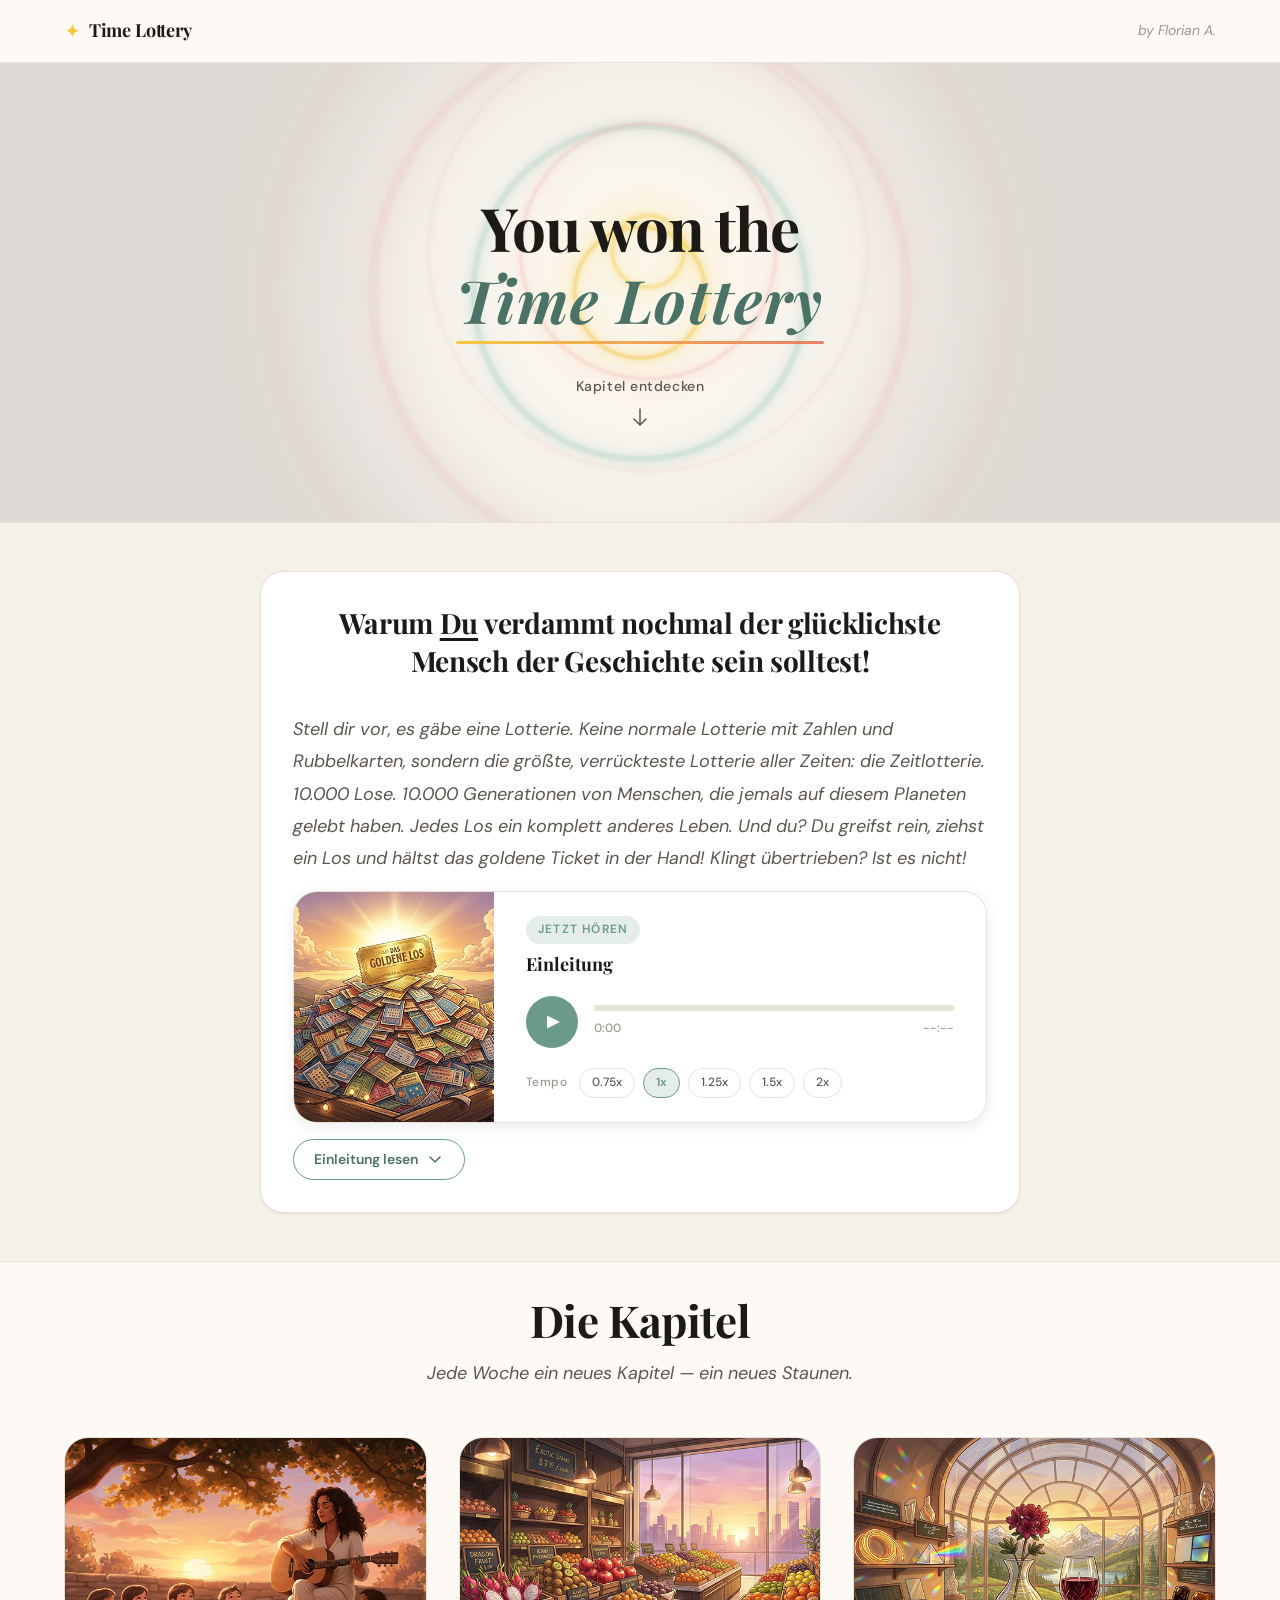
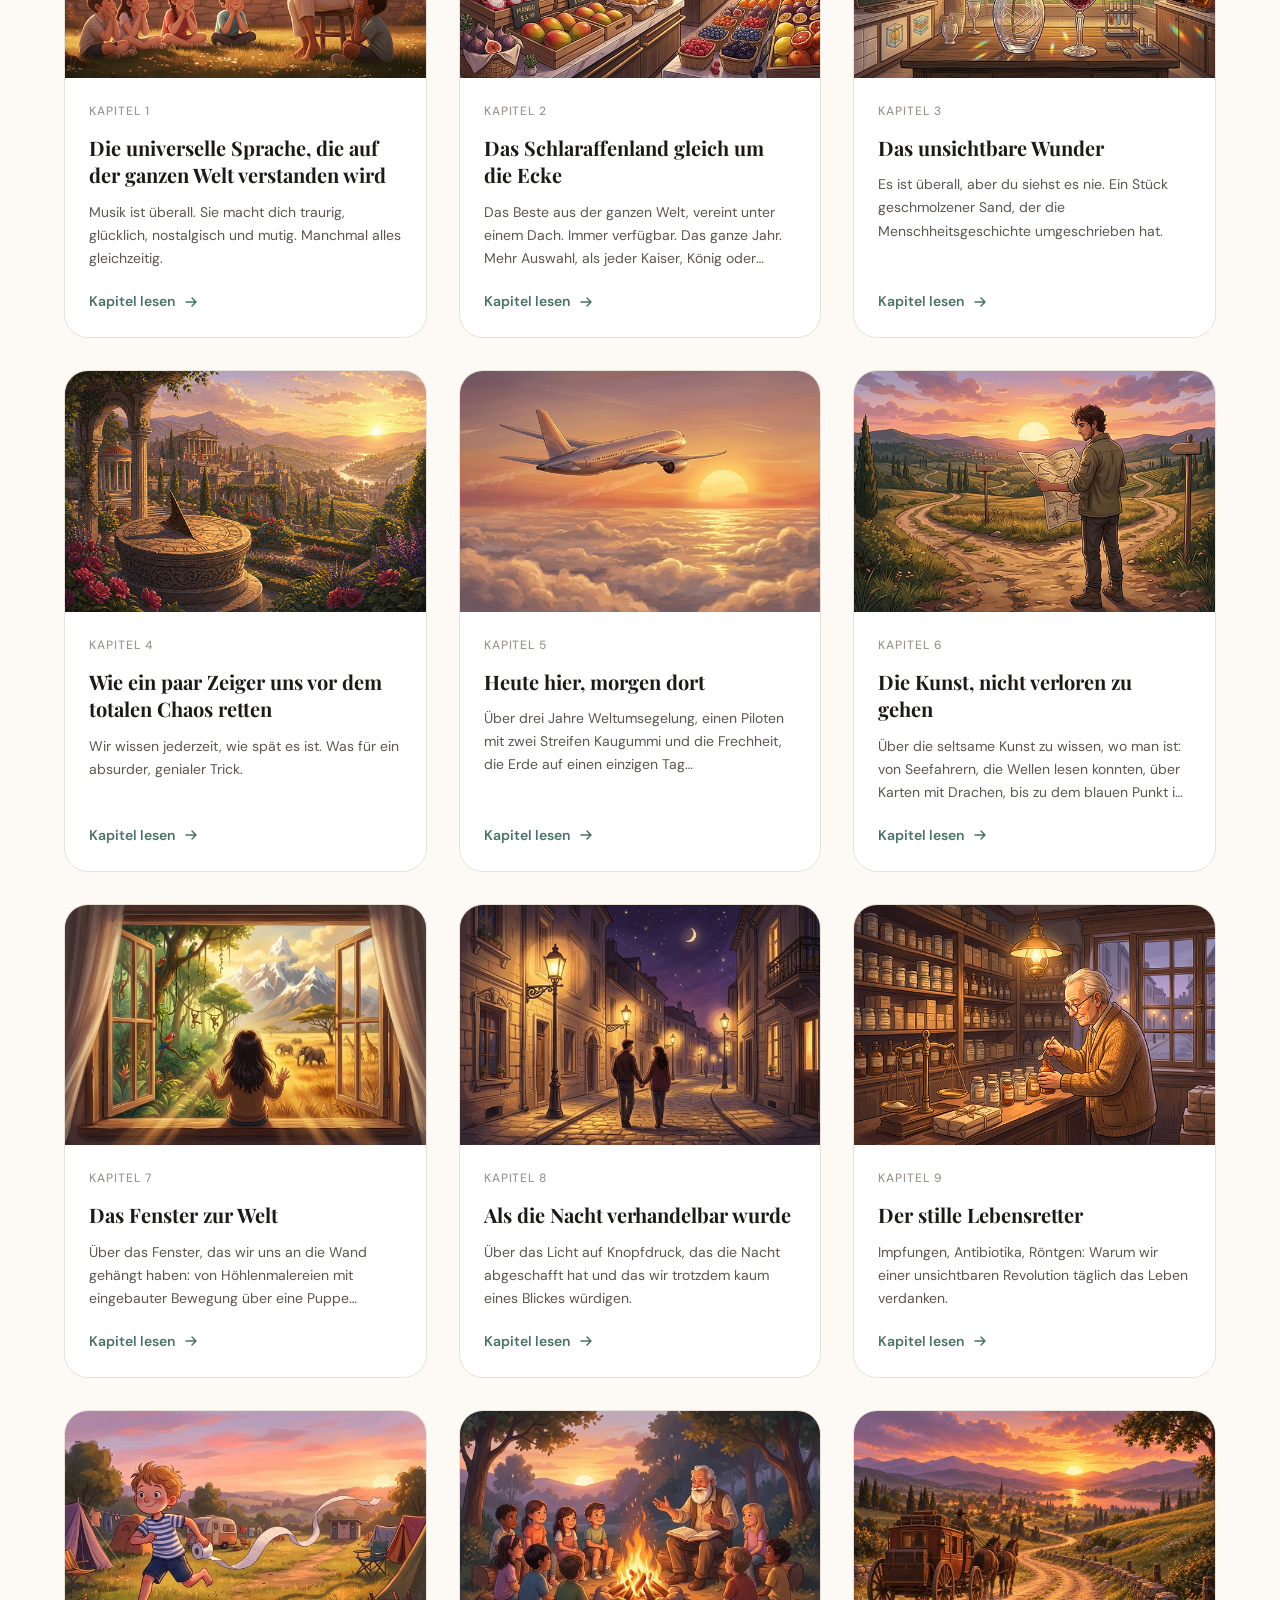
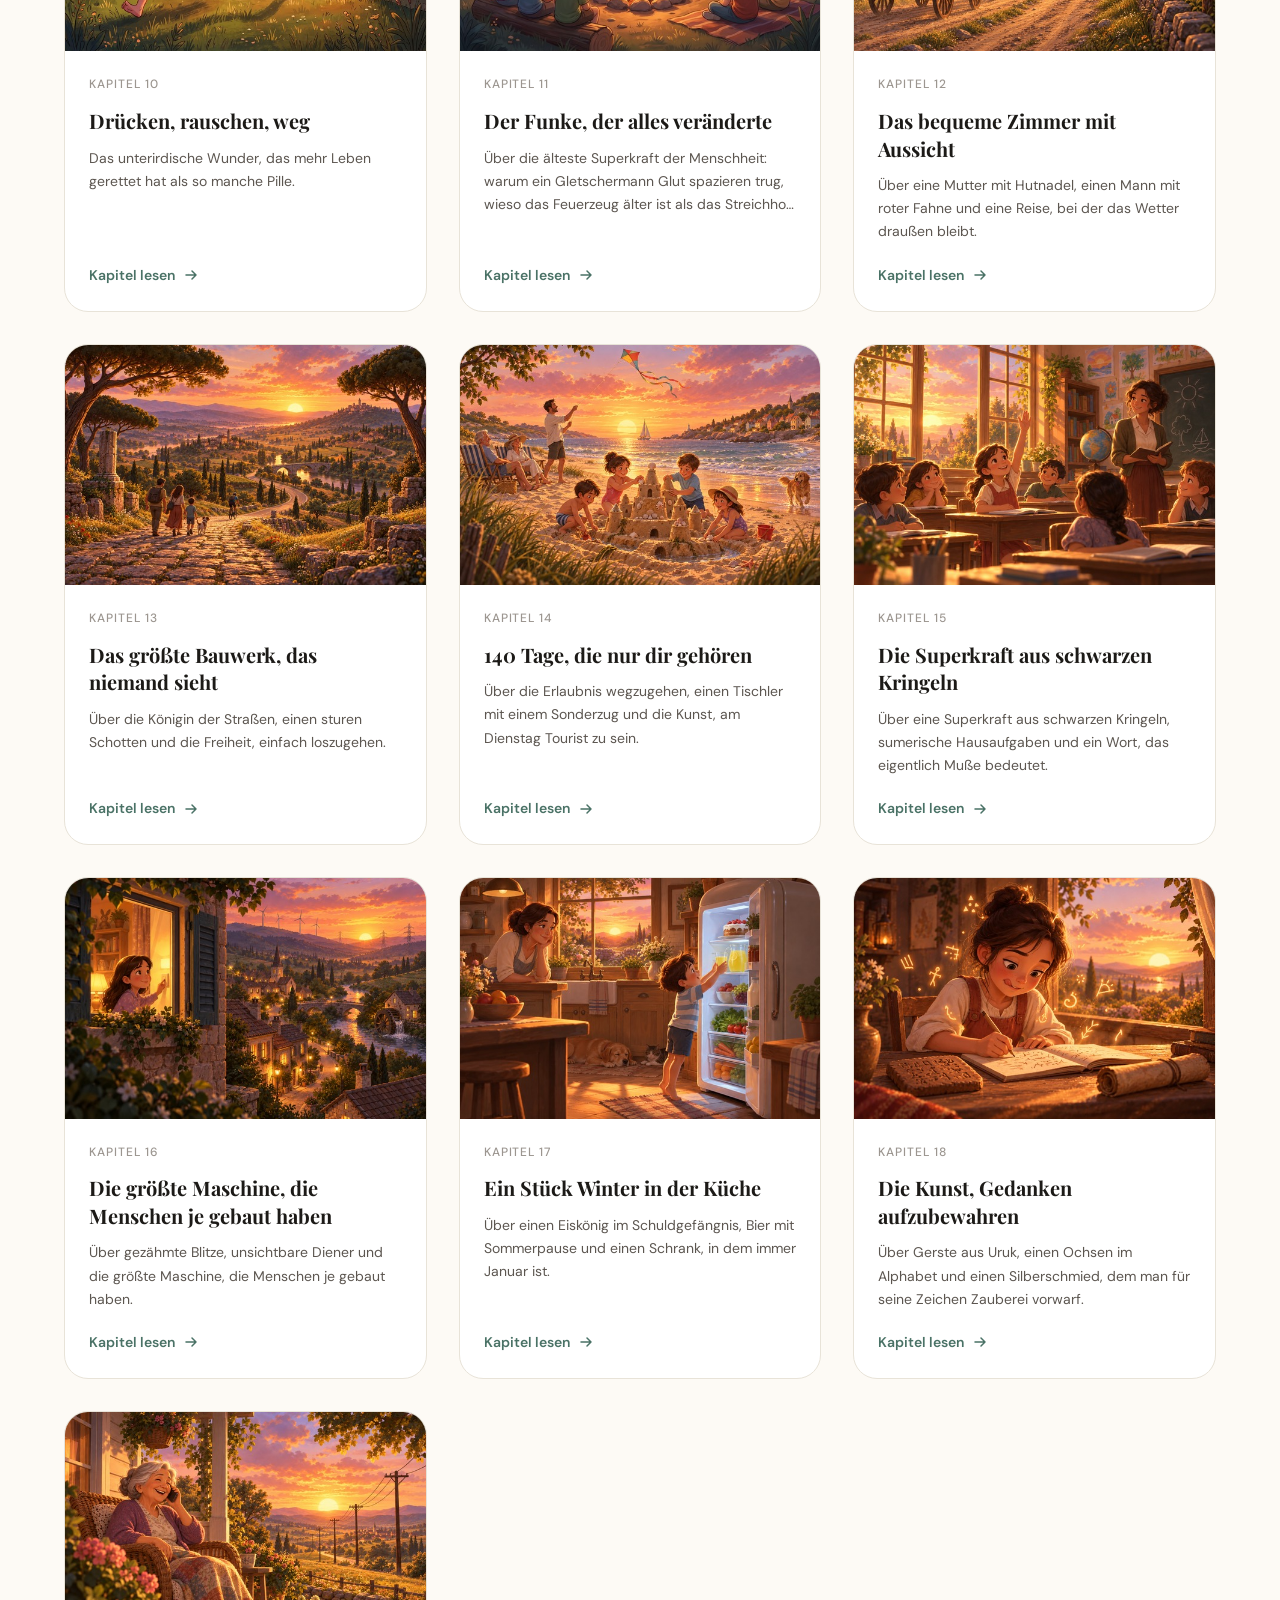
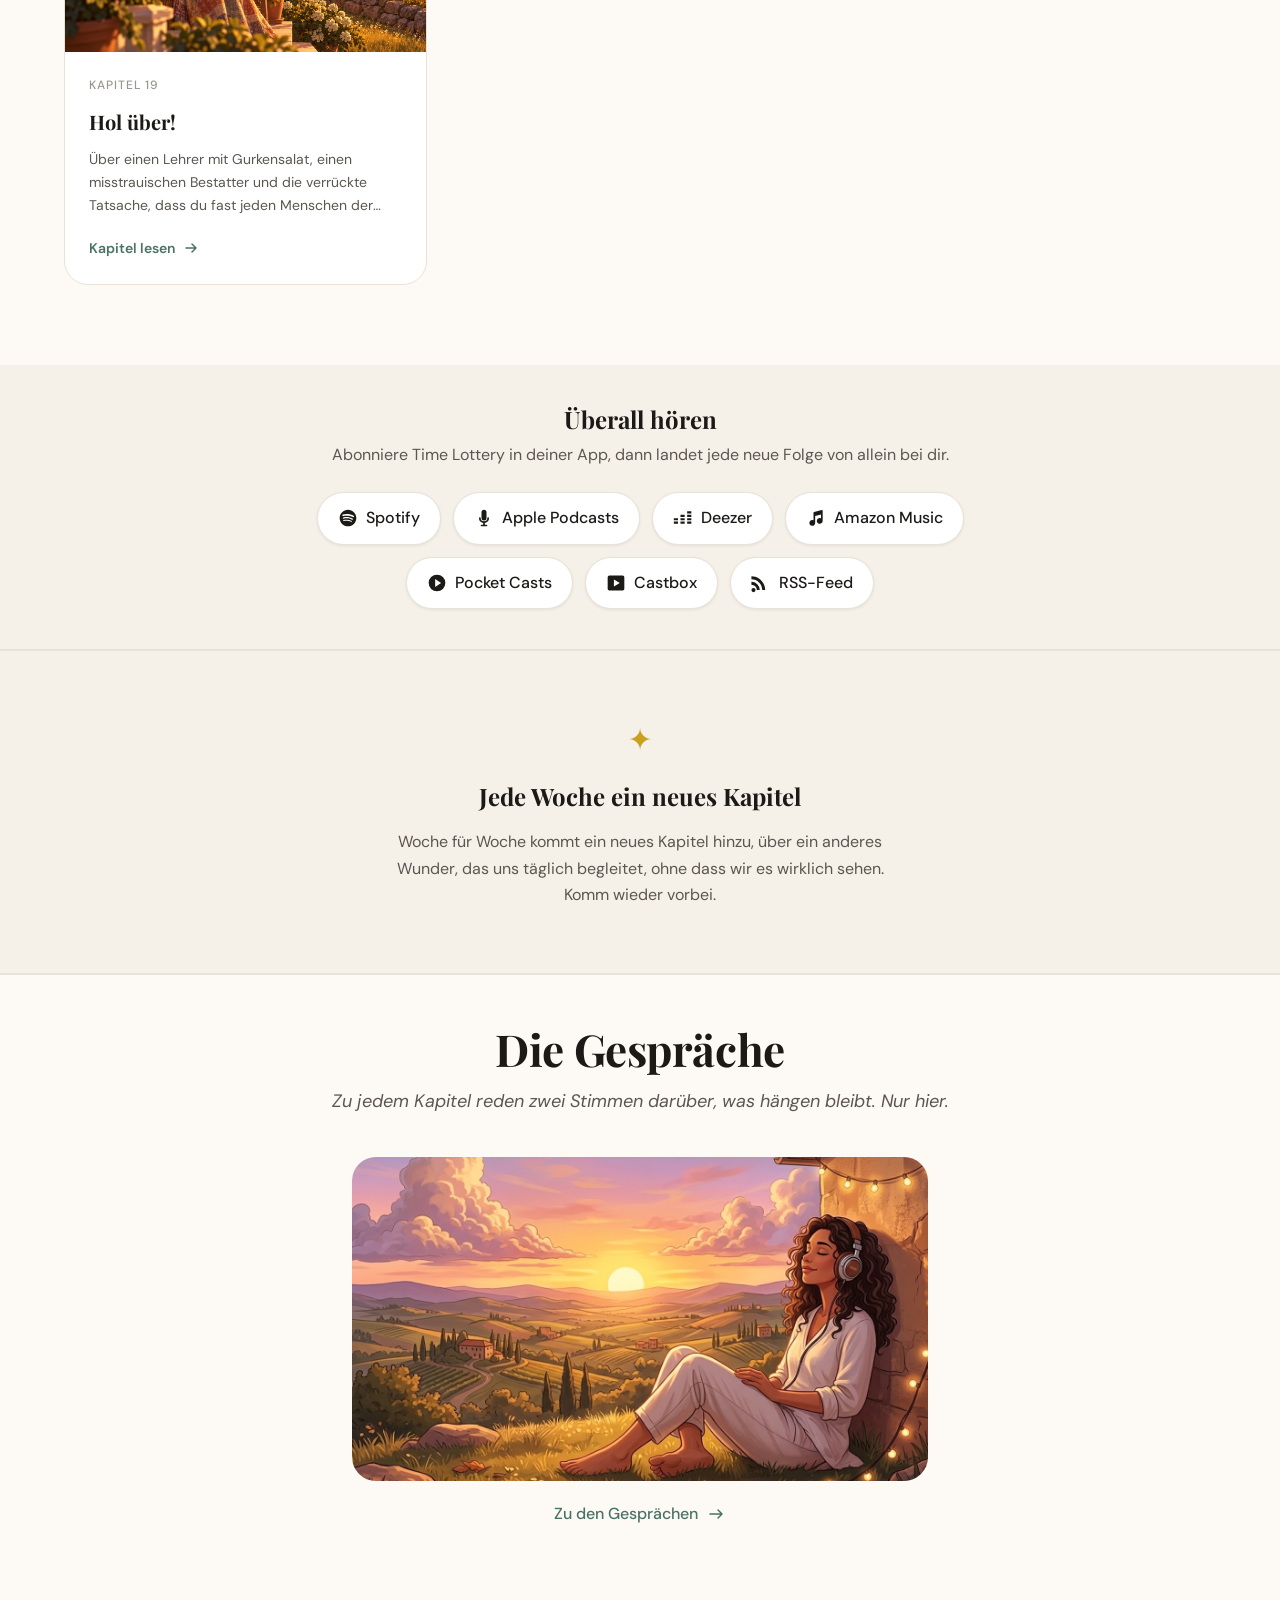
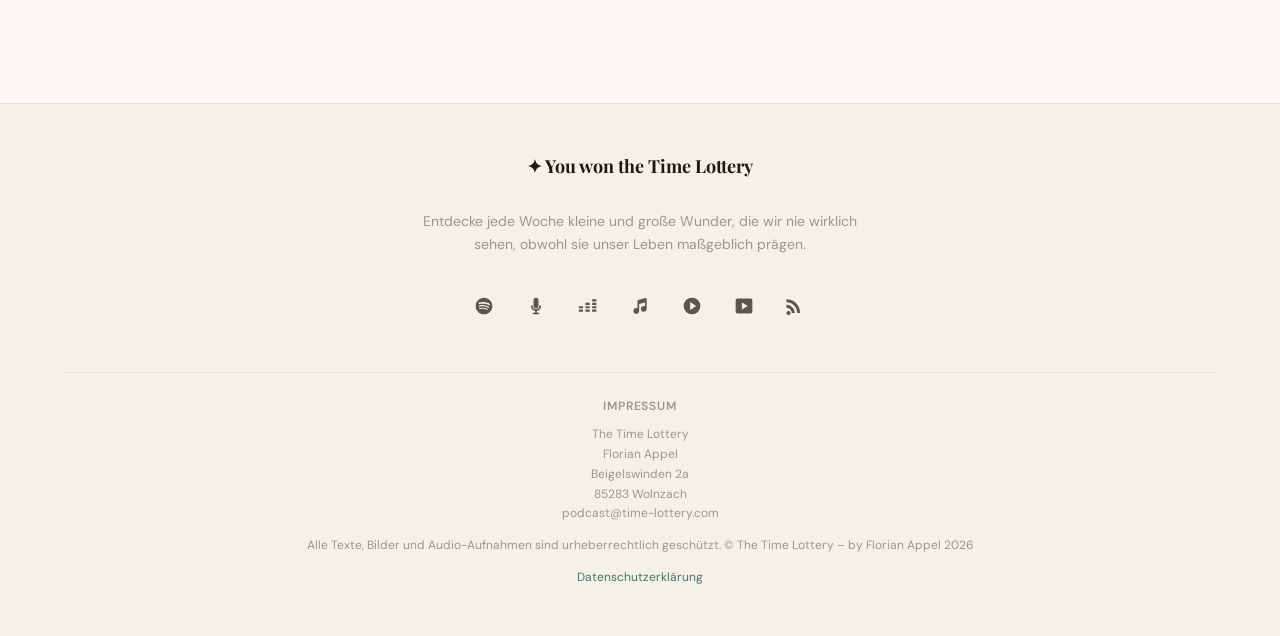
==== commit 4337d4f5: "Add Kapitel 19: Telefonieren Co-Authored-By: Claude Opus 5.5 <noreply@anthropic.com>" ====
--- a/chapter.html
+++ b/chapter.html
@@ -91,7 +91,7 @@
   </footer>
 
   <!-- ── SCRIPTS ──────────────────────────────────────────────── -->
-  <script src="js/chapters.js?v=23"></script>
+  <script src="js/chapters.js?v=24"></script>
   <script src="js/chapter.js"></script>
 
 </body>
